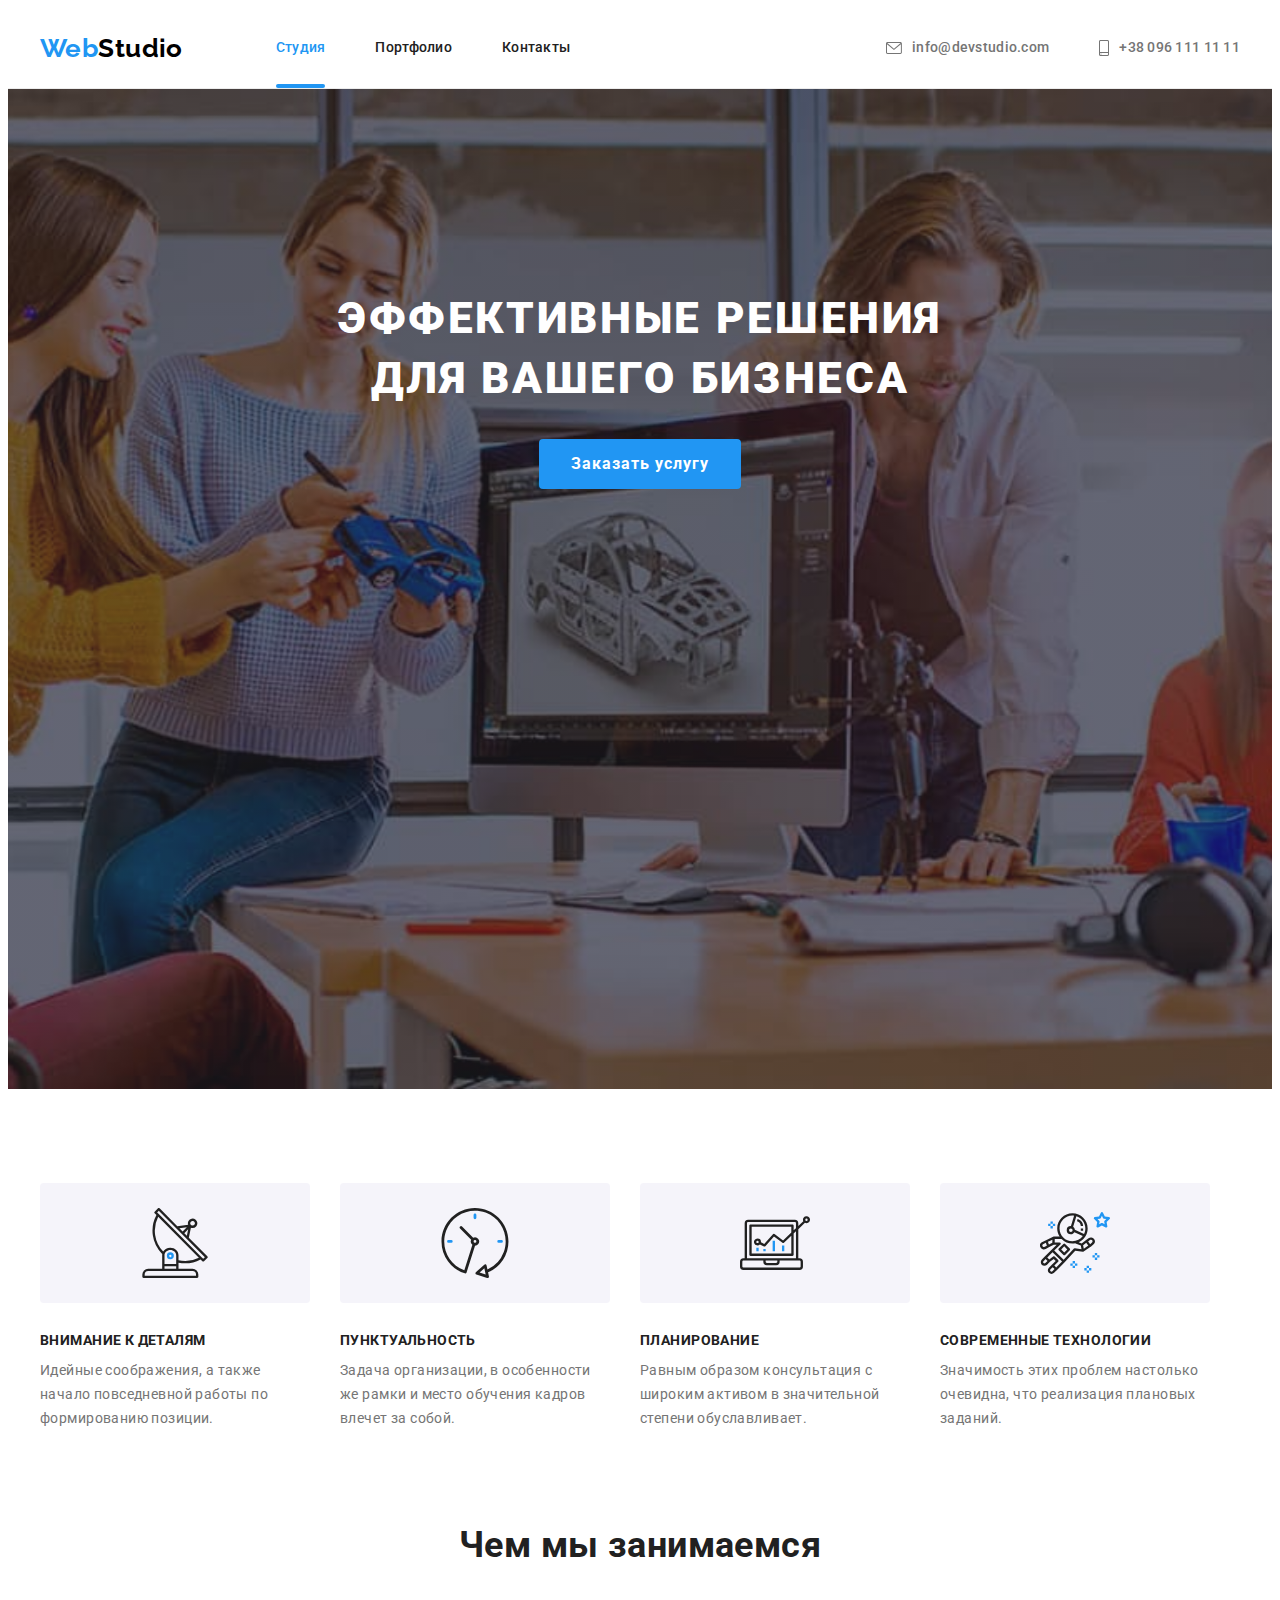
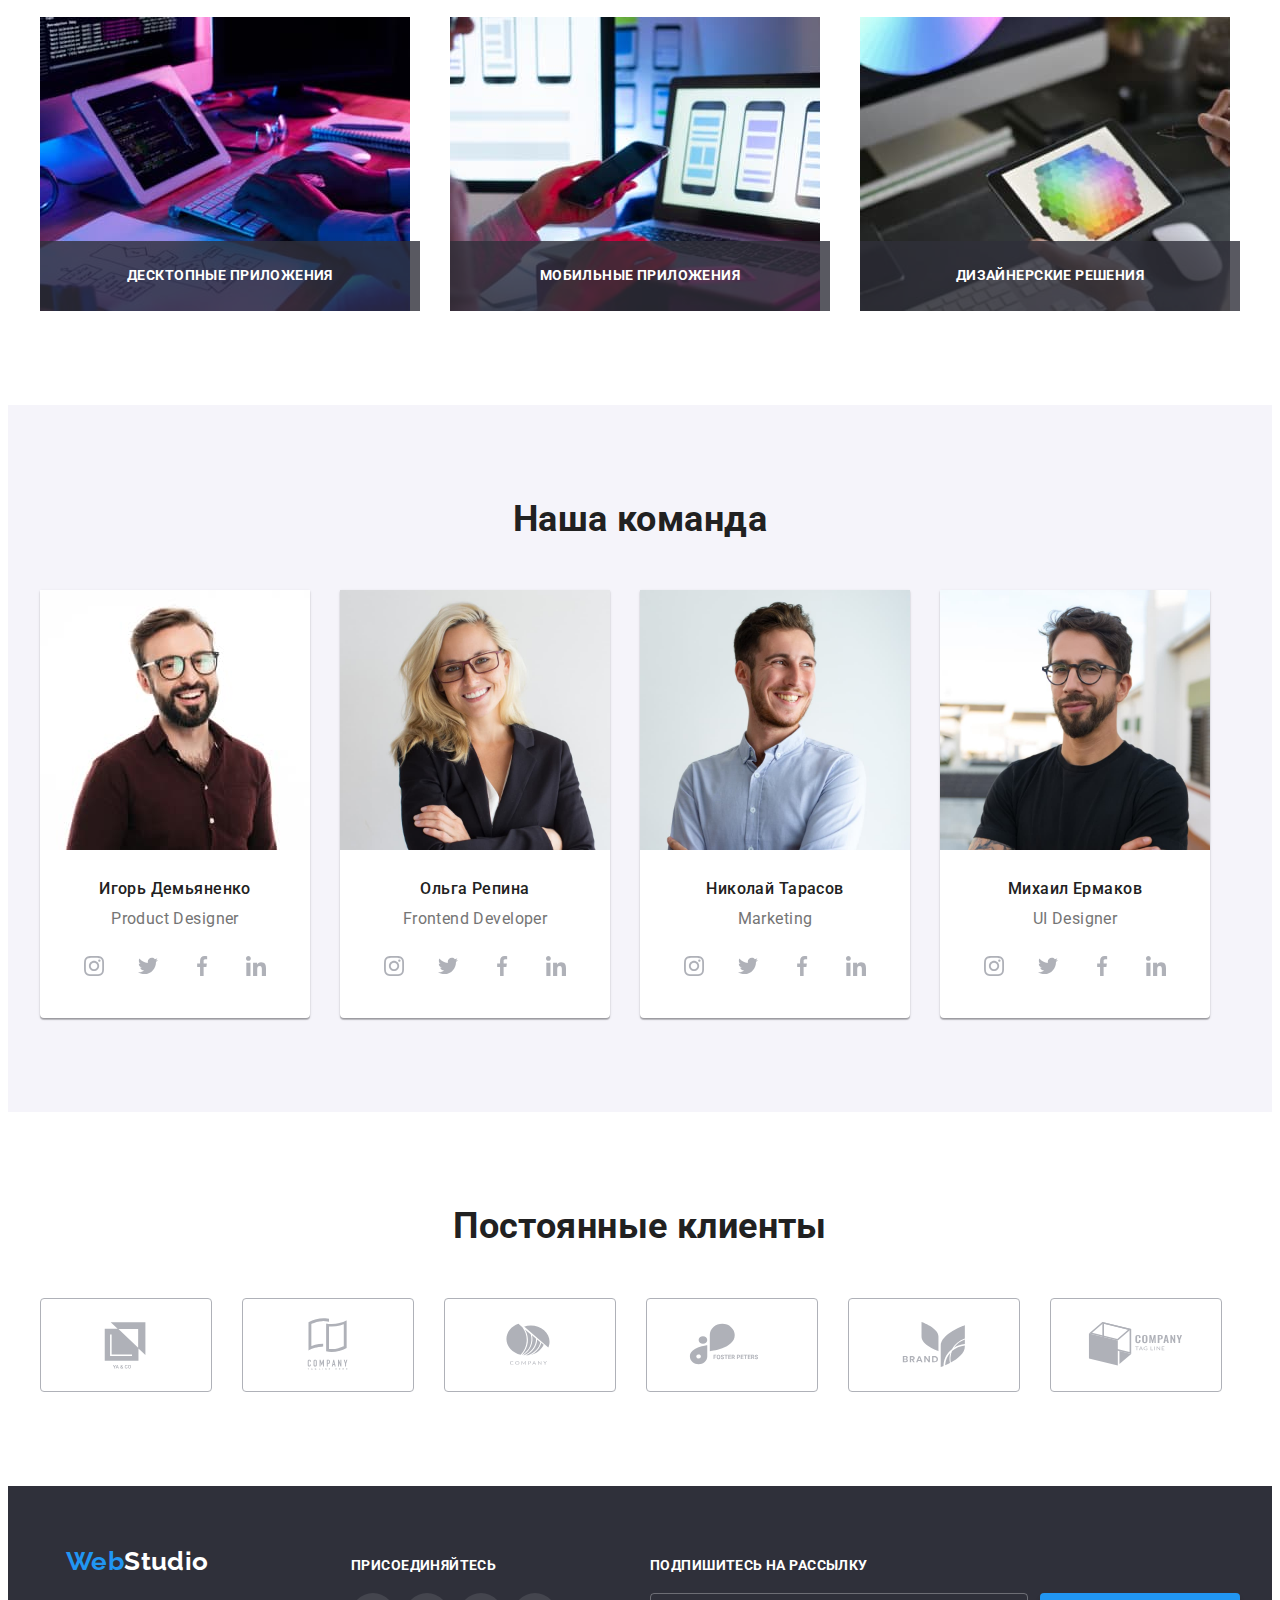
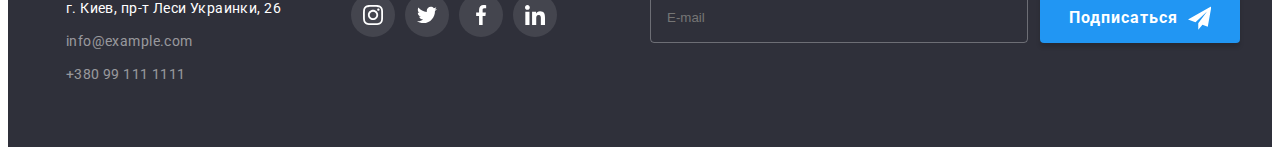
==== index.html @ 52642fd6 "copy HW 6" ====
<!DOCTYPE html>
<html lang="ru">
  <head>
    <meta charset="UTF-8" />
    <meta http-equiv="X-UA-Compatible" content="IE=edge" />
    <meta name="viewport" content="width=device-width, initial-scale=1.0" />
    <title>Studio</title>
    <link rel="preconnect" href="https://fonts.googleapis.com" />
    <link rel="preconnect" href="https://fonts.gstatic.com" crossorigin />
    <link
      href="https://fonts.googleapis.com/css2?family=Raleway:wght@700&family=Roboto:wght@400;500;700;900&display=swap"
      rel="stylesheet"
    />
    <link
      rel="stylesheet"
      href="https://cdnjs.cloudflare.com/ajax/libs/modern-normalize/1.1.0/modern-normalize.min.css"
      integrity="sha512-wpPYUAdjBVSE4KJnH1VR1HeZfpl1ub8YT/NKx4PuQ5NmX2tKuGu6U/JRp5y+Y8XG2tV+wKQpNHVUX03MfMFn9Q=="
      crossorigin="anonymous"
      referrerpolicy="no-referrer"
    />
    <link rel="stylesheet" href="./css/style.css" />
  </head>
  <body>
    <!--Шапка таблицы-->
    <header class="header">
      <div class="container">
        <a href="./index.html" class="header-logo link"
          >Web<span class="logo-black">Studio</span></a
        >
        <nav class="nav">
          <ul class="nav-list list">
            <li class="nav-item">
              <a href="./index.html" class="nav-link active link">Студия</a>
            </li>
            <li class="nav-item">
              <a href="./portfolio.html" class="nav-link link">Портфолио</a>
            </li>
            <li class="nav-item"><a href="./contacts.html" class="nav-link link">Контакты</a></li>
          </ul>
        </nav>
        <ul class="contact list">
          <li class="contact-item">
            <a href="mailto:info@devstudio.com" class="contact-link color-contact link"
              ><svg class="mail-soc-icon" width="16" height="12">
                <use href="./images/icons.svg.svg#icon-mail"></use></svg
              >info@devstudio.com</a
            >
          </li>
          <li class="contact-item">
            <a href="tel:+380961111111" class="contact-link color-contact link"
              ><svg class="tel-soc-icon" width="10" height="16">
                <use href="./images/icons.svg.svg#icon-smartphone"></use></svg
              >+38 096 111 11 11</a
            >
          </li>
        </ul>
      </div>
    </header>
    <!--Main контейнер-->
    <main>
      <!--Hero-->
      <section class="hero">
        <div class="container">
          <h1 class="hero-title">
            Эффективные решения <br />
            для вашего бизнеса
          </h1>
          <button type="button" class="hero-btn btn" data-modal-open>Заказать услугу</button>
        </div>
      </section>
      <!--Benefits-->
      <section class="benefits section">
        <div class="container">
          <h2 class="visually-hidden">Почему именно мы?</h2>
          <ul class="benefits-list list">
            <li class="benefits-item icon-antena">
              <h3 class="benefits-subtitle">Внимание к деталям</h3>
              <p class="benefits-text">
                Идейные соображения, а также начало повседневной работы по формированию позиции.
              </p>
            </li>
            <li class="benefits-item icon-time">
              <h3 class="benefits-subtitle">Пунктуальность</h3>
              <p class="benefits-text">
                Задача организации, в особенности же рамки и место обучения кадров влечет за собой.
              </p>
            </li>
            <li class="benefits-item icon-diagram">
              <h3 class="benefits-subtitle">Планирование</h3>
              <p class="benefits-text">
                Равным образом консультация с широким активом в значительной степени обуславливает.
              </p>
            </li>
            <li class="benefits-item icon-feature">
              <h3 class="benefits-subtitle">Современные технологии</h3>
              <p class="benefits-text">
                Значимость этих проблем настолько очевидна, что реализация плановых заданий.
              </p>
            </li>
          </ul>
        </div>
      </section>
      <!--Works-->
      <section class="work section">
        <div class="container">
          <h2 class="work-title">Чем мы занимаемся</h2>
          <ul class="work-list list">
            <li class="work-item">
              <div class="work-relative">
                <img src="./images/box1.jpg" alt="Website development" width="370" />
                <p class="work-absolute">Десктопные приложения</p>
              </div>
            </li>
            <li class="work-item">
              <img src="./images/img.jpg" alt="Website layout" width="370" />
              <p class="work-absolute">Мобильные приложения</p>
            </li>
            <li class="work-item">
              <div class="work-relative">
                <img src="./images/box3.jpg" alt="Color variables" width="370" />
                <p class="work-absolute">Дизайнерские решения</p>
              </div>
            </li>
          </ul>
        </div>
      </section>
      <!--Team-->
      <section class="team section">
        <div class="container">
          <h2 class="team-title">Наша команда</h2>
          <ul class="team-list list">
            <li class="team-item">
              <img src="./images/img1.jpg" alt="Igor Demyanenko" width="270" />
              <div class="team-description">
                <h3 class="team-subtitle">Игорь Демьяненко</h3>
                <p class="team-text">Product Designer</p>
                <ul class="team-soc-list soc-list list">
                  <li class="team-soc-item soc-item">
                    <a href="" class="team-soc-link soc-link link">
                      <svg class="team-soc-icon" width="20" height="20">
                        <use href="./images/icons.svg.svg#icon-instagram"></use>
                      </svg>
                    </a>
                  </li>
                  <li class="team-soc-item soc-item">
                    <a href="" class="team-soc-link soc-link link"
                      ><svg class="team-soc-icon" width="20" height="20">
                        <use href="./images/icons.svg.svg#icon-twitter"></use></svg
                    ></a>
                  </li>
                  <li class="team-soc-item soc-item">
                    <a href="" class="team-soc-link soc-link link"
                      ><svg class="team-soc-icon" width="20" height="20">
                        <use href="./images/icons.svg.svg#icon-facebook"></use></svg
                    ></a>
                  </li>
                  <li class="team-soc-item soc-item">
                    <a href="" class="team-soc-link soc-link link"
                      ><svg class="team-soc-icon" width="20" height="20">
                        <use href="./images/icons.svg.svg#icon-linkedin"></use></svg
                    ></a>
                  </li>
                </ul>
              </div>
            </li>
            <li class="team-item">
              <img src="./images/img2.jpg" alt="Olga Repina" width="270" />
              <div class="team-description">
                <h3 class="team-subtitle">Ольга Репина</h3>
                <p class="team-text">Frontend Developer</p>
                <ul class="team-soc-list list">
                  <li class="team-soc-item soc-item">
                    <a href="" class="team-soc-link soc-link link">
                      <svg class="team-soc-icon" width="20" height="20">
                        <use href="./images/icons.svg.svg#icon-instagram"></use>
                      </svg>
                    </a>
                  </li>
                  <li class="team-soc-item soc-item">
                    <a href="" class="team-soc-link soc-link link"
                      ><svg class="team-soc-icon" width="20" height="20">
                        <use href="./images/icons.svg.svg#icon-twitter"></use></svg
                    ></a>
                  </li>
                  <li class="team-soc-item soc-item">
                    <a href="" class="team-soc-link soc-link link"
                      ><svg class="team-soc-icon" width="20" height="20">
                        <use href="./images/icons.svg.svg#icon-facebook"></use></svg
                    ></a>
                  </li>
                  <li class="team-soc-item soc-item">
                    <a href="" class="team-soc-link soc-link link"
                      ><svg class="team-soc-icon" width="20" height="20">
                        <use href="./images/icons.svg.svg#icon-linkedin"></use></svg
                    ></a>
                  </li>
                </ul>
              </div>
            </li>
            <li class="team-item">
              <img src="./images/img3.jpg" alt="Nikolai Tarasov" width="270" />
              <div class="team-description">
                <h3 class="team-subtitle">Николай Тарасов</h3>
                <p class="team-text">Marketing</p>
                <ul class="team-soc-list list">
                  <li class="team-soc-item soc-item">
                    <a href="" class="team-soc-link soc-link link">
                      <svg class="team-soc-icon" width="20" height="20">
                        <use href="./images/icons.svg.svg#icon-instagram"></use>
                      </svg>
                    </a>
                  </li>
                  <li class="team-soc-item soc-item">
                    <a href="" class="team-soc-link soc-link link"
                      ><svg class="team-soc-icon" width="20" height="20">
                        <use href="./images/icons.svg.svg#icon-twitter"></use></svg
                    ></a>
                  </li>
                  <li class="team-soc-item soc-item">
                    <a href="" class="team-soc-link soc-link link"
                      ><svg class="team-soc-icon" width="20" height="20">
                        <use href="./images/icons.svg.svg#icon-facebook"></use></svg
                    ></a>
                  </li>
                  <li class="team-soc-item soc-item">
                    <a href="" class="team-soc-link soc-link link"
                      ><svg class="team-soc-icon" width="20" height="20">
                        <use href="./images/icons.svg.svg#icon-linkedin"></use></svg
                    ></a>
                  </li>
                </ul>
              </div>
            </li>
            <li class="team-item">
              <img src="./images/img4.jpg" alt="Mikhail Ermakov" width="270" />
              <div class="team-description">
                <h3 class="team-subtitle">Михаил Ермаков</h3>
                <p class="team-text">UI Designer</p>
                <ul class="team-soc-list list">
                  <li class="team-soc-item soc-item">
                    <a href="" class="team-soc-link soc-link link">
                      <svg class="team-soc-icon" width="20" height="20">
                        <use href="./images/icons.svg.svg#icon-instagram"></use>
                      </svg>
                    </a>
                  </li>
                  <li class="team-soc-item soc-item">
                    <a href="" class="team-soc-link soc-link link"
                      ><svg class="team-soc-icon" width="20" height="20">
                        <use href="./images/icons.svg.svg#icon-twitter"></use></svg
                    ></a>
                  </li>
                  <li class="team-soc-item soc-item">
                    <a href="" class="team-soc-link soc-link link"
                      ><svg class="team-soc-icon" width="20" height="20">
                        <use href="./images/icons.svg.svg#icon-facebook"></use></svg
                    ></a>
                  </li>
                  <li class="team-soc-item soc-item">
                    <a href="" class="team-soc-link soc-link link"
                      ><svg class="team-soc-icon" width="20" height="20">
                        <use href="./images/icons.svg.svg#icon-linkedin"></use></svg
                    ></a>
                  </li>
                </ul>
              </div>
            </li>
          </ul>
        </div>
      </section>
      <!-- Clients -->
      <section class="clients section">
        <div class="container">
          <h2 class="clients-title">Постоянные клиенты</h2>
          <ul class="clients-list list">
            <li class="clients-item">
              <a href="" class="clients-link link"
                ><svg class="clients-icon" width="106" height="60">
                  <use href="./images/icons.svg.svg#icon-clients1"></use></svg
              ></a>
            </li>
            <li class="clients-item">
              <a href="" class="clients-link link"
                ><svg class="clients-icon" width="106" height="60">
                  <use href="./images/icons.svg.svg#icon-clients2"></use></svg
              ></a>
            </li>
            <li class="clients-item">
              <a href="" class="clients-link link"
                ><svg class="clients-icon" width="106" height="60">
                  <use href="./images/icons.svg.svg#icon-clients3"></use></svg
              ></a>
            </li>
            <li class="clients-item">
              <a href="" class="clients-link link"
                ><svg class="clients-icon" width="106" height="60">
                  <use href="./images/icons.svg.svg#icon-clients4"></use></svg
              ></a>
            </li>
            <li class="clients-item">
              <a href="" class="clients-link link"
                ><svg class="clients-icon" width="106" height="60">
                  <use href="./images/icons.svg.svg#icon-clients5"></use></svg
              ></a>
            </li>
            <li class="clients-item">
              <a href="" class="clients-link link"
                ><svg class="clients-icon" width="106" height="60">
                  <use href="./images/icons.svg.svg#icon-clients6"></use></svg
              ></a>
            </li>
          </ul>
        </div>
      </section>
    </main>
    <!--Footer-->
    <footer class="footer">
      <div class="container footer-position">
        <div class="footer-container">
          <a href="./index.html" class="footer-logo link"
            >Web<span class="logo-white">Studio</span>
          </a>
          <address class="footer-address">
            <ul class="address-list list">
              <li class="address-item">
                <a href="https://goo.gl/maps/MvwZzsq7E5ZULJPh9" class="address address-link link"
                  >г. Киев, пр-т Леси Украинки, 26</a
                >
              </li>
              <li class="address-item">
                <a href="mailto:info@example.com" class="address connect-link link"
                  >info@example.com</a
                >
              </li>
              <li class="address-item">
                <a href="tel:+380991111111" class="address connect-link link">+380 99 111 1111</a>
              </li>
            </ul>
          </address>
        </div>
        <div class="join">
          <p class="join-title">Присоединяйтесь</p>
          <ul class="join-soc-list soc-list list">
            <li class="join-soc-item soc-item">
              <a href="" class="join-soc-link soc-link link"
                ><svg class="join-soc-icon" width="20" height="20">
                  <use href="./images/icons.svg.svg#icon-instagram"></use></svg
              ></a>
            </li>
            <li class="join-soc-item soc-item">
              <a href="" class="join-soc-link soc-link link"
                ><svg class="join-soc-icon" width="20" height="20">
                  <use href="./images/icons.svg.svg#icon-twitter"></use></svg
              ></a>
            </li>
            <li class="join-soc-item soc-item">
              <a href="" class="join-soc-link soc-link link"
                ><svg class="join-soc-icon" width="20" height="20">
                  <use href="./images/icons.svg.svg#icon-facebook"></use></svg
              ></a>
            </li>
            <li class="join-soc-item soc-item">
              <a href="" class="join-soc-link soc-link link"
                ><svg class="join-soc-icon" width="20" height="20">
                  <use href="./images/icons.svg.svg#icon-linkedin"></use></svg
              ></a>
            </li>
          </ul>
        </div>
        <div class="subscribe-wrap">
          <p class="subscribe-title">Подпишитесь на рассылку</p>
          <div class="input-footer-wrap">
            <input type="email" class="input-footer" name="user-footer-mail" placeholder="E-mail" />
            <button type="submit" class="btn footer-btn">
              Подписаться
              <svg class="icon icon-telegram" width="24" height="24">
                <use href="./images/icons.svg.svg#icon-telegram"></use>
              </svg>
            </button>
          </div>
        </div>
      </div>
    </footer>
    <div class="backdrop is-hidden" data-modal>
      <div class="modal">
        <button type="button" class="close-modal-bnt" data-modal-close>
          <svg class="icon-close-modal">
            <use href="./images/icons.svg.svg#icon-close-modal"></use>
          </svg>
        </button>
        <p class="modal-title">Оставьте свои данные, мы вам перезвоним</p>
        <form class="modal-form">
          <div class="modal-field">
            <label class="modal-label" for="user-name">Имя</label>
            <div class="input-wrap">
              <input
                type="text"
                name="user-name"
                class="modal-input form-child"
                required
                id="user-name"
              />
              <svg class="input-icon" width="18" height="18">
                <use href="./images/icons.svg.svg#icon-person-modal"></use>
              </svg>
            </div>
          </div>
          <div class="modal-field">
            <label class="modal-label" for="user-tel">Телефон</label>
            <div class="input-wrap">
              <input
                type="tel"
                name="user-tel"
                class="modal-input form-child"
                required
                title="+380 (95) 000-00-00"
                minlength="13"
                maxlength="13"
                id="user-tel"
              /><svg class="input-icon" width="18" height="18">
                <use href="./images/icons.svg.svg#icon-phone-modal"></use>
              </svg>
            </div>
          </div>
          <div class="modal-field">
            <label class="modal-label" for="user-mail">Почта</label>
            <div class="input-wrap">
              <input
                type="mail"
                name="user-mail"
                class="modal-input form-child"
                required
                id="user-mail"
              /><svg class="input-icon" width="18" height="18">
                <use href="./images/icons.svg.svg#icon-email-modal"></use>
              </svg>
            </div>
          </div>
          <div class="modal-textarea-wrap">
            <label class="modal-label" for="modal-text">Комментарий</label>
            <textarea
              name="modal-text"
              class="modal-textarea form-child"
              cols="30"
              rows="10"
              placeholder="Введите текст"
              id="modal-text"
            ></textarea>
          </div>
          <div class="modal-checkbox-wrap">
            <input
              type="checkbox"
              checked
              name="privacy"
              id="privacy"
              class="input-check visually-hidden"
            />
            <label for="privacy" class="check-text"
              ><span
                ><svg class="check-icon" width="20" height="15">
                  <use href="./images/icons.svg.svg#icon-check"></use></svg
              ></span>
              Соглашаюсь с рассылкой и принимаю &nbsp
              <a href="" class="check-text-link">Условия договора</a></label
            >
          </div>
          <button type="submit" class="btn form-btn">Отправить</button>
        </form>
      </div>
    </div>
    <script src="./js/modal.js"></script>
  </body>
</html>
---- css/style.css ----
:root {
  --main-text-color: #757575;
  --second-text-color: #212121;
  --accent-text-color: #ffffff;
  --black-text-color: #000000;
  --background-main-color: #ffffff;
  --backgound-second-color: #f5f4fa;
  --accent-color: #2196f3;
  --header-footer-background-color: #2f303a;
  --team-icon-color: #afb1b8;
  --typical-margin: 30px;
  --animation-time: 250ms cubic-bezier(0.4, 0, 0.2, 1);
}

/* ------------------------------GLOBAL STYLE---------------------------------------------- */
body {
  background-color: var(--background-main-color);
  color: var(--main-text-color);
  font-family: 'Roboto', sans-serif;
  font-size: 14px;
  letter-spacing: 0.03em;
}
h1,
h2,
h3,
h4,
h5,
h6,
p {
  margin: 0;
}
ul {
  margin: 0;
  padding-left: 0;
}
img {
  display: block;
  max-width: 100%;
  height: auto;
}
.list {
  list-style: none;
}
.link {
  text-decoration: none;
}
.visually-hidden {
  position: absolute;
  white-space: nowrap;
  width: 1px;
  height: 1px;
  overflow: hidden;
  border: 0;
  padding: 0;
  clip: rect(0 0 0 0);
  clip-path: inset(50%);
  margin: -1px;
}
.container {
  width: 1200px;
  padding-left: 15px;
  padding-right: 15px;
  margin: 0 auto;
}
.section {
  padding-top: 94px;
  padding-bottom: 94px;
}
.soc-link {
  display: flex;
  align-items: center;
  justify-content: center;
  width: 100%;
  height: 100%;
  border-radius: 50%;
  transition: background-color var(--animation-time), color var(--animation-time);
}
.soc-item {
  width: 44px;
  height: 44px;
}
/*  ------------------------------HEADER----------------------------------------------  */
.header {
  border-bottom: 1px solid #ececec;
}
/* -------------------------------LOGO------------------------------------------------- */
.header-logo,
.footer-logo {
  font-family: 'Raleway';
  font-weight: 700;
  font-size: 26px;
  line-height: 1.19;
  color: var(--accent-color);
}
.logo-black {
  color: var(--black-text-color);
}

/* -------------------------------NAV------------------------------------------------ */
.header .container {
  display: flex;
  align-items: center;
}
.nav {
  display: flex;
  align-items: center;
}
.header-logo {
  margin-right: 93px;
}
.nav-link,
.contact-link {
  display: block;
  padding-top: 32px;
  padding-bottom: 32px;

  font-weight: 500;
  line-height: 1.14;
  letter-spacing: 0.02em;
  color: var(--second-text-color);
  transition: color var(--animation-time);
}
.nav-link:hover,
.nav-link:focus {
  color: var(--accent-color);
}
.nav-list {
  display: flex;
}
.nav-item:not(:last-child) {
  margin-right: 50px;
}
.nav-item {
  position: relative;
}
.active {
  color: var(--accent-color);
}
.active::after {
  position: absolute;
  bottom: 0;
  left: 0;
  content: '';
  width: 100%;
  height: 4px;
  border-radius: 2px;
  background-color: var(--accent-color);
}

/* -----------------------CONTACTS------------------------------------- */
.contact-link:hover,
.contact-link:focus {
  color: var(--accent-color);
}
.contact {
  display: flex;
  margin-left: auto;
}
.contact-item:not(:last-child) {
  margin-right: 50px;
}

.color-contact {
  color: var(--main-text-color);
}
.contact-link {
  display: flex;
  align-items: center;
}
.tel-soc-icon,
.mail-soc-icon {
  fill: currentColor;
  margin-right: 10px;
}
/* -------------------------------HERO------------------------------ */
.hero {
  padding-top: 200px;
  padding-bottom: 200px;

  background-color: var(--header-footer-background-color);
  background-image: linear-gradient(rgba(47, 48, 58, 0.4), rgba(47, 48, 58, 0.4)),
    url(../images/hero-bg-img.jpg);
  background-size: cover;
  background-repeat: no-repeat;
  background-position: center;
  max-width: 1600px;
  height: 600px;
  margin: 0 auto;
}
.hero-title {
  margin-bottom: var(--typical-margin);

  color: var(--accent-text-color);
  font-weight: 900;
  font-size: 44px;
  line-height: 1.36;
  text-align: center;
  letter-spacing: 0.06em;
  text-transform: uppercase;
}
.btn {
  display: block;
  border: none;
  border-radius: 4px;
  margin: 0 auto;
  cursor: pointer;

  font-family: inherit;
  font-weight: 700;
  font-size: 16px;
  line-height: 1.88;
  text-align: center;
  letter-spacing: 0.06em;

  background-color: var(--accent-color);
  color: var(--accent-text-color);
}
.hero-btn {
  padding: 10px 32px;
  transform: scale(1);
  transition-duration: 500ms;
}
.hero-btn:hover,
.hero-btn:focus,
.form-btn:hover,
.form-btn:focus {
  background-color: #188ce8;
  transform: scale(1.1);
}
/* ---------------------------BENEFITS-------------------------- */

.benefits-list {
  display: flex;
  align-items: center;
}
.benefits-item:not(:last-child) {
  margin-right: var(--typical-margin);
}
.benefits-item {
  width: 270px;
}
.benefits-item::before {
  display: block;
  content: '';
  height: 120px;
  border-radius: 4px;
  background-size: 70px;
  background-repeat: no-repeat;
  background-position: center;
  background-color: var(--backgound-second-color);
}
.icon-antena::before {
  background-image: url(../images/icon-antenna.svg);
}
.icon-time::before {
  background-image: url(../images/icon-time.svg);
}
.icon-diagram::before {
  background-image: url(../images/icon-diagram.svg);
}
.icon-feature::before {
  background-image: url(../images/icon-feature.svg);
}
.benefits-subtitle {
  margin-top: 30px;
  margin-bottom: 10px;

  color: var(--second-text-color);
  font-size: 14px;
  line-height: 1.14;
  text-transform: uppercase;
}
.benefits-text {
  line-height: 1.71;
}
/* ----------------------------WORKS------------------------------ */
.work {
  padding-top: 0px;
}
.work-list {
  display: flex;
  margin: -15px;
}
.work-item {
  position: relative;
  flex-basis: calc(100% / 3 - 30px);
  margin: 15px;
}

.work-absolute {
  position: absolute;
  bottom: 0;
  width: 100%;
  height: 70px;
  display: flex;
  justify-content: center;
  align-items: center;
  font-weight: 700;
  line-height: 1.14;
  text-align: center;
  text-transform: uppercase;
  color: var(--accent-text-color);
  background-color: rgba(47, 48, 58, 0.8);
}
.work-title,
.team-title,
.clients-title {
  margin-bottom: 50px;

  color: var(--second-text-color);
  font-size: 36px;
  line-height: 1.16;
  text-align: center;
}
/* ----------------------------TEAM------------------------------ */
.team {
  background-color: var(--backgound-second-color);
}
.team-list {
  display: flex;
}
.team-item:not(:last-child) {
  margin-right: var(--typical-margin);
}
.team-subtitle {
  margin-bottom: 10px;

  color: var(--second-text-color);
  font-weight: 500;
  font-size: 16px;
  line-height: 1.18;
  text-align: center;
}
.team-item {
  width: 270px;
  background-color: var(--background-main-color);
  text-align: center;
  box-shadow: 0px 1px 3px rgba(0, 0, 0, 0.12), 0px 1px 1px rgba(0, 0, 0, 0.14),
    0px 2px 1px rgba(0, 0, 0, 0.2);
  border-radius: 0px 0px 4px 4px;
}
.team-text {
  margin-bottom: 16px;
  font-size: 16px;
  line-height: 19px;
}
.team-description {
  border-radius: 0px 0px 4px 4px;
  padding-top: var(--typical-margin);
  padding-bottom: var(--typical-margin);
}
.team-soc-list {
  display: flex;
  justify-content: center;
}

.team-soc-item:not(:last-child) {
  margin-right: 10px;
}
/* .team-soc-link:hover,
.team-soc-link:focus {
  background-color: var(--accent-color);
} 
через бітька задали нащадку
.team-soc-link:hover .team-soc-icon,
.team-soc-link:focus .team-soc-icon {
  fill: var(--accent-text-color);
} */
.team-soc-link {
  color: var(--team-icon-color);
}
.team-soc-icon {
  fill: currentColor;
}
.team-soc-link:hover,
.team-soc-link:focus {
  background-color: var(--accent-color);
  color: var(--accent-text-color);
}
/* -------------------------CLIENTS------------------------------ */
.clients-list {
  display: flex;
}
.clients-item:not(:last-child) {
  margin-right: var(--typical-margin);
}

.clients-link {
  display: flex;
  align-items: center;
  justify-content: center;
  width: 170px;
  height: 92px;
  border: 1px solid #afb1b8;
  border-radius: 4px;
  color: var(--team-icon-color);
  transition: color var(--animation-time), border var(--animation-time);
}
.clients-icon {
  fill: currentColor;
}
.clients-link:hover,
.clients-link:focus {
  color: var(--accent-color);
  border: 1px solid var(--accent-color);
}
/* -------------------------FOOTER------------------------------- */
.footer {
  padding-top: 60px;
  padding-bottom: 60px;
  background-color: var(--header-footer-background-color);
}
.footer-position {
  display: flex;
  align-items: baseline;
}
.footer-position:last-child {
  justify-content: end;
}
.footer-container {
  margin-right: 70px;
}
.footer-logo {
  display: inline-block;
  margin-bottom: 20px;
}
.logo-white {
  color: var(--accent-text-color);
}
.address-list {
  font-style: normal;
}
.address-item:not(:last-child) {
  margin-bottom: 9px;
}

.address {
  font-weight: 400px;
  line-height: 1.71;
  transition: color var(--animation-time);
}
.address-link {
  color: var(--accent-text-color);
}
.address:hover,
.address:focus {
  color: var(--accent-color);
}

.connect-link {
  color: rgba(225, 225, 225, 0.6);
}
.join {
  margin-right: 93px;
}
.join-title,
.subscribe-title {
  margin-bottom: 20px;
  font-weight: 700;
  line-height: 16px;
  text-transform: uppercase;
  color: var(--accent-text-color);
}
.join-soc-list {
  display: flex;
  justify-content: center;
}
.join-soc-link {
  color: var(--accent-text-color);
  background-color: rgba(255, 255, 255, 0.1);
}
.join-soc-item:not(:last-child) {
  margin-right: 10px;
}
.join-soc-link {
  fill: currentColor;
}
.join-soc-link:hover,
.join-soc-link:focus {
  background-color: var(--accent-color);
}

.input-footer-wrap {
  display: flex;
}
.input-footer {
  padding-left: 16px;
  padding-top: 15px;
  padding-bottom: 15px;
  margin-right: 12px;
  width: 358px;
  background-color: transparent;
  outline: transparent;
  border: 1px solid rgba(255, 255, 255, 0.3);
  border-radius: 4px;
  color: var(--accent-text-color);
}
.footer-btn {
  display: flex;
  align-items: center;
  justify-content: center;
  padding: 10px 29px;
  width: 200px;
  box-shadow: 0px 4px 4px rgba(0, 0, 0, 0.15);
  transition: background-color 250ms var(--animation-time);
}
.footer-btn:hover,
.footer-btn:focus {
  background-color: #188ce8;
}

.icon-telegram {
  margin-left: 10px;
  fill: currentColor;
}
/* ------------------------------------MODAL WINDOW---------------------- */
.backdrop {
  position: fixed;
  top: 0;
  left: 0;
  width: 100%;
  height: 100%;
  background-color: rgba(0, 0, 0, 0.2);
  opacity: 1;

  transition: opacity var(--animation-time);
}
.is-hidden {
  opacity: 0;
  visibility: hidden;
  pointer-events: none;
}
.backdrop.is-hidden .modal {
  transform: translate(-50%, -50%) scale(1.1);
}
.modal {
  position: absolute;
  top: 50%;
  left: 50%;
  transform: translate(-50%, -50%) scale(1);

  width: 528px;
  min-height: 581px;
  padding: 40px;

  box-shadow: 0px 1px 3px rgba(0, 0, 0, 0.12), 0px 1px 1px rgba(0, 0, 0, 0.14),
    0px 2px 1px rgba(0, 0, 0, 0.2);
  border-radius: 4px;
  background-color: var(--background-main-color);

  transition: transform var(--animation-time);
}

.close-modal-bnt {
  position: absolute;
  top: 8px;
  right: 8px;
  width: 30px;
  height: 30px;
  display: flex;
  justify-content: center;
  align-items: center;
  border-radius: 50%;
  background-color: var(--background-main-color);
  border: 1px solid rgba(0, 0, 0, 0.1);
  cursor: pointer;
  perspective: 600px;
  transition: fill var(--animation-time);
}
.icon-close-modal {
  width: 18px;
  height: 18px;
  transition: fill var(--animation-time);
}
.close-modal-bnt:hover,
.close-modal-bnt:focus {
  fill: var(--accent-color);
}
.modal-title {
  font-weight: 700;
  margin-bottom: 12px;
  font-size: 20px;
  line-height: calc(23 / 20);
  text-align: center;
  color: var(--second-text-color);
}
.form-child {
  width: 100%;
  border: 1px solid rgba(33, 33, 33, 0.2);
  border-radius: 4px;
  background-color: transparent;
  outline: transparent;
  transition: border var(--animation-time), fill var (--animation-time);
}
.form-child:focus {
  border: 1px solid var(--accent-color);
}
.modal-field {
  margin-bottom: 10px;
}
.modal-input {
  padding: 11px 42px;
  height: 40px;
}
.input-wrap {
  position: relative;
}
.input-icon {
  position: absolute;
  left: 12px;
  top: 50%;
  transform: translatey(-50%);
}
.modal-input:focus + .input-icon {
  fill: var(--accent-color);
}
.modal-label {
  display: block;
  margin-bottom: 4px;
  font-size: 12px;
  line-height: calc(14 / 12);
  letter-spacing: 0.01em;
}
.modal-textarea-wrap {
  margin-bottom: 20px;
}
.modal-textarea {
  height: 120px;
  padding: 12px 16px;
  resize: none;
}
.modal-textarea::placeholder {
  font-size: 12px;
  line-height: calc(14 / 12);
  letter-spacing: 0.01em;

  color: rgba(117, 117, 117, 0.5);
}
.modal-checkbox-wrap {
  display: flex;
  align-items: baseline;

  margin-bottom: var(--typical-margin);
}
.input-check {
  padding-left: 54px;
}
.check-text {
  display: flex;
  align-items: center;
  justify-content: center;
  font-weight: 400;
  line-height: 1.71;
}

/* ////////////////////////////////////////////////BEFORE + BG image///////////////////////// */
/* .check-text::before {
  content: '';
  width: 16px;
  height: 15px;
  border: 2px solid var(--second-text-color);
  border-radius: 2px;
  margin-right: 9px;
}
.input-check:checked + .check-text::before {
  background-color: var(--accent-color);
  border: none;
  background-image: url(../images/check.svg);
  background-repeat: no-repeat;
  background-position: center;
} */

.check-text span {
  width: 16px;
  height: 15px;
  border: 2px solid var(--second-text-color);
  border-radius: 2px;
  margin-right: 9px;
  display: flex;
  align-items: center;
  justify-content: center;
  transition: background-color var(--animation-time), color var(--animation-time),
    fill var(--animation-time);
}
.check-icon {
  fill: transparent;
}
.input-check:checked + .check-text span {
  background-color: var(--accent-color);
  border: none;
}
.input-check:checked + .check-text .check-icon {
  fill: var(--background-main-color);
}
.check-text-link {
  color: var(--accent-color);
}

.form-btn {
  padding: 10px 55px;
  box-shadow: 0px 1px 3px rgba(0, 0, 0, 0.12), 0px 1px 1px rgba(0, 0, 0, 0.14),
    0px 2px 1px rgba(0, 0, 0, 0.2);
  transition-duration: 500ms;
  transform: scale(1.01);
  transition: transform var(--animation-time);
}
/* ----------------------------------------------------------Portfolio-------------------------------------------- */

/* -----------------------------BUTTON----------------------------------------- */

.portfolio-btn {
  padding: 6px 22px;
  border: none;
  border-radius: 4px;
  background-color: var(--backgound-second-color);
  color: var(--second-text-color);
  transition: background-color var(--animation-time), color var(--animation-time),
    box-shadow var(--animation-time);
}
.portfolio-btn:hover,
.portfolio-btn:focus {
  background-color: var(--accent-color);
  color: var(--accent-text-color);
  box-shadow: 0px 3px 1px rgba(0, 0, 0, 0.1), 0px 1px 2px rgba(0, 0, 0, 0.08),
    0px 2px 2px rgba(0, 0, 0, 0.12);
}

.portfolio-list {
  display: flex;
  justify-content: center;
  margin-bottom: 50px;
}
.portfolio-item:not(:last-child) {
  margin-right: 8px;
}
.portfolio-btn-text {
  font-family: inherit;
  font-weight: 500;
  font-size: 16px;
  line-height: 1.62;
  text-align: center;
  cursor: pointer;
}
/* /* ----------------------------------CARD-----------------------------------  */
.card {
  display: flex;
  flex-wrap: wrap;
  margin: -15px;
}
.card-link {
  display: block;
  color: inherit;
}
.card-link:hover,
.card-link:focus {
  box-shadow: 0px 1px 1px rgba(0, 0, 0, 0.12), 0px 4px 4px rgba(0, 0, 0, 0.06),
    1px 4px 6px rgba(0, 0, 0, 0.16);
}

.card-item {
  flex-basis: calc(100% / 3 - 30px);
  margin: 15px;
}
.card-relative {
  position: relative;
  height: 294px;
  overflow: hidden;
}

.card-absolute {
  position: absolute;
  bottom: 0;
  right: 0;
  width: 100%;
  height: 100%;
  padding-left: 24px;
  padding-right: 24px;
  padding-top: 63px;
  padding-bottom: 63px;

  font-size: 18px;
  line-height: 1.56;

  transform: translatey(101%);
  overflow: hidden;
  transition: transform var(--animation-time);

  color: var(--accent-text-color);
  background-color: rgba(33, 150, 243, 0.9);
}
.card-link:hover .card-absolute,
.card-link:focus .card-absolute {
  transform: translatey(0);
  background-color: rgba(33, 150, 243, 0.9);
}

.card-subtitle {
  margin-bottom: 4px;
  color: var(--second-text-color);
  font-size: 18px;
  line-height: 2;
  letter-spacing: 0.06em;
}
.card-text {
  font-size: 16px;
  line-height: 1.88;
}
.card-text-possition {
  padding: 20px 24px;
  border: 1px solid #eeeeee;
  border-top: 0;
}
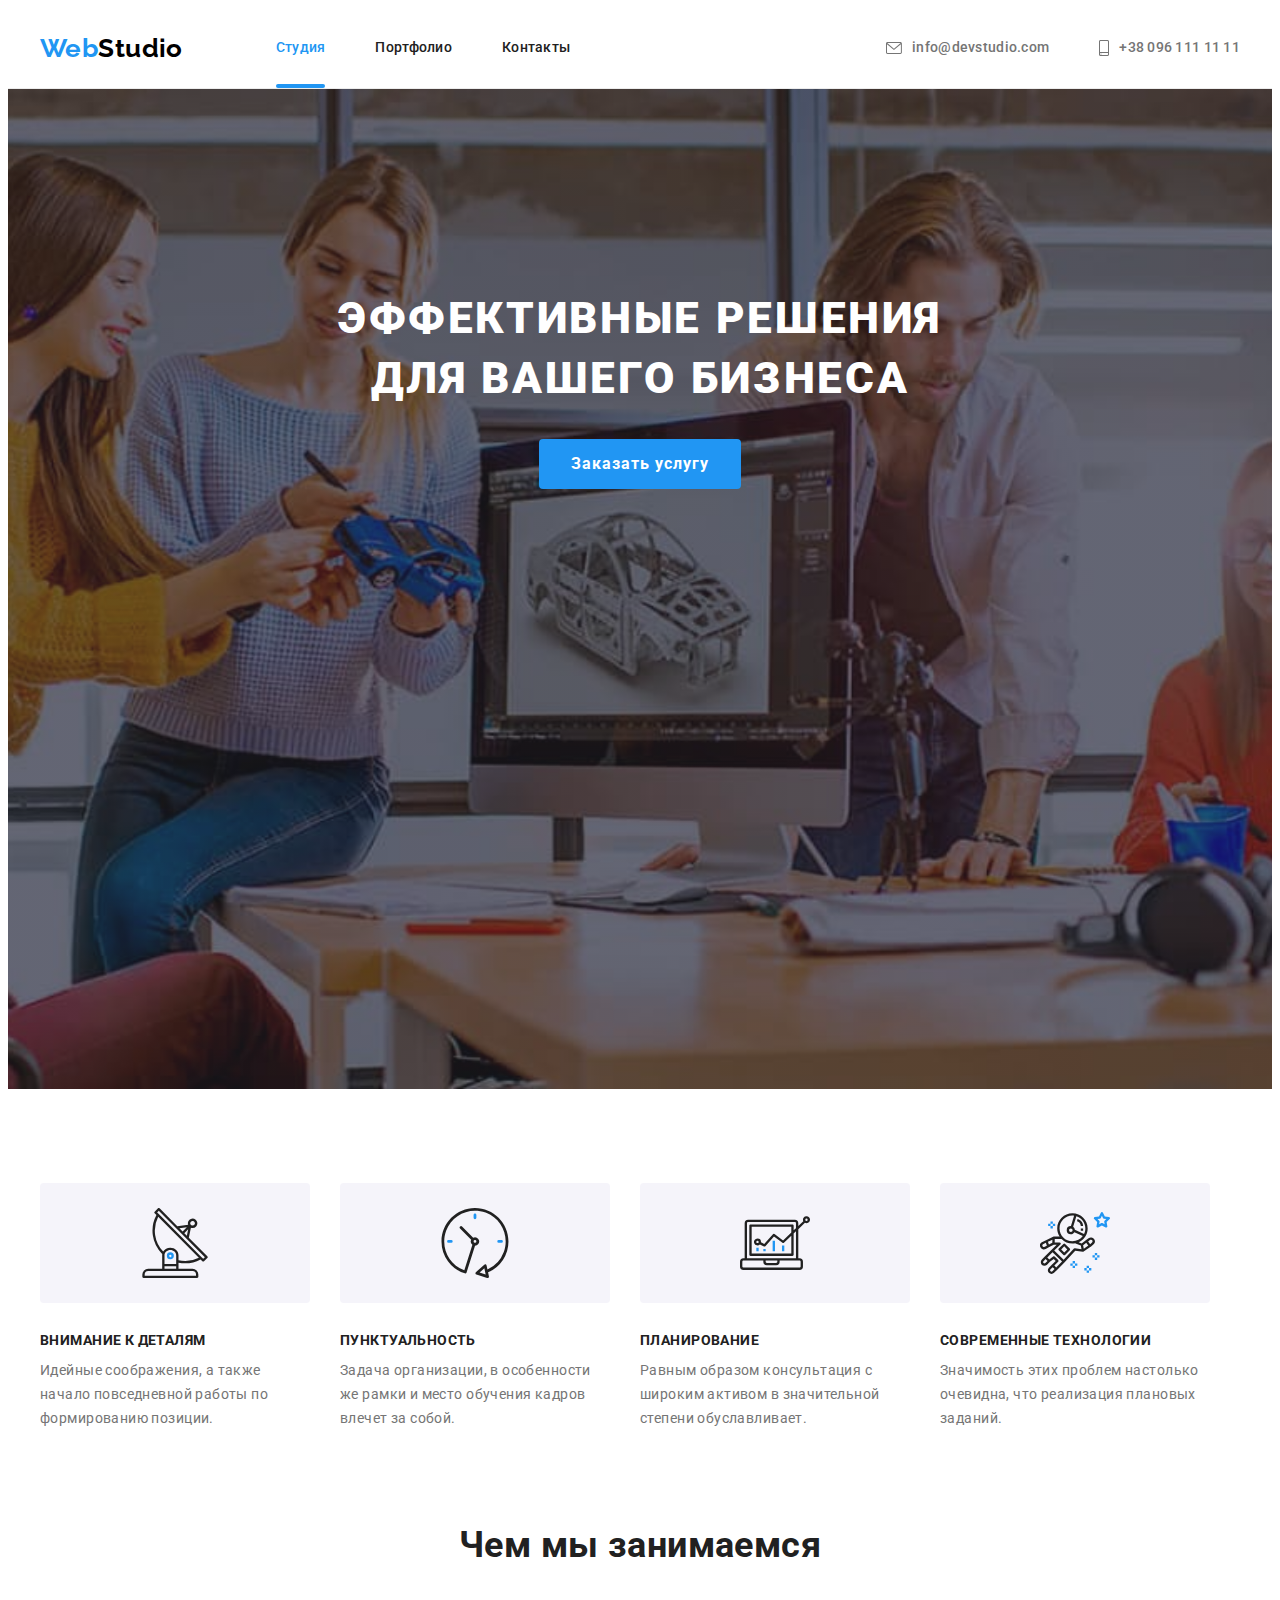
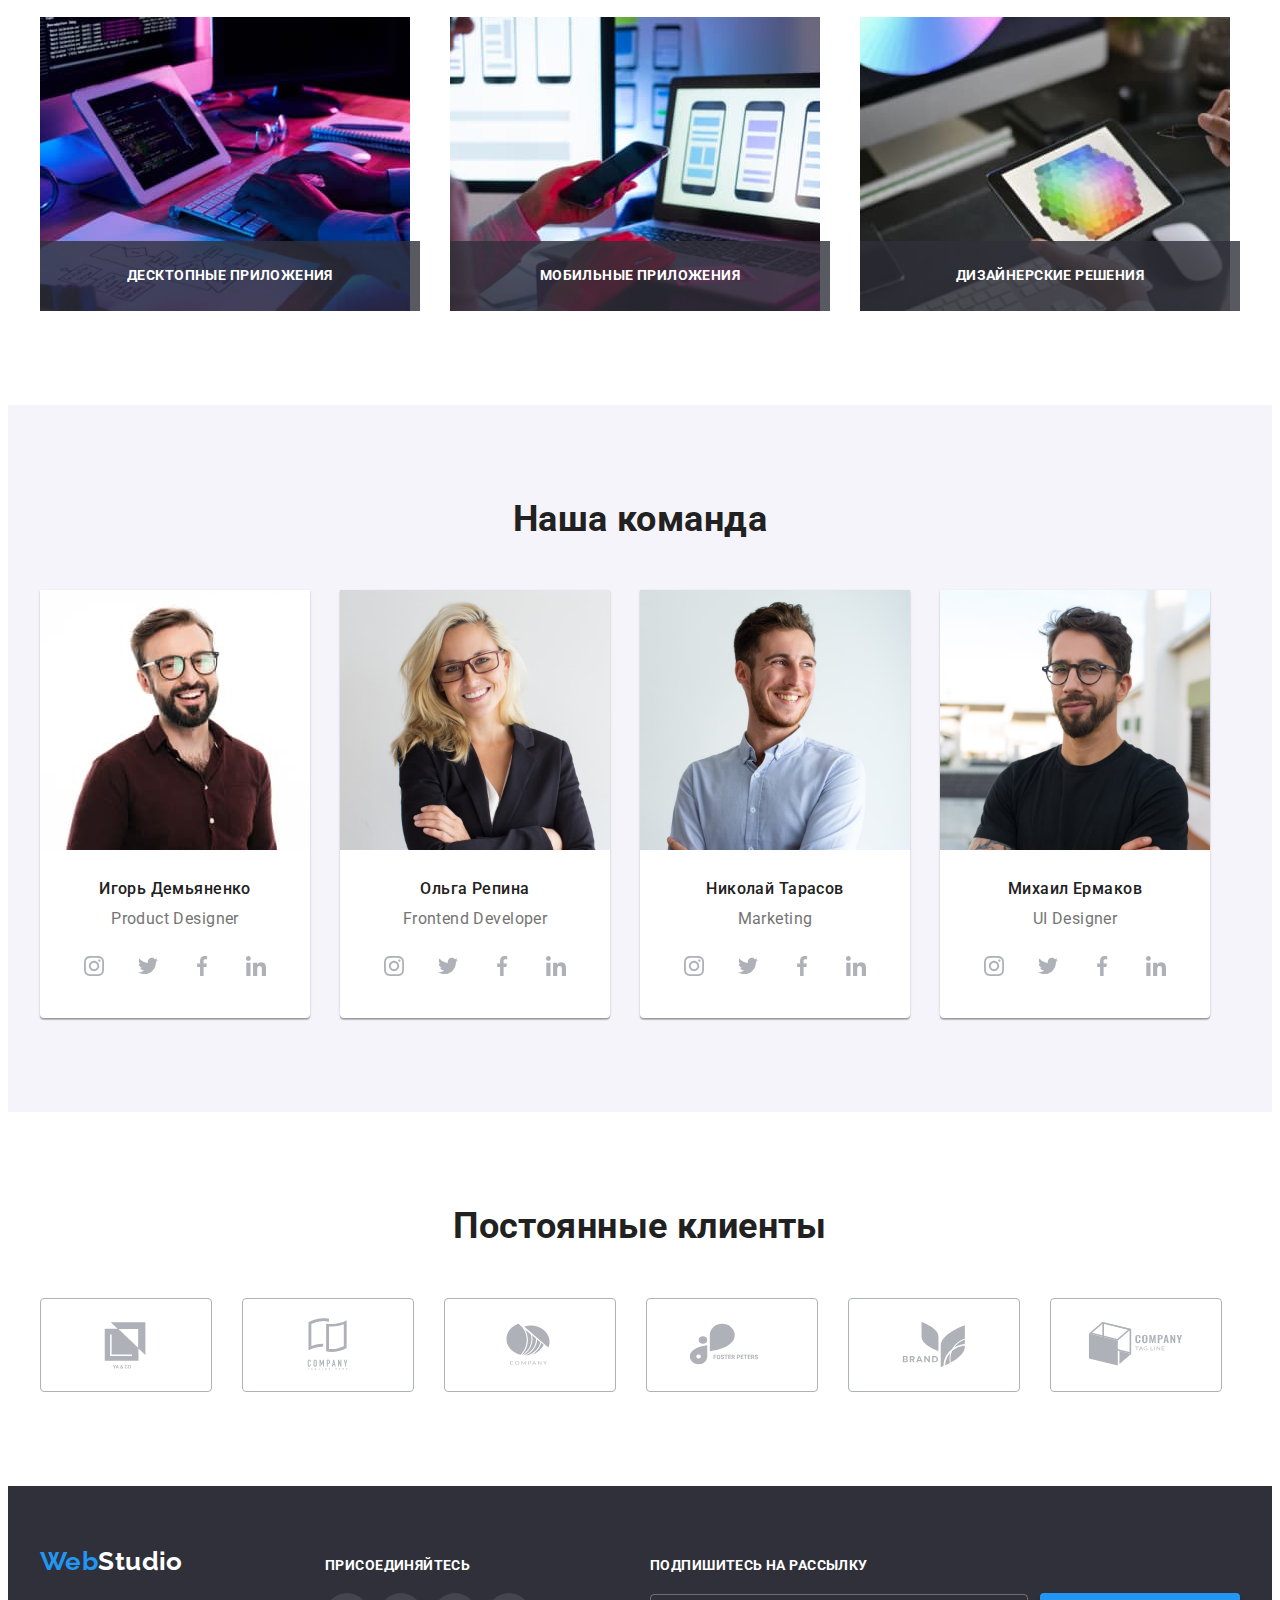
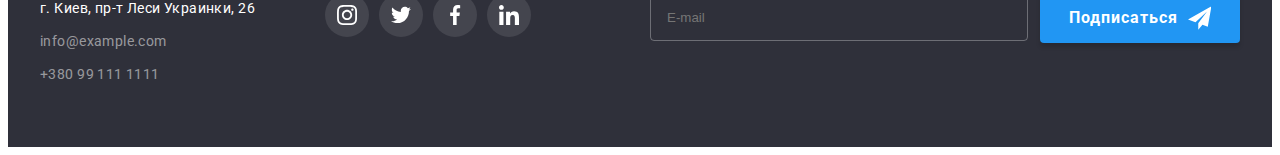
==== commit 968df5e3: "fix mistake from 6 hw" ====
--- a/index.html
+++ b/index.html
@@ -18,7 +18,8 @@
       crossorigin="anonymous"
       referrerpolicy="no-referrer"
     />
-    <link rel="stylesheet" href="./css/style.css" />
+    <link rel="stylesheet" href="./css/main.min.css" />
+    <!-- <link rel="stylesheet" href="./css/style.css" /> -->
   </head>
   <body>
     <!--Шапка таблицы-->
@@ -35,7 +36,7 @@
             <li class="nav-item">
               <a href="./portfolio.html" class="nav-link link">Портфолио</a>
             </li>
-            <li class="nav-item"><a href="./contacts.html" class="nav-link link">Контакты</a></li>
+            <li class="nav-item"><a href="" class="nav-link link">Контакты</a></li>
           </ul>
         </nav>
         <ul class="contact list">
@@ -369,15 +370,21 @@
         </div>
         <div class="subscribe-wrap">
           <p class="subscribe-title">Подпишитесь на рассылку</p>
-          <div class="input-footer-wrap">
-            <input type="email" class="input-footer" name="user-footer-mail" placeholder="E-mail" />
+          <form class="form">
+            <input
+              type="email"
+              class="input-footer"
+              name="user-footer-mail"
+              placeholder="E-mail"
+              required
+            />
             <button type="submit" class="btn footer-btn">
               Подписаться
               <svg class="icon icon-telegram" width="24" height="24">
                 <use href="./images/icons.svg.svg#icon-telegram"></use>
               </svg>
             </button>
-          </div>
+          </form>
         </div>
       </div>
     </footer>
--- a/css/main.min.css
+++ b/css/main.min.css
@@ -0,0 +1 @@
+:root{--main-text-color: #757575;--second-text-color: #212121;--accent-text-color: #ffffff;--black-text-color: #000000;--background-main-color: #ffffff;--backgound-second-color: #f5f4fa;--accent-color: #2196f3;--header-footer-background-color: #2f303a;--main-icon-color: #afb1b8;--primary-font: "Roboto", sans-serif;--secondary-font: "Raleway";--letter-spacing: 0.03em;--typical-margin: 30px;--animation-time: 250ms cubic-bezier(0.4, 0, 0.2, 1)}body{background-color:var(--background-main-color);color:var(--main-text-color);font-family:var(--primary-font);font-size:14px;letter-spacing:var(--letter-spacing)}h1,h2,h3,h4,h5,h6,p{margin:0}ul{margin:0;padding-left:0}img{display:block;max-width:100%;height:auto}.list{list-style:none}.link{text-decoration:none}.visually-hidden{position:absolute;white-space:nowrap;width:1px;height:1px;overflow:hidden;border:0;padding:0;clip:rect(0 0 0 0);clip-path:inset(50%);margin:-1px}.container{width:1200px;padding-left:15px;padding-right:15px;margin:0 auto}.section{padding-top:94px;padding-bottom:94px}.soc-link{display:flex;align-items:center;justify-content:center;width:100%;height:100%;border-radius:50%;transition:background-color var(--animation-time),color var(--animation-time)}.soc-item{width:44px;height:44px}.header{border-bottom:1px solid #ececec}.header .container{display:flex;align-items:center}.header-logo,.footer-logo{font-family:var(--secondary-font);font-weight:700;font-size:26px;line-height:1.19;color:var(--accent-color)}.logo-black{color:var(--black-text-color)}.nav{display:flex;align-items:center}.header-logo{margin-right:93px}.nav-link,.contact-link{display:block;padding-top:32px;padding-bottom:32px;font-weight:500;line-height:1.14;letter-spacing:.02em;color:var(--second-text-color);transition:color var(--animation-time)}.nav-link:hover,.nav-link:focus{color:var(--accent-color)}.nav-list{display:flex}.nav-item:not(:last-child){margin-right:50px}.nav-item{position:relative}.active{color:var(--accent-color)}.active::after{position:absolute;bottom:0;left:0;content:"";width:100%;height:4px;border-radius:2px;background-color:var(--accent-color)}.contact-link:hover,.contact-link:focus{color:var(--accent-color)}.contact{display:flex;margin-left:auto}.contact-item:not(:last-child){margin-right:50px}.color-contact{color:var(--main-text-color)}.contact-link{display:flex;align-items:center}.tel-soc-icon,.mail-soc-icon{fill:currentColor;margin-right:10px}.hero{padding-top:200px;padding-bottom:200px;background-color:var(--header-footer-background-color);background-image:linear-gradient(rgba(47, 48, 58, 0.4), rgba(47, 48, 58, 0.4)),url(../images/hero-bg-img.jpg);background-size:cover;background-repeat:no-repeat;background-position:center;max-width:1600px;height:600px;margin:0 auto}.hero-title{margin-bottom:var(--typical-margin);color:var(--accent-text-color);font-weight:900;font-size:44px;line-height:1.36;text-align:center;letter-spacing:.06em;text-transform:uppercase}.btn{display:block;border:none;border-radius:4px;margin:0 auto;cursor:pointer;font-family:inherit;font-weight:700;font-size:16px;line-height:1.88;text-align:center;letter-spacing:.06em;background-color:var(--accent-color);color:var(--accent-text-color)}.hero-btn{padding:10px 32px;transform:scale(1);transition-duration:500ms}.hero-btn:hover,.hero-btn:focus,.form-btn:hover,.form-btn:focus{background-color:#188ce8;transform:scale(1.1)}.benefits-list{display:flex;align-items:center}.benefits-item:not(:last-child){margin-right:var(--typical-margin)}.benefits-item{width:270px}.benefits-item::before{display:block;content:"";height:120px;border-radius:4px;background-size:70px;background-repeat:no-repeat;background-position:center;background-color:var(--backgound-second-color)}.icon-antena::before{background-image:url(../images/icon-antenna.svg)}.icon-time::before{background-image:url(../images/icon-time.svg)}.icon-diagram::before{background-image:url(../images/icon-diagram.svg)}.icon-feature::before{background-image:url(../images/icon-feature.svg)}.benefits-subtitle{margin-top:30px;margin-bottom:10px;color:var(--second-text-color);font-size:14px;line-height:1.14;text-transform:uppercase}.benefits-text{line-height:1.71}.work{padding-top:0px}.work-list{display:flex;margin:-15px}.work-item{position:relative;flex-basis:calc(33.3333333333% - 30px);margin:15px}.work-absolute{position:absolute;bottom:0;width:100%;height:70px;display:flex;justify-content:center;align-items:center;font-weight:700;line-height:1.14;text-align:center;text-transform:uppercase;color:var(--accent-text-color);background-color:rgba(47,48,58,.8)}.work-title,.team-title,.clients-title{margin-bottom:50px;color:var(--second-text-color);font-size:36px;line-height:1.16;text-align:center}.team{background-color:var(--backgound-second-color)}.team-list{display:flex}.team-item:not(:last-child){margin-right:var(--typical-margin)}.team-subtitle{margin-bottom:10px;color:var(--second-text-color);font-weight:500;font-size:16px;line-height:1.18;text-align:center}.team-item{width:270px;background-color:var(--background-main-color);text-align:center;box-shadow:0px 1px 3px rgba(0,0,0,.12),0px 1px 1px rgba(0,0,0,.14),0px 2px 1px rgba(0,0,0,.2);border-radius:0px 0px 4px 4px}.team-text{margin-bottom:16px;font-size:16px;line-height:19px}.team-description{border-radius:0px 0px 4px 4px;padding-top:var(--typical-margin);padding-bottom:var(--typical-margin)}.team-soc-list{display:flex;justify-content:center}.team-soc-item:not(:last-child){margin-right:10px}.team-soc-link{color:var(--main-icon-color)}.team-soc-icon{fill:currentColor}.team-soc-link:hover,.team-soc-link:focus{background-color:var(--accent-color);color:var(--accent-text-color)}.clients-list{display:flex}.clients-item:not(:last-child){margin-right:var(--typical-margin)}.clients-link{display:flex;align-items:center;justify-content:center;width:170px;height:92px;border:1px solid #afb1b8;border-radius:4px;color:var(--main-icon-color);transition:color var(--animation-time),border var(--animation-time)}.clients-icon{fill:currentColor}.clients-link:hover,.clients-link:focus{color:var(--accent-color);border:1px solid var(--accent-color)}.footer{padding-top:60px;padding-bottom:60px;background-color:var(--header-footer-background-color)}.footer-position{display:flex;align-items:baseline}.footer-container{margin-right:70px}.footer-logo{display:inline-block;margin-bottom:20px}.logo-white{color:var(--accent-text-color)}.address-list{font-style:normal}.address-item:not(:last-child){margin-bottom:9px}.address{font-weight:400px;line-height:1.71;transition:color var(--animation-time)}.address-link{color:var(--accent-text-color)}.address:hover,.address:focus{color:var(--accent-color)}.connect-link{color:rgba(225,225,225,.6)}.join-title,.subscribe-title{margin-bottom:20px;font-weight:700;line-height:16px;text-transform:uppercase;color:var(--accent-text-color)}.join-soc-list{display:flex;justify-content:center}.join-soc-link{color:var(--accent-text-color);background-color:rgba(255,255,255,.1)}.join-soc-item:not(:last-child){margin-right:10px}.join-soc-link{fill:currentColor}.join-soc-link:hover,.join-soc-link:focus{background-color:var(--accent-color)}.subscribe-wrap{margin-left:auto}.form{display:flex;justify-content:center;align-items:center}.input-footer{padding-left:16px;padding-top:15px;padding-bottom:15px;margin-right:12px;width:358px;background-color:rgba(0,0,0,0);outline:rgba(0,0,0,0);border:1px solid rgba(255,255,255,.3);border-radius:4px;color:var(--accent-text-color)}.footer-btn{display:flex;align-items:center;justify-content:center;padding:10px 29px;width:200px;box-shadow:0px 4px 4px rgba(0,0,0,.15);transform:scale(1);transition:background-color 250ms var(--animation-time),transform var(--animation-time)}.footer-btn:hover,.footer-btn:focus{background-color:#188ce8;transform:scale(1.05)}.icon-telegram{margin-left:10px;fill:currentColor}.backdrop{position:fixed;top:0;left:0;width:100%;height:100%;background-color:rgba(0,0,0,.2);opacity:1;transition:opacity var(--animation-time)}.is-hidden{opacity:0;visibility:hidden;pointer-events:none}.backdrop.is-hidden .modal{transform:translate(-50%, -50%) scale(1.1)}.modal{position:absolute;top:50%;left:50%;transform:translate(-50%, -50%) scale(1);width:528px;height:581px;padding:40px;box-shadow:0px 1px 3px rgba(0,0,0,.12),0px 1px 1px rgba(0,0,0,.14),0px 2px 1px rgba(0,0,0,.2);border-radius:4px;background-color:var(--background-main-color);transition:transform var(--animation-time)}.close-modal-bnt{position:absolute;top:8px;right:8px;width:30px;height:30px;display:flex;justify-content:center;align-items:center;border-radius:50%;background-color:var(--background-main-color);border:1px solid rgba(0,0,0,.1);cursor:pointer;perspective:600px}.icon-close-modal{width:18px;height:18px;transition:fill var(--animation-time)}.close-modal-bnt:hover,.close-modal-bnt:focus{fill:var(--accent-color)}.modal-title{font-weight:700;margin-bottom:12px;font-size:20px;line-height:1.15;text-align:center;color:var(--second-text-color)}.form-child{width:100%;border:1px solid rgba(33,33,33,.2);border-radius:4px;background-color:rgba(0,0,0,0);outline:rgba(0,0,0,0);transition:border var(--animation-time)}.form-child:focus{border:1px solid var(--accent-color)}.modal-field{margin-bottom:10px}.modal-input{padding:11px 42px;height:40px}.input-wrap{position:relative}.input-icon{position:absolute;left:12px;top:50%;transform:translatey(-50%);transition:fill var --animation-time}.modal-input:focus+.input-icon{fill:var(--accent-color)}.modal-label{display:block;margin-bottom:4px;font-size:12px;line-height:1.1666666667;letter-spacing:.01em}.modal-textarea-wrap{margin-bottom:20px}.modal-textarea{height:120px;padding:12px 16px;resize:none}.modal-textarea::placeholder{font-size:12px;line-height:1.1666666667;letter-spacing:.01em;color:rgba(117,117,117,.5)}.modal-checkbox-wrap{display:flex;align-items:baseline;margin-bottom:var(--typical-margin)}.input-check{padding-left:54px}.check-text{display:flex;align-items:center;justify-content:center;font-weight:400;line-height:1.71}.check-text span{width:16px;height:15px;border:2px solid var(--second-text-color);border-radius:2px;margin-right:9px;display:flex;align-items:center;justify-content:center;transition:background-color var(--animation-time),color var(--animation-time),fill var(--animation-time)}.check-icon{fill:rgba(0,0,0,0)}.input-check:checked+.check-text span{background-color:var(--accent-color);border:none}.input-check:checked+.check-text .check-icon{fill:var(--background-main-color)}.check-text-link{color:var(--accent-color)}.form-btn{padding:10px 55px;box-shadow:0px 1px 3px rgba(0,0,0,.12),0px 1px 1px rgba(0,0,0,.14),0px 2px 1px rgba(0,0,0,.2);transition-duration:500ms;transform:scale(1.01);transition:transform var(--animation-time)}.portfolio-btn{padding:6px 22px;border:none;border-radius:4px;background-color:var(--backgound-second-color);color:var(--second-text-color);transition:background-color var(--animation-time),color var(--animation-time),box-shadow var(--animation-time)}.portfolio-btn:hover,.portfolio-btn:focus{background-color:var(--accent-color);color:var(--accent-text-color);box-shadow:0px 3px 1px rgba(0,0,0,.1),0px 1px 2px rgba(0,0,0,.08),0px 2px 2px rgba(0,0,0,.12)}.portfolio-list{display:flex;justify-content:center;margin-bottom:50px}.portfolio-item:not(:last-child){margin-right:8px}.portfolio-btn-text{font-family:inherit;font-weight:500;font-size:16px;line-height:1.62;text-align:center;cursor:pointer}.card{display:flex;flex-wrap:wrap;margin:-15px}.card-link{display:block;color:inherit}.card-link:hover,.card-link:focus{box-shadow:0px 1px 1px rgba(0,0,0,.12),0px 4px 4px rgba(0,0,0,.06),1px 4px 6px rgba(0,0,0,.16)}.card-item{flex-basis:calc(33.3333333333% - 30px);margin:15px}.card-relative{position:relative;height:294px;overflow:hidden}.card-absolute{position:absolute;bottom:0;right:0;width:100%;height:100%;padding-left:24px;padding-right:24px;padding-top:63px;padding-bottom:63px;font-size:18px;line-height:1.56;transform:translatey(101%);overflow:hidden;transition:transform var(--animation-time);color:var(--accent-text-color);background-color:rgba(33,150,243,.9)}.card-link:hover .card-absolute,.card-link:focus .card-absolute{transform:translatey(0);background-color:rgba(33,150,243,.9)}.card-subtitle{margin-bottom:4px;color:var(--second-text-color);font-size:18px;line-height:2;letter-spacing:.06em}.card-text{font-size:16px;line-height:1.88}.card-text-possition{padding:20px 24px;border:1px solid #eee;border-top:0}/*# sourceMappingURL=main.min.css.map */--- a/css/style.css
+++ b/css/style.css
@@ -7,7 +7,10 @@
   --backgound-second-color: #f5f4fa;
   --accent-color: #2196f3;
   --header-footer-background-color: #2f303a;
-  --team-icon-color: #afb1b8;
+  --main-icon-color: #afb1b8;
+  --primary-font: 'Roboto', sans-serif;
+  --secondary-font: 'Raleway';
+  --letter-spacing: 0.03em;
   --typical-margin: 30px;
   --animation-time: 250ms cubic-bezier(0.4, 0, 0.2, 1);
 }
@@ -16,9 +19,9 @@
 body {
   background-color: var(--background-main-color);
   color: var(--main-text-color);
-  font-family: 'Roboto', sans-serif;
+  font-family: var(--primary-font);
   font-size: 14px;
-  letter-spacing: 0.03em;
+  letter-spacing: var(--letter-spacing);
 }
 h1,
 h2,
@@ -83,10 +86,15 @@
 .header {
   border-bottom: 1px solid #ececec;
 }
+.header .container {
+  display: flex;
+  align-items: center;
+}
+
 /* -------------------------------LOGO------------------------------------------------- */
 .header-logo,
 .footer-logo {
-  font-family: 'Raleway';
+  font-family: var(--secondary-font);
   font-weight: 700;
   font-size: 26px;
   line-height: 1.19;
@@ -97,10 +105,7 @@
 }
 
 /* -------------------------------NAV------------------------------------------------ */
-.header .container {
-  display: flex;
-  align-items: center;
-}
+
 .nav {
   display: flex;
   align-items: center;
@@ -367,7 +372,7 @@
   fill: var(--accent-text-color);
 } */
 .team-soc-link {
-  color: var(--team-icon-color);
+  color: var(--main-icon-color);
 }
 .team-soc-icon {
   fill: currentColor;
@@ -393,7 +398,7 @@
   height: 92px;
   border: 1px solid #afb1b8;
   border-radius: 4px;
-  color: var(--team-icon-color);
+  color: var(--main-icon-color);
   transition: color var(--animation-time), border var(--animation-time);
 }
 .clients-icon {
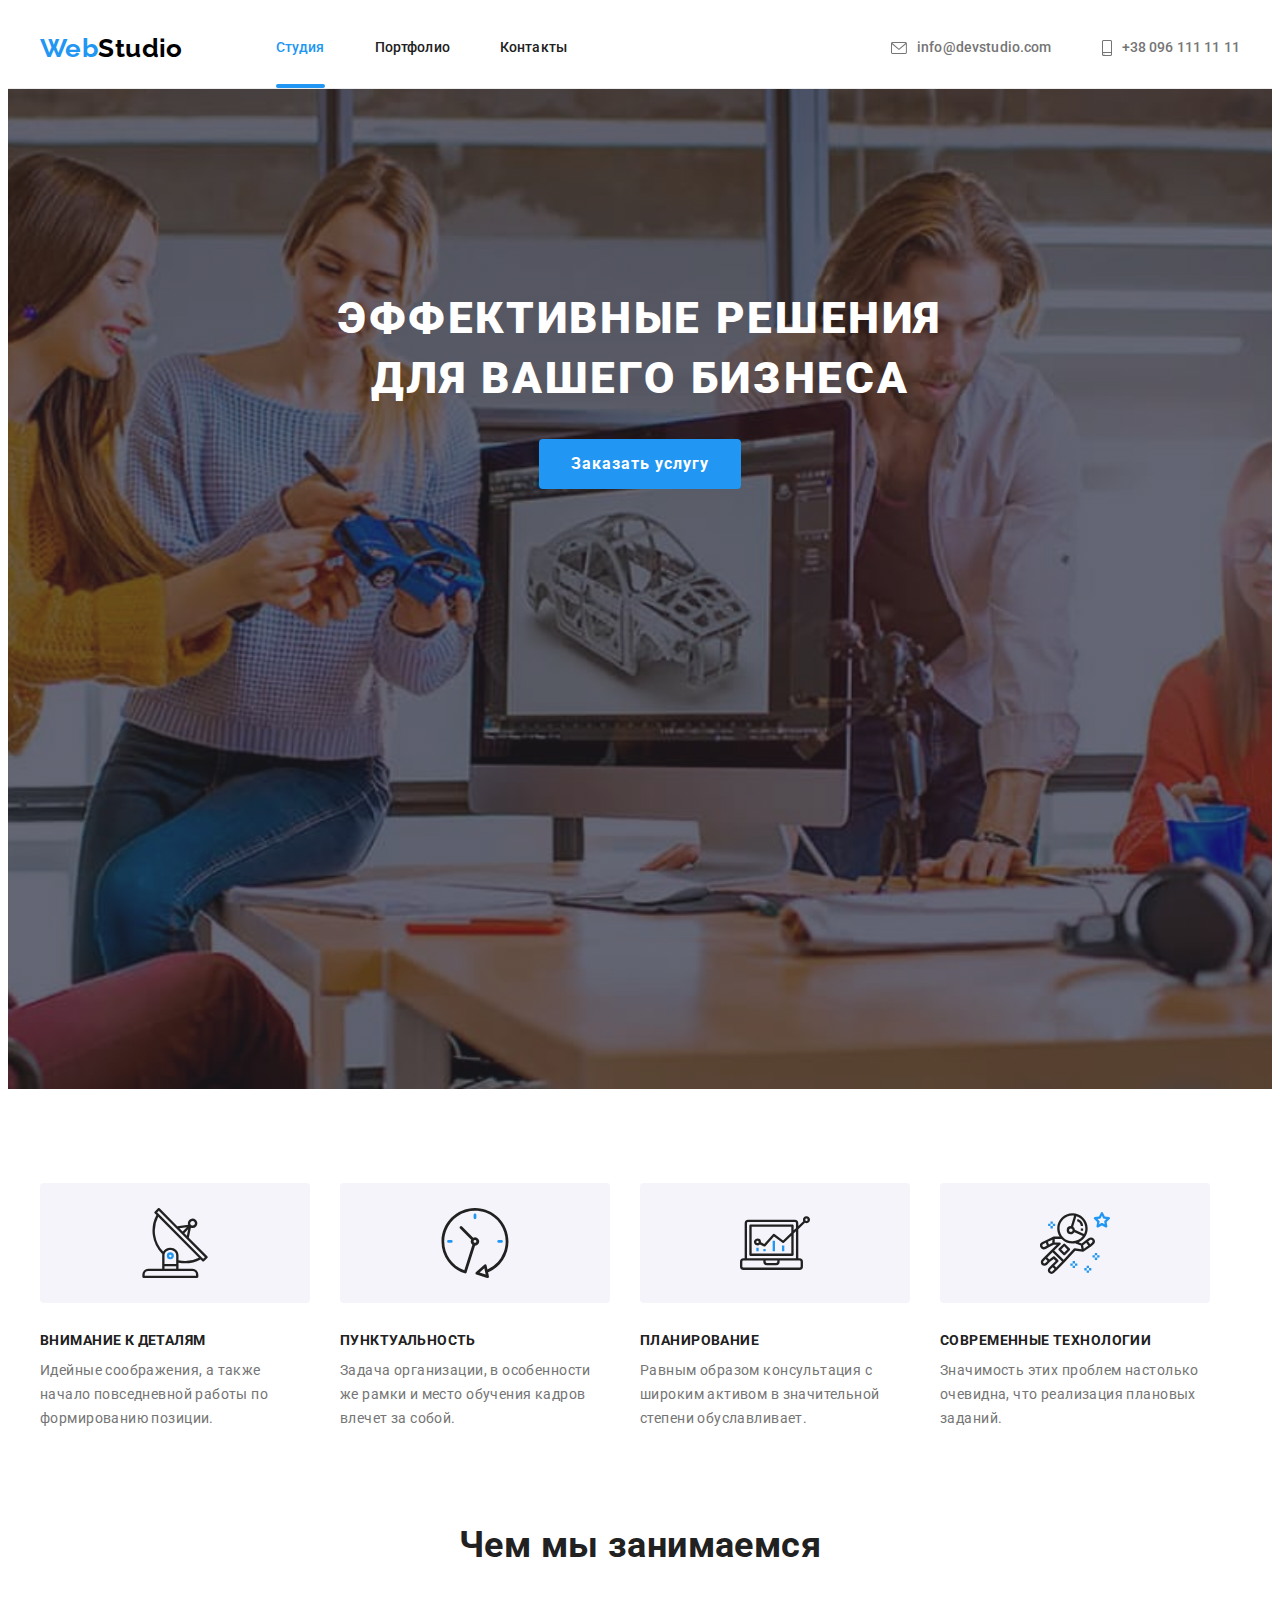
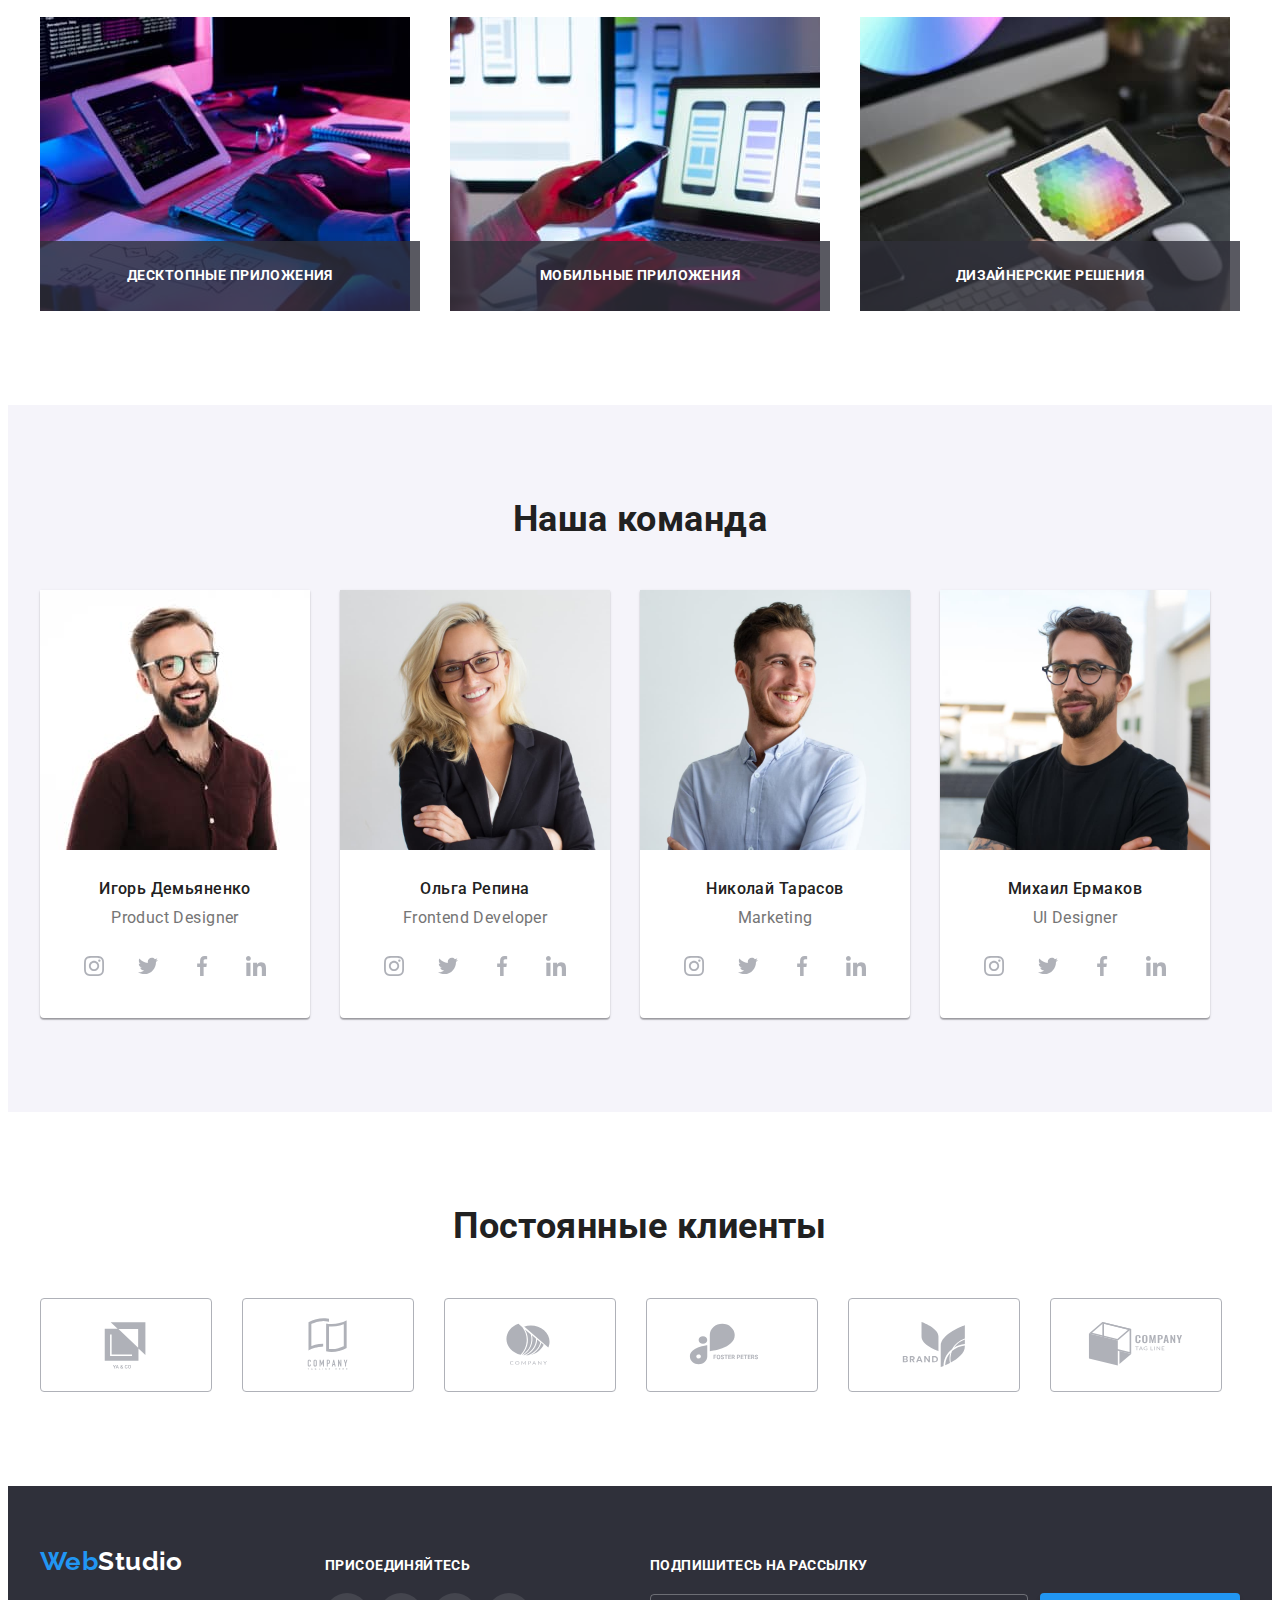
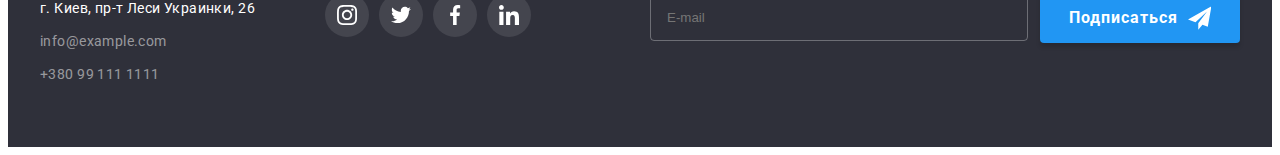
==== commit 3b53196f: "add BEM classes" ====
--- a/index.html
+++ b/index.html
@@ -19,37 +19,36 @@
       referrerpolicy="no-referrer"
     />
     <link rel="stylesheet" href="./css/main.min.css" />
-    <!-- <link rel="stylesheet" href="./css/style.css" /> -->
   </head>
   <body>
     <!--Шапка таблицы-->
     <header class="header">
       <div class="container">
-        <a href="./index.html" class="header-logo link"
-          >Web<span class="logo-black">Studio</span></a
+        <a href="./index.html" class="logo header__logo link"
+          >Web<span class="logo--black">Studio</span></a
         >
         <nav class="nav">
-          <ul class="nav-list list">
-            <li class="nav-item">
-              <a href="./index.html" class="nav-link active link">Студия</a>
-            </li>
-            <li class="nav-item">
-              <a href="./portfolio.html" class="nav-link link">Портфолио</a>
-            </li>
-            <li class="nav-item"><a href="" class="nav-link link">Контакты</a></li>
+          <ul class="nav__list list">
+            <li class="nav__item">
+              <a href="./index.html" class="nav__link nav__active link">Студия</a>
+            </li>
+            <li class="nav__item">
+              <a href="./portfolio.html" class="nav__link link">Портфолио</a>
+            </li>
+            <li class="nav__item"><a href="" class="nav__link link">Контакты</a></li>
           </ul>
         </nav>
         <ul class="contact list">
-          <li class="contact-item">
-            <a href="mailto:info@devstudio.com" class="contact-link color-contact link"
-              ><svg class="mail-soc-icon" width="16" height="12">
+          <li class="contact__item">
+            <a href="mailto:info@devstudio.com" class="contact__link contact--color link"
+              ><svg class="contact__mail__icon" width="16" height="12">
                 <use href="./images/icons.svg.svg#icon-mail"></use></svg
               >info@devstudio.com</a
             >
           </li>
-          <li class="contact-item">
-            <a href="tel:+380961111111" class="contact-link color-contact link"
-              ><svg class="tel-soc-icon" width="10" height="16">
+          <li class="contact__item">
+            <a href="tel:+380961111111" class="contact__link contact--color link"
+              ><svg class="contact__tel__icon" width="10" height="16">
                 <use href="./images/icons.svg.svg#icon-smartphone"></use></svg
               >+38 096 111 11 11</a
             >
@@ -62,39 +61,39 @@
       <!--Hero-->
       <section class="hero">
         <div class="container">
-          <h1 class="hero-title">
+          <h1 class="hero__title">
             Эффективные решения <br />
             для вашего бизнеса
           </h1>
-          <button type="button" class="hero-btn btn" data-modal-open>Заказать услугу</button>
+          <button type="button" class="btn hero__btn" data-modal-open>Заказать услугу</button>
         </div>
       </section>
       <!--Benefits-->
       <section class="benefits section">
         <div class="container">
           <h2 class="visually-hidden">Почему именно мы?</h2>
-          <ul class="benefits-list list">
-            <li class="benefits-item icon-antena">
-              <h3 class="benefits-subtitle">Внимание к деталям</h3>
-              <p class="benefits-text">
+          <ul class="benefits__list list">
+            <li class="benefits__item benefits__icon-antena">
+              <h3 class="benefits__subtitle">Внимание к деталям</h3>
+              <p class="benefits__text">
                 Идейные соображения, а также начало повседневной работы по формированию позиции.
               </p>
             </li>
-            <li class="benefits-item icon-time">
-              <h3 class="benefits-subtitle">Пунктуальность</h3>
-              <p class="benefits-text">
+            <li class="benefits__item benefits__icon-time">
+              <h3 class="benefits__subtitle">Пунктуальность</h3>
+              <p class="benefits__text">
                 Задача организации, в особенности же рамки и место обучения кадров влечет за собой.
               </p>
             </li>
-            <li class="benefits-item icon-diagram">
-              <h3 class="benefits-subtitle">Планирование</h3>
-              <p class="benefits-text">
+            <li class="benefits__item benefits__icon-diagram">
+              <h3 class="benefits__subtitle">Планирование</h3>
+              <p class="benefits__text">
                 Равным образом консультация с широким активом в значительной степени обуславливает.
               </p>
             </li>
-            <li class="benefits-item icon-feature">
-              <h3 class="benefits-subtitle">Современные технологии</h3>
-              <p class="benefits-text">
+            <li class="benefits__item benefits__icon-feature">
+              <h3 class="benefits__subtitle">Современные технологии</h3>
+              <p class="benefits__text">
                 Значимость этих проблем настолько очевидна, что реализация плановых заданий.
               </p>
             </li>
@@ -104,23 +103,19 @@
       <!--Works-->
       <section class="work section">
         <div class="container">
-          <h2 class="work-title">Чем мы занимаемся</h2>
-          <ul class="work-list list">
-            <li class="work-item">
-              <div class="work-relative">
-                <img src="./images/box1.jpg" alt="Website development" width="370" />
-                <p class="work-absolute">Десктопные приложения</p>
-              </div>
-            </li>
-            <li class="work-item">
+          <h2 class="work__title">Чем мы занимаемся</h2>
+          <ul class="work__list list">
+            <li class="work__item">
+              <img src="./images/box1.jpg" alt="Website development" width="370" />
+              <p class="work__absolute">Десктопные приложения</p>
+            </li>
+            <li class="work__item">
               <img src="./images/img.jpg" alt="Website layout" width="370" />
-              <p class="work-absolute">Мобильные приложения</p>
-            </li>
-            <li class="work-item">
-              <div class="work-relative">
-                <img src="./images/box3.jpg" alt="Color variables" width="370" />
-                <p class="work-absolute">Дизайнерские решения</p>
-              </div>
+              <p class="work__absolute">Мобильные приложения</p>
+            </li>
+            <li class="work__item">
+              <img src="./images/box3.jpg" alt="Color variables" width="370" />
+              <p class="work__absolute">Дизайнерские решения</p>
             </li>
           </ul>
         </div>
@@ -128,140 +123,149 @@
       <!--Team-->
       <section class="team section">
         <div class="container">
-          <h2 class="team-title">Наша команда</h2>
-          <ul class="team-list list">
-            <li class="team-item">
+          <h2 class="team__title">Наша команда</h2>
+          <ul class="team__list list">
+            <li class="team__item">
               <img src="./images/img1.jpg" alt="Igor Demyanenko" width="270" />
-              <div class="team-description">
-                <h3 class="team-subtitle">Игорь Демьяненко</h3>
-                <p class="team-text">Product Designer</p>
-                <ul class="team-soc-list soc-list list">
-                  <li class="team-soc-item soc-item">
-                    <a href="" class="team-soc-link soc-link link">
-                      <svg class="team-soc-icon" width="20" height="20">
+              <div class="team__description">
+                <h3 class="team__subtitle">Игорь Демьяненко</h3>
+                <p class="team__text">Product Designer</p>
+                <ul class="team-soc__list soc-list list">
+                  <li class="team-soc__item soc-item">
+                    <a href="" class="team-soc__link soc-link link">
+                      <svg class="team-soc__icon" width="20" height="20">
                         <use href="./images/icons.svg.svg#icon-instagram"></use>
                       </svg>
                     </a>
                   </li>
-                  <li class="team-soc-item soc-item">
-                    <a href="" class="team-soc-link soc-link link"
-                      ><svg class="team-soc-icon" width="20" height="20">
+                  <li class="team-soc__item soc-item">
+                    <a href="" class="team-soc__link soc-link link">
+                      <svg class="team-soc__icon" width="20" height="20">
                         <use href="./images/icons.svg.svg#icon-twitter"></use></svg
                     ></a>
                   </li>
-                  <li class="team-soc-item soc-item">
-                    <a href="" class="team-soc-link soc-link link"
-                      ><svg class="team-soc-icon" width="20" height="20">
+                  <li class="team-soc__item soc-item">
+                    <a href="" class="team-soc__link soc-link link">
+                      <svg class="team-soc__icon" width="20" height="20">
                         <use href="./images/icons.svg.svg#icon-facebook"></use></svg
                     ></a>
                   </li>
-                  <li class="team-soc-item soc-item">
-                    <a href="" class="team-soc-link soc-link link"
-                      ><svg class="team-soc-icon" width="20" height="20">
+                  <li class="team-soc__item soc-item">
+                    <a href="" class="team-soc__link soc-link link">
+                      <svg class="team-soc__icon" width="20" height="20">
                         <use href="./images/icons.svg.svg#icon-linkedin"></use></svg
                     ></a>
                   </li>
                 </ul>
               </div>
             </li>
-            <li class="team-item">
+            <li class="team__item">
               <img src="./images/img2.jpg" alt="Olga Repina" width="270" />
-              <div class="team-description">
-                <h3 class="team-subtitle">Ольга Репина</h3>
-                <p class="team-text">Frontend Developer</p>
-                <ul class="team-soc-list list">
-                  <li class="team-soc-item soc-item">
-                    <a href="" class="team-soc-link soc-link link">
-                      <svg class="team-soc-icon" width="20" height="20">
+              <div class="team__description">
+                <h3 class="team__subtitle">Ольга Репина</h3>
+                <p class="team__text">Frontend Developer</p>
+                <ul class="team-soc__list list">
+                  <li class="team-soc__item soc-item">
+                    <a href="" class="team-soc__link soc-link link">
+                      <svg class="team-soc__icon" width="20" height="20">
                         <use href="./images/icons.svg.svg#icon-instagram"></use>
                       </svg>
                     </a>
                   </li>
-                  <li class="team-soc-item soc-item">
-                    <a href="" class="team-soc-link soc-link link"
-                      ><svg class="team-soc-icon" width="20" height="20">
-                        <use href="./images/icons.svg.svg#icon-twitter"></use></svg
-                    ></a>
-                  </li>
-                  <li class="team-soc-item soc-item">
-                    <a href="" class="team-soc-link soc-link link"
-                      ><svg class="team-soc-icon" width="20" height="20">
-                        <use href="./images/icons.svg.svg#icon-facebook"></use></svg
-                    ></a>
-                  </li>
-                  <li class="team-soc-item soc-item">
-                    <a href="" class="team-soc-link soc-link link"
-                      ><svg class="team-soc-icon" width="20" height="20">
-                        <use href="./images/icons.svg.svg#icon-linkedin"></use></svg
-                    ></a>
+                  <li class="team-soc__item soc-item">
+                    <a href="" class="team-soc__link soc-link link">
+                      <svg class="team-soc__icon" width="20" height="20">
+                        <use href="./images/icons.svg.svg#icon-twitter"></use>
+                      </svg>
+                    </a>
+                  </li>
+                  <li class="team-soc__item soc-item">
+                    <a href="" class="team-soc__link soc-link link">
+                      <svg class="team-soc__icon" width="20" height="20">
+                        <use href="./images/icons.svg.svg#icon-facebook"></use>
+                      </svg>
+                    </a>
+                  </li>
+                  <li class="team-soc__item soc-item">
+                    <a href="" class="team-soc__link soc-link link">
+                      <svg class="team-soc__icon" width="20" height="20">
+                        <use href="./images/icons.svg.svg#icon-linkedin"></use>
+                      </svg>
+                    </a>
                   </li>
                 </ul>
               </div>
             </li>
-            <li class="team-item">
+            <li class="team__item">
               <img src="./images/img3.jpg" alt="Nikolai Tarasov" width="270" />
-              <div class="team-description">
-                <h3 class="team-subtitle">Николай Тарасов</h3>
-                <p class="team-text">Marketing</p>
-                <ul class="team-soc-list list">
-                  <li class="team-soc-item soc-item">
-                    <a href="" class="team-soc-link soc-link link">
-                      <svg class="team-soc-icon" width="20" height="20">
+              <div class="team__description">
+                <h3 class="team__subtitle">Николай Тарасов</h3>
+                <p class="team__text">Marketing</p>
+                <ul class="team-soc__list list">
+                  <li class="team-soc__item soc-item">
+                    <a href="" class="team-soc__link soc-link link">
+                      <svg class="team-soc__icon" width="20" height="20">
                         <use href="./images/icons.svg.svg#icon-instagram"></use>
                       </svg>
                     </a>
                   </li>
-                  <li class="team-soc-item soc-item">
-                    <a href="" class="team-soc-link soc-link link"
-                      ><svg class="team-soc-icon" width="20" height="20">
-                        <use href="./images/icons.svg.svg#icon-twitter"></use></svg
-                    ></a>
-                  </li>
-                  <li class="team-soc-item soc-item">
-                    <a href="" class="team-soc-link soc-link link"
-                      ><svg class="team-soc-icon" width="20" height="20">
-                        <use href="./images/icons.svg.svg#icon-facebook"></use></svg
-                    ></a>
-                  </li>
-                  <li class="team-soc-item soc-item">
-                    <a href="" class="team-soc-link soc-link link"
-                      ><svg class="team-soc-icon" width="20" height="20">
-                        <use href="./images/icons.svg.svg#icon-linkedin"></use></svg
-                    ></a>
+                  <li class="team-soc__item soc-item">
+                    <a href="" class="team-soc__link soc-link link">
+                      <svg class="team-soc__icon" width="20" height="20">
+                        <use href="./images/icons.svg.svg#icon-twitter"></use>
+                      </svg>
+                    </a>
+                  </li>
+                  <li class="team-soc__item soc-item">
+                    <a href="" class="team-soc__link soc-link link">
+                      <svg class="team-soc__icon" width="20" height="20">
+                        <use href="./images/icons.svg.svg#icon-facebook"></use>
+                      </svg>
+                    </a>
+                  </li>
+                  <li class="team-soc__item soc-item">
+                    <a href="" class="team-soc__link soc-link link">
+                      <svg class="team-soc__icon" width="20" height="20">
+                        <use href="./images/icons.svg.svg#icon-linkedin"></use>
+                      </svg>
+                    </a>
                   </li>
                 </ul>
               </div>
             </li>
-            <li class="team-item">
+            <li class="team__item">
               <img src="./images/img4.jpg" alt="Mikhail Ermakov" width="270" />
-              <div class="team-description">
-                <h3 class="team-subtitle">Михаил Ермаков</h3>
-                <p class="team-text">UI Designer</p>
-                <ul class="team-soc-list list">
-                  <li class="team-soc-item soc-item">
-                    <a href="" class="team-soc-link soc-link link">
-                      <svg class="team-soc-icon" width="20" height="20">
+              <div class="team__description">
+                <h3 class="team__subtitle">Михаил Ермаков</h3>
+                <p class="team__text">UI Designer</p>
+                <ul class="team-soc__list list">
+                  <li class="team-soc__item soc-item">
+                    <a href="" class="team-soc__link soc-link link">
+                      <svg class="team-soc__icon" width="20" height="20">
                         <use href="./images/icons.svg.svg#icon-instagram"></use>
                       </svg>
                     </a>
                   </li>
-                  <li class="team-soc-item soc-item">
-                    <a href="" class="team-soc-link soc-link link"
-                      ><svg class="team-soc-icon" width="20" height="20">
-                        <use href="./images/icons.svg.svg#icon-twitter"></use></svg
-                    ></a>
-                  </li>
-                  <li class="team-soc-item soc-item">
-                    <a href="" class="team-soc-link soc-link link"
-                      ><svg class="team-soc-icon" width="20" height="20">
-                        <use href="./images/icons.svg.svg#icon-facebook"></use></svg
-                    ></a>
-                  </li>
-                  <li class="team-soc-item soc-item">
-                    <a href="" class="team-soc-link soc-link link"
-                      ><svg class="team-soc-icon" width="20" height="20">
-                        <use href="./images/icons.svg.svg#icon-linkedin"></use></svg
-                    ></a>
+                  <li class="team-soc__item soc-item">
+                    <a href="" class="team-soc__link soc-link link">
+                      <svg class="team-soc__icon" width="20" height="20">
+                        <use href="./images/icons.svg.svg#icon-twitter"></use>
+                      </svg>
+                    </a>
+                  </li>
+                  <li class="team-soc__item soc-item">
+                    <a href="" class="team-soc__link soc-link link">
+                      <svg class="team-soc__icon" width="20" height="20">
+                        <use href="./images/icons.svg.svg#icon-facebook"></use>
+                      </svg>
+                    </a>
+                  </li>
+                  <li class="team-soc__item soc-item">
+                    <a href="" class="team-soc__link soc-link link">
+                      <svg class="team-soc__icon" width="20" height="20">
+                        <use href="./images/icons.svg.svg#icon-linkedin"></use>
+                      </svg>
+                    </a>
                   </li>
                 </ul>
               </div>
@@ -272,41 +276,41 @@
       <!-- Clients -->
       <section class="clients section">
         <div class="container">
-          <h2 class="clients-title">Постоянные клиенты</h2>
-          <ul class="clients-list list">
-            <li class="clients-item">
-              <a href="" class="clients-link link"
-                ><svg class="clients-icon" width="106" height="60">
+          <h2 class="clients__title">Постоянные клиенты</h2>
+          <ul class="clients__list list">
+            <li class="clients__item">
+              <a href="" class="clients__link link"
+                ><svg class="clients__icon" width="106" height="60">
                   <use href="./images/icons.svg.svg#icon-clients1"></use></svg
               ></a>
             </li>
-            <li class="clients-item">
-              <a href="" class="clients-link link"
-                ><svg class="clients-icon" width="106" height="60">
+            <li class="clients__item">
+              <a href="" class="clients__link link"
+                ><svg class="clients__icon" width="106" height="60">
                   <use href="./images/icons.svg.svg#icon-clients2"></use></svg
               ></a>
             </li>
-            <li class="clients-item">
-              <a href="" class="clients-link link"
-                ><svg class="clients-icon" width="106" height="60">
+            <li class="clients__item">
+              <a href="" class="clients__link link"
+                ><svg class="clients__icon" width="106" height="60">
                   <use href="./images/icons.svg.svg#icon-clients3"></use></svg
               ></a>
             </li>
-            <li class="clients-item">
-              <a href="" class="clients-link link"
-                ><svg class="clients-icon" width="106" height="60">
+            <li class="clients__item">
+              <a href="" class="clients__link link"
+                ><svg class="clients__icon" width="106" height="60">
                   <use href="./images/icons.svg.svg#icon-clients4"></use></svg
               ></a>
             </li>
-            <li class="clients-item">
-              <a href="" class="clients-link link"
-                ><svg class="clients-icon" width="106" height="60">
+            <li class="clients__item">
+              <a href="" class="clients__link link"
+                ><svg class="clients__icon" width="106" height="60">
                   <use href="./images/icons.svg.svg#icon-clients5"></use></svg
               ></a>
             </li>
-            <li class="clients-item">
-              <a href="" class="clients-link link"
-                ><svg class="clients-icon" width="106" height="60">
+            <li class="clients__item">
+              <a href="" class="clients__link link"
+                ><svg class="clients__icon" width="106" height="60">
                   <use href="./images/icons.svg.svg#icon-clients6"></use></svg
               ></a>
             </li>
@@ -318,69 +322,73 @@
     <footer class="footer">
       <div class="container footer-position">
         <div class="footer-container">
-          <a href="./index.html" class="footer-logo link"
-            >Web<span class="logo-white">Studio</span>
+          <a href="./index.html" class="logo footer-container__logo link"
+            >Web<span class="logo--white">Studio</span>
           </a>
-          <address class="footer-address">
-            <ul class="address-list list">
-              <li class="address-item">
-                <a href="https://goo.gl/maps/MvwZzsq7E5ZULJPh9" class="address address-link link"
+          <address class="address">
+            <ul class="address__list list">
+              <li class="address__item">
+                <a
+                  href="https://goo.gl/maps/MvwZzsq7E5ZULJPh9"
+                  class="address__street address__link link"
                   >г. Киев, пр-т Леси Украинки, 26</a
                 >
               </li>
-              <li class="address-item">
-                <a href="mailto:info@example.com" class="address connect-link link"
+              <li class="address__item">
+                <a href="mailto:info@example.com" class="address__street address__connect-link link"
                   >info@example.com</a
                 >
               </li>
-              <li class="address-item">
-                <a href="tel:+380991111111" class="address connect-link link">+380 99 111 1111</a>
+              <li class="address__item">
+                <a href="tel:+380991111111" class="address__street address__connect-link link"
+                  >+380 99 111 1111</a
+                >
               </li>
             </ul>
           </address>
         </div>
         <div class="join">
-          <p class="join-title">Присоединяйтесь</p>
-          <ul class="join-soc-list soc-list list">
-            <li class="join-soc-item soc-item">
-              <a href="" class="join-soc-link soc-link link"
-                ><svg class="join-soc-icon" width="20" height="20">
+          <p class="join__title">Присоединяйтесь</p>
+          <ul class="join-soc__list soc-list list">
+            <li class="join-soc__item soc-item">
+              <a href="" class="join-soc__link soc-link link"
+                ><svg class="join-soc__icon" width="20" height="20">
                   <use href="./images/icons.svg.svg#icon-instagram"></use></svg
               ></a>
             </li>
-            <li class="join-soc-item soc-item">
-              <a href="" class="join-soc-link soc-link link"
-                ><svg class="join-soc-icon" width="20" height="20">
+            <li class="join-soc__item soc-item">
+              <a href="" class="join-soc__link soc-link link"
+                ><svg class="join-soc__icon" width="20" height="20">
                   <use href="./images/icons.svg.svg#icon-twitter"></use></svg
               ></a>
             </li>
-            <li class="join-soc-item soc-item">
-              <a href="" class="join-soc-link soc-link link"
-                ><svg class="join-soc-icon" width="20" height="20">
+            <li class="join-soc__item soc-item">
+              <a href="" class="join-soc__link soc-link link"
+                ><svg class="join-soc__icon" width="20" height="20">
                   <use href="./images/icons.svg.svg#icon-facebook"></use></svg
               ></a>
             </li>
-            <li class="join-soc-item soc-item">
-              <a href="" class="join-soc-link soc-link link"
-                ><svg class="join-soc-icon" width="20" height="20">
+            <li class="join-soc__item soc-item">
+              <a href="" class="join-soc__link soc-link link"
+                ><svg class="join-soc__icon" width="20" height="20">
                   <use href="./images/icons.svg.svg#icon-linkedin"></use></svg
               ></a>
             </li>
           </ul>
         </div>
-        <div class="subscribe-wrap">
-          <p class="subscribe-title">Подпишитесь на рассылку</p>
+        <div class="wrap subscribe-wrap">
+          <p class="wrap__title">Подпишитесь на рассылку</p>
           <form class="form">
             <input
               type="email"
-              class="input-footer"
+              class="input-mail"
               name="user-footer-mail"
               placeholder="E-mail"
               required
             />
             <button type="submit" class="btn footer-btn">
               Подписаться
-              <svg class="icon icon-telegram" width="24" height="24">
+              <svg class="btn__icon btn__icon-telegram" width="24" height="24">
                 <use href="./images/icons.svg.svg#icon-telegram"></use>
               </svg>
             </button>
@@ -388,87 +396,90 @@
         </div>
       </div>
     </footer>
+
+    <!-- ---------------------------MODAL----------------------------------------- -->
+
     <div class="backdrop is-hidden" data-modal>
       <div class="modal">
-        <button type="button" class="close-modal-bnt" data-modal-close>
-          <svg class="icon-close-modal">
+        <button type="button" class="modal__close-bnt" data-modal-close>
+          <svg class="modal__close-icon">
             <use href="./images/icons.svg.svg#icon-close-modal"></use>
           </svg>
         </button>
-        <p class="modal-title">Оставьте свои данные, мы вам перезвоним</p>
         <form class="modal-form">
+          <p class="modal-form__title">Оставьте свои данные, мы вам перезвоним</p>
           <div class="modal-field">
-            <label class="modal-label" for="user-name">Имя</label>
-            <div class="input-wrap">
+            <label class="modal-field__label" for="user-name">Имя</label>
+            <div class="modal-field__wrap">
               <input
                 type="text"
                 name="user-name"
-                class="modal-input form-child"
+                class="modal-field__input form-child"
                 required
                 id="user-name"
               />
-              <svg class="input-icon" width="18" height="18">
+              <svg class="modal-field__icon" width="18" height="18">
                 <use href="./images/icons.svg.svg#icon-person-modal"></use>
               </svg>
             </div>
           </div>
           <div class="modal-field">
-            <label class="modal-label" for="user-tel">Телефон</label>
-            <div class="input-wrap">
+            <label class="modal-field__label" for="user-tel">Телефон</label>
+            <div class="modal-field__wrap">
               <input
                 type="tel"
                 name="user-tel"
-                class="modal-input form-child"
+                class="modal-field__input form-child"
                 required
                 title="+380 (95) 000-00-00"
                 minlength="13"
                 maxlength="13"
                 id="user-tel"
-              /><svg class="input-icon" width="18" height="18">
+              /><svg class="modal-field__icon" width="18" height="18">
                 <use href="./images/icons.svg.svg#icon-phone-modal"></use>
               </svg>
             </div>
           </div>
           <div class="modal-field">
-            <label class="modal-label" for="user-mail">Почта</label>
-            <div class="input-wrap">
+            <label class="modal-field__label" for="user-mail">Почта</label>
+            <div class="modal-field__wrap">
               <input
                 type="mail"
                 name="user-mail"
-                class="modal-input form-child"
+                class="modal-field__input form-child"
                 required
                 id="user-mail"
-              /><svg class="input-icon" width="18" height="18">
+              /><svg class="modal-field__icon" width="18" height="18">
                 <use href="./images/icons.svg.svg#icon-email-modal"></use>
               </svg>
             </div>
           </div>
-          <div class="modal-textarea-wrap">
-            <label class="modal-label" for="modal-text">Комментарий</label>
+          <div class="textarea-wrap">
+            <label class="textarea-wrap__label" for="modal-text">Комментарий</label>
             <textarea
               name="modal-text"
-              class="modal-textarea form-child"
+              class="textarea-wrap__textarea form-child"
               cols="30"
               rows="10"
               placeholder="Введите текст"
               id="modal-text"
             ></textarea>
           </div>
-          <div class="modal-checkbox-wrap">
+          <div class="modal-checkbox">
             <input
               type="checkbox"
               checked
               name="privacy"
               id="privacy"
-              class="input-check visually-hidden"
+              class="modal-checkbox__input visually-hidden"
             />
-            <label for="privacy" class="check-text"
+            <label for="privacy" class="modal-checkbox__label"
               ><span
-                ><svg class="check-icon" width="20" height="15">
+                ><svg class="modal-checkbox__icon" width="20" height="15">
                   <use href="./images/icons.svg.svg#icon-check"></use></svg
               ></span>
               Соглашаюсь с рассылкой и принимаю &nbsp
-              <a href="" class="check-text-link">Условия договора</a></label
+              <a href="" class="modal-checkbox__link">Условия договора</a></label
             >
           </div>
           <button type="submit" class="btn form-btn">Отправить</button>
--- a/css/main.min.css
+++ b/css/main.min.css
@@ -1 +1 @@
-:root{--main-text-color: #757575;--second-text-color: #212121;--accent-text-color: #ffffff;--black-text-color: #000000;--background-main-color: #ffffff;--backgound-second-color: #f5f4fa;--accent-color: #2196f3;--header-footer-background-color: #2f303a;--main-icon-color: #afb1b8;--primary-font: "Roboto", sans-serif;--secondary-font: "Raleway";--letter-spacing: 0.03em;--typical-margin: 30px;--animation-time: 250ms cubic-bezier(0.4, 0, 0.2, 1)}body{background-color:var(--background-main-color);color:var(--main-text-color);font-family:var(--primary-font);font-size:14px;letter-spacing:var(--letter-spacing)}h1,h2,h3,h4,h5,h6,p{margin:0}ul{margin:0;padding-left:0}img{display:block;max-width:100%;height:auto}.list{list-style:none}.link{text-decoration:none}.visually-hidden{position:absolute;white-space:nowrap;width:1px;height:1px;overflow:hidden;border:0;padding:0;clip:rect(0 0 0 0);clip-path:inset(50%);margin:-1px}.container{width:1200px;padding-left:15px;padding-right:15px;margin:0 auto}.section{padding-top:94px;padding-bottom:94px}.soc-link{display:flex;align-items:center;justify-content:center;width:100%;height:100%;border-radius:50%;transition:background-color var(--animation-time),color var(--animation-time)}.soc-item{width:44px;height:44px}.header{border-bottom:1px solid #ececec}.header .container{display:flex;align-items:center}.header-logo,.footer-logo{font-family:var(--secondary-font);font-weight:700;font-size:26px;line-height:1.19;color:var(--accent-color)}.logo-black{color:var(--black-text-color)}.nav{display:flex;align-items:center}.header-logo{margin-right:93px}.nav-link,.contact-link{display:block;padding-top:32px;padding-bottom:32px;font-weight:500;line-height:1.14;letter-spacing:.02em;color:var(--second-text-color);transition:color var(--animation-time)}.nav-link:hover,.nav-link:focus{color:var(--accent-color)}.nav-list{display:flex}.nav-item:not(:last-child){margin-right:50px}.nav-item{position:relative}.active{color:var(--accent-color)}.active::after{position:absolute;bottom:0;left:0;content:"";width:100%;height:4px;border-radius:2px;background-color:var(--accent-color)}.contact-link:hover,.contact-link:focus{color:var(--accent-color)}.contact{display:flex;margin-left:auto}.contact-item:not(:last-child){margin-right:50px}.color-contact{color:var(--main-text-color)}.contact-link{display:flex;align-items:center}.tel-soc-icon,.mail-soc-icon{fill:currentColor;margin-right:10px}.hero{padding-top:200px;padding-bottom:200px;background-color:var(--header-footer-background-color);background-image:linear-gradient(rgba(47, 48, 58, 0.4), rgba(47, 48, 58, 0.4)),url(../images/hero-bg-img.jpg);background-size:cover;background-repeat:no-repeat;background-position:center;max-width:1600px;height:600px;margin:0 auto}.hero-title{margin-bottom:var(--typical-margin);color:var(--accent-text-color);font-weight:900;font-size:44px;line-height:1.36;text-align:center;letter-spacing:.06em;text-transform:uppercase}.btn{display:block;border:none;border-radius:4px;margin:0 auto;cursor:pointer;font-family:inherit;font-weight:700;font-size:16px;line-height:1.88;text-align:center;letter-spacing:.06em;background-color:var(--accent-color);color:var(--accent-text-color)}.hero-btn{padding:10px 32px;transform:scale(1);transition-duration:500ms}.hero-btn:hover,.hero-btn:focus,.form-btn:hover,.form-btn:focus{background-color:#188ce8;transform:scale(1.1)}.benefits-list{display:flex;align-items:center}.benefits-item:not(:last-child){margin-right:var(--typical-margin)}.benefits-item{width:270px}.benefits-item::before{display:block;content:"";height:120px;border-radius:4px;background-size:70px;background-repeat:no-repeat;background-position:center;background-color:var(--backgound-second-color)}.icon-antena::before{background-image:url(../images/icon-antenna.svg)}.icon-time::before{background-image:url(../images/icon-time.svg)}.icon-diagram::before{background-image:url(../images/icon-diagram.svg)}.icon-feature::before{background-image:url(../images/icon-feature.svg)}.benefits-subtitle{margin-top:30px;margin-bottom:10px;color:var(--second-text-color);font-size:14px;line-height:1.14;text-transform:uppercase}.benefits-text{line-height:1.71}.work{padding-top:0px}.work-list{display:flex;margin:-15px}.work-item{position:relative;flex-basis:calc(33.3333333333% - 30px);margin:15px}.work-absolute{position:absolute;bottom:0;width:100%;height:70px;display:flex;justify-content:center;align-items:center;font-weight:700;line-height:1.14;text-align:center;text-transform:uppercase;color:var(--accent-text-color);background-color:rgba(47,48,58,.8)}.work-title,.team-title,.clients-title{margin-bottom:50px;color:var(--second-text-color);font-size:36px;line-height:1.16;text-align:center}.team{background-color:var(--backgound-second-color)}.team-list{display:flex}.team-item:not(:last-child){margin-right:var(--typical-margin)}.team-subtitle{margin-bottom:10px;color:var(--second-text-color);font-weight:500;font-size:16px;line-height:1.18;text-align:center}.team-item{width:270px;background-color:var(--background-main-color);text-align:center;box-shadow:0px 1px 3px rgba(0,0,0,.12),0px 1px 1px rgba(0,0,0,.14),0px 2px 1px rgba(0,0,0,.2);border-radius:0px 0px 4px 4px}.team-text{margin-bottom:16px;font-size:16px;line-height:19px}.team-description{border-radius:0px 0px 4px 4px;padding-top:var(--typical-margin);padding-bottom:var(--typical-margin)}.team-soc-list{display:flex;justify-content:center}.team-soc-item:not(:last-child){margin-right:10px}.team-soc-link{color:var(--main-icon-color)}.team-soc-icon{fill:currentColor}.team-soc-link:hover,.team-soc-link:focus{background-color:var(--accent-color);color:var(--accent-text-color)}.clients-list{display:flex}.clients-item:not(:last-child){margin-right:var(--typical-margin)}.clients-link{display:flex;align-items:center;justify-content:center;width:170px;height:92px;border:1px solid #afb1b8;border-radius:4px;color:var(--main-icon-color);transition:color var(--animation-time),border var(--animation-time)}.clients-icon{fill:currentColor}.clients-link:hover,.clients-link:focus{color:var(--accent-color);border:1px solid var(--accent-color)}.footer{padding-top:60px;padding-bottom:60px;background-color:var(--header-footer-background-color)}.footer-position{display:flex;align-items:baseline}.footer-container{margin-right:70px}.footer-logo{display:inline-block;margin-bottom:20px}.logo-white{color:var(--accent-text-color)}.address-list{font-style:normal}.address-item:not(:last-child){margin-bottom:9px}.address{font-weight:400px;line-height:1.71;transition:color var(--animation-time)}.address-link{color:var(--accent-text-color)}.address:hover,.address:focus{color:var(--accent-color)}.connect-link{color:rgba(225,225,225,.6)}.join-title,.subscribe-title{margin-bottom:20px;font-weight:700;line-height:16px;text-transform:uppercase;color:var(--accent-text-color)}.join-soc-list{display:flex;justify-content:center}.join-soc-link{color:var(--accent-text-color);background-color:rgba(255,255,255,.1)}.join-soc-item:not(:last-child){margin-right:10px}.join-soc-link{fill:currentColor}.join-soc-link:hover,.join-soc-link:focus{background-color:var(--accent-color)}.subscribe-wrap{margin-left:auto}.form{display:flex;justify-content:center;align-items:center}.input-footer{padding-left:16px;padding-top:15px;padding-bottom:15px;margin-right:12px;width:358px;background-color:rgba(0,0,0,0);outline:rgba(0,0,0,0);border:1px solid rgba(255,255,255,.3);border-radius:4px;color:var(--accent-text-color)}.footer-btn{display:flex;align-items:center;justify-content:center;padding:10px 29px;width:200px;box-shadow:0px 4px 4px rgba(0,0,0,.15);transform:scale(1);transition:background-color 250ms var(--animation-time),transform var(--animation-time)}.footer-btn:hover,.footer-btn:focus{background-color:#188ce8;transform:scale(1.05)}.icon-telegram{margin-left:10px;fill:currentColor}.backdrop{position:fixed;top:0;left:0;width:100%;height:100%;background-color:rgba(0,0,0,.2);opacity:1;transition:opacity var(--animation-time)}.is-hidden{opacity:0;visibility:hidden;pointer-events:none}.backdrop.is-hidden .modal{transform:translate(-50%, -50%) scale(1.1)}.modal{position:absolute;top:50%;left:50%;transform:translate(-50%, -50%) scale(1);width:528px;height:581px;padding:40px;box-shadow:0px 1px 3px rgba(0,0,0,.12),0px 1px 1px rgba(0,0,0,.14),0px 2px 1px rgba(0,0,0,.2);border-radius:4px;background-color:var(--background-main-color);transition:transform var(--animation-time)}.close-modal-bnt{position:absolute;top:8px;right:8px;width:30px;height:30px;display:flex;justify-content:center;align-items:center;border-radius:50%;background-color:var(--background-main-color);border:1px solid rgba(0,0,0,.1);cursor:pointer;perspective:600px}.icon-close-modal{width:18px;height:18px;transition:fill var(--animation-time)}.close-modal-bnt:hover,.close-modal-bnt:focus{fill:var(--accent-color)}.modal-title{font-weight:700;margin-bottom:12px;font-size:20px;line-height:1.15;text-align:center;color:var(--second-text-color)}.form-child{width:100%;border:1px solid rgba(33,33,33,.2);border-radius:4px;background-color:rgba(0,0,0,0);outline:rgba(0,0,0,0);transition:border var(--animation-time)}.form-child:focus{border:1px solid var(--accent-color)}.modal-field{margin-bottom:10px}.modal-input{padding:11px 42px;height:40px}.input-wrap{position:relative}.input-icon{position:absolute;left:12px;top:50%;transform:translatey(-50%);transition:fill var --animation-time}.modal-input:focus+.input-icon{fill:var(--accent-color)}.modal-label{display:block;margin-bottom:4px;font-size:12px;line-height:1.1666666667;letter-spacing:.01em}.modal-textarea-wrap{margin-bottom:20px}.modal-textarea{height:120px;padding:12px 16px;resize:none}.modal-textarea::placeholder{font-size:12px;line-height:1.1666666667;letter-spacing:.01em;color:rgba(117,117,117,.5)}.modal-checkbox-wrap{display:flex;align-items:baseline;margin-bottom:var(--typical-margin)}.input-check{padding-left:54px}.check-text{display:flex;align-items:center;justify-content:center;font-weight:400;line-height:1.71}.check-text span{width:16px;height:15px;border:2px solid var(--second-text-color);border-radius:2px;margin-right:9px;display:flex;align-items:center;justify-content:center;transition:background-color var(--animation-time),color var(--animation-time),fill var(--animation-time)}.check-icon{fill:rgba(0,0,0,0)}.input-check:checked+.check-text span{background-color:var(--accent-color);border:none}.input-check:checked+.check-text .check-icon{fill:var(--background-main-color)}.check-text-link{color:var(--accent-color)}.form-btn{padding:10px 55px;box-shadow:0px 1px 3px rgba(0,0,0,.12),0px 1px 1px rgba(0,0,0,.14),0px 2px 1px rgba(0,0,0,.2);transition-duration:500ms;transform:scale(1.01);transition:transform var(--animation-time)}.portfolio-btn{padding:6px 22px;border:none;border-radius:4px;background-color:var(--backgound-second-color);color:var(--second-text-color);transition:background-color var(--animation-time),color var(--animation-time),box-shadow var(--animation-time)}.portfolio-btn:hover,.portfolio-btn:focus{background-color:var(--accent-color);color:var(--accent-text-color);box-shadow:0px 3px 1px rgba(0,0,0,.1),0px 1px 2px rgba(0,0,0,.08),0px 2px 2px rgba(0,0,0,.12)}.portfolio-list{display:flex;justify-content:center;margin-bottom:50px}.portfolio-item:not(:last-child){margin-right:8px}.portfolio-btn-text{font-family:inherit;font-weight:500;font-size:16px;line-height:1.62;text-align:center;cursor:pointer}.card{display:flex;flex-wrap:wrap;margin:-15px}.card-link{display:block;color:inherit}.card-link:hover,.card-link:focus{box-shadow:0px 1px 1px rgba(0,0,0,.12),0px 4px 4px rgba(0,0,0,.06),1px 4px 6px rgba(0,0,0,.16)}.card-item{flex-basis:calc(33.3333333333% - 30px);margin:15px}.card-relative{position:relative;height:294px;overflow:hidden}.card-absolute{position:absolute;bottom:0;right:0;width:100%;height:100%;padding-left:24px;padding-right:24px;padding-top:63px;padding-bottom:63px;font-size:18px;line-height:1.56;transform:translatey(101%);overflow:hidden;transition:transform var(--animation-time);color:var(--accent-text-color);background-color:rgba(33,150,243,.9)}.card-link:hover .card-absolute,.card-link:focus .card-absolute{transform:translatey(0);background-color:rgba(33,150,243,.9)}.card-subtitle{margin-bottom:4px;color:var(--second-text-color);font-size:18px;line-height:2;letter-spacing:.06em}.card-text{font-size:16px;line-height:1.88}.card-text-possition{padding:20px 24px;border:1px solid #eee;border-top:0}/*# sourceMappingURL=main.min.css.map */+:root{--main-text-color: #757575;--second-text-color: #212121;--accent-text-color: #ffffff;--black-text-color: #000000;--background-main-color: #ffffff;--backgound-second-color: #f5f4fa;--accent-color: #2196f3;--header-footer-background-color: #2f303a;--main-icon-color: #afb1b8;--primary-font: "Roboto", sans-serif;--secondary-font: "Raleway";--letter-spacing: 0.03em;--typical-margin: 30px;--animation-time: 250ms cubic-bezier(0.4, 0, 0.2, 1)}h1,h2,h3,h4,h5,h6,p{margin:0}ul{margin:0;padding-left:0}.visually-hidden{position:absolute;white-space:nowrap;width:1px;height:1px;overflow:hidden;border:0;padding:0;clip:rect(0 0 0 0);clip-path:inset(50%);margin:-1px}body{background-color:var(--background-main-color);color:var(--main-text-color);font-family:var(--primary-font);font-size:14px;letter-spacing:var(--letter-spacing)}img{display:block;max-width:100%;height:auto}.list{list-style:none}.link{text-decoration:none}.container{width:1200px;padding-left:15px;padding-right:15px;margin:0 auto}.section{padding-top:94px;padding-bottom:94px}.soc-link{justify-content:center;width:100%;height:100%;border-radius:50%;transition:background-color var(--animation-time),color var(--animation-time)}.soc-item{width:44px;height:44px}.modal__close-bnt,.form,.clients__link,.work__absolute,.benefits__list,.contact,.nav,.header .container,.soc-link{display:flex;align-items:center}.benefits__item::before,.hero{background-position:center;background-repeat:no-repeat;background-size:cover}.header{border-bottom:1px solid #ececec}.logo{font-family:var(--secondary-font);font-weight:700;font-size:26px;line-height:1.19;color:var(--accent-color)}.header__logo{margin-right:93px}.logo--black{color:var(--black-text-color)}.nav__list{display:flex}.nav__item{position:relative}.nav__item:not(:last-child){margin-right:50px}.nav__link,.contact__link{display:block;padding-top:32px;padding-bottom:32px;font-weight:500;line-height:1.14;letter-spacing:.01em;color:var(--second-text-color);transition-property:color;transition-duration:250ms;transition-timing-function:cubic-bezier(0.4, 0, 0.2, 1)}.nav__link:hover,.nav__link:focus,.contact__link:hover,.contact__link:focus{color:var(--accent-color)}.nav__active{color:var(--accent-color)}.nav__active::after{position:absolute;bottom:0;left:0;content:"";width:100%;height:4px;border-radius:2px;background-color:var(--accent-color)}.contact{justify-content:center;margin-left:auto}.contact__item:not(:last-child){margin-right:50px}.contact__link{display:flex;align-items:center}.contact--color{color:var(--main-text-color)}.contact__tel__icon,.contact__mail__icon{fill:currentColor;margin-right:10px}.hero{padding-top:200px;padding-bottom:200px;background-color:var(--header-footer-background-color);background-image:linear-gradient(rgba(47, 48, 58, 0.4), rgba(47, 48, 58, 0.4)),url(../images/hero-bg-img.jpg);max-width:1600px;height:600px;margin:0 auto}.hero__title{margin-bottom:var(--typical-margin);color:var(--accent-text-color);font-weight:900;font-size:44px;line-height:1.36;letter-spacing:.06em;text-align:center;text-transform:uppercase}.btn{display:block;border:none;border-radius:4px;margin:0 auto;cursor:pointer;font-family:inherit;font-weight:700;font-size:16px;line-height:1.88;letter-spacing:.06em;text-align:center;background-color:var(--accent-color);color:var(--accent-text-color)}.hero__btn,.form-btn{padding:10px 32px;transform:scale(1);transition-property:transform;transition-duration:250ms;transition-timing-function:cubic-bezier(0.4, 0, 0.2, 1)}.hero__btn:hover,.hero__btn:focus,.form-btn:hover,.form-btn:focus{background-color:#188ce8;transform:scale(1.1)}.benefits__item{width:270px}.benefits__item:not(:last-child){margin-right:var(--typical-margin)}.benefits__item::before{display:block;content:"";height:120px;border-radius:4px;background-size:70px;background-color:var(--backgound-second-color)}.benefits__icon-antena::before{background-image:url(../images/icon-antenna.svg)}.benefits__icon-time::before{background-image:url(../images/icon-time.svg)}.benefits__icon-diagram::before{background-image:url(../images/icon-diagram.svg)}.benefits__icon-feature::before{background-image:url(../images/icon-feature.svg)}.benefits__subtitle{margin-top:30px;margin-bottom:10px;color:var(--second-text-color);font-size:14px;line-height:1.14;text-transform:uppercase}.benefits__text{line-height:1.71}.work{padding-top:0px}.work__list{display:flex;margin:-15px}.work__item{position:relative;flex-basis:calc(33.3333333333% - 30px);margin:15px}.work__absolute{position:absolute;bottom:0;width:100%;height:70px;justify-content:center;font-weight:700;line-height:1.14;text-transform:uppercase;color:var(--accent-text-color);background-color:rgba(47,48,58,.8)}.work__title,.team__title,.clients__title{margin-bottom:50px;color:var(--second-text-color);font-size:36px;line-height:1.16;text-align:center}.team{background-color:var(--backgound-second-color)}.team__list{display:flex}.team__item{width:270px;background-color:var(--background-main-color);text-align:center;box-shadow:0px 1px 3px rgba(0,0,0,.12),0px 1px 1px rgba(0,0,0,.14),0px 2px 1px rgba(0,0,0,.2);border-radius:0px 0px 4px 4px}.team__item:not(:last-child){margin-right:var(--typical-margin)}.team__subtitle{margin-bottom:10px;color:var(--second-text-color);font-weight:500;font-size:16px;line-height:1.18;text-align:center}.team__text{margin-bottom:16px;font-size:16px;line-height:1.18}.team__description{border-radius:0px 0px 4px 4px;padding-top:var(--typical-margin);padding-bottom:var(--typical-margin)}.team-soc__list{display:flex;justify-content:center}.team-soc__item:not(:last-child){margin-right:10px}.team-soc__link{color:var(--main-icon-color)}.team-soc__link:hover,.team-soc__link:focus{background-color:var(--accent-color);color:var(--accent-text-color)}.team-soc__icon{fill:currentColor}.clients__list{display:flex}.clients__item:not(:last-child){margin-right:var(--typical-margin)}.clients__link{justify-content:center;width:170px;height:92px;border:1px solid #afb1b8;border-radius:4px;color:var(--main-icon-color);transition:color var(--animation-time),border var(--animation-time)}.clients__link:hover,.clients__link:focus{color:var(--accent-color);border:1px solid var(--accent-color)}.clients__icon{fill:currentColor}.footer{padding-top:60px;padding-bottom:60px;background-color:var(--header-footer-background-color)}.footer-position{display:flex;align-items:baseline}.footer-container{margin-right:70px}.footer-container__logo{display:inline-block;margin-bottom:20px}.logo--white{color:var(--accent-text-color)}.address__street{font-weight:400px;line-height:1.71;transition-property:color;transition-duration:250ms;transition-timing-function:cubic-bezier(0.4, 0, 0.2, 1)}.address__street:hover,.address__street:focus{color:var(--accent-color)}.address__item:not(:last-child){margin-bottom:9px}.address__list{font-style:normal}.address__link{color:var(--accent-text-color)}.address__connect-link{color:rgba(225,225,225,.6)}.join__title,.wrap__title{margin-bottom:20px;font-weight:700;line-height:16px;text-transform:uppercase;color:var(--accent-text-color)}.join-soc__list{display:flex;justify-content:center}.join-soc__item:not(:last-child){margin-right:10px}.join-soc__link{color:var(--accent-text-color);background-color:rgba(255,255,255,.1)}.join-soc__link:hover,.join-soc__link:focus{background-color:var(--accent-color)}.join-soc__link{fill:currentColor}.form{justify-content:center}.subscribe-wrap{margin-left:auto}.input-mail{padding-left:16px;padding-top:15px;padding-bottom:15px;margin-right:12px;width:358px;background-color:rgba(0,0,0,0);outline:rgba(0,0,0,0);border:1px solid rgba(255,255,255,.3);border-radius:4px;color:var(--accent-text-color);transition-property:border;transition-duration:250ms;transition-timing-function:cubic-bezier(0.4, 0, 0.2, 1)}.input-mail:hover{border:1px solid var(--accent-color)}.input-mail:focus{border:1px solid var(--accent-text-color)}.footer-btn{display:flex;align-items:center;justify-content:center;padding:10px 29px;width:200px;box-shadow:0px 4px 4px rgba(0,0,0,.15);transform:scale(1);transition:background-color var(--animation-time),transform var(--animation-time)}.footer-btn:hover,.footer-btn:focus{background-color:#188ce8;transform:scale(1.05)}.btn__icon-telegram{margin-left:10px;fill:currentColor}.backdrop{position:fixed;top:0;left:0;width:100%;height:100%;background-color:rgba(0,0,0,.2);opacity:1;transition-property:opacity;transition-duration:250ms;transition-timing-function:cubic-bezier(0.4, 0, 0.2, 1)}.is-hidden{opacity:0;visibility:hidden;pointer-events:none}.backdrop.is-hidden .modal{transform:translate(-50%, -50%) scale(1.1)}.modal{position:absolute;top:50%;left:50%;transform:translate(-50%, -50%) scale(1);width:528px;min-height:581px;padding:40px;box-shadow:0px 1px 3px rgba(0,0,0,.12),0px 1px 1px rgba(0,0,0,.14),0px 2px 1px rgba(0,0,0,.2);border-radius:4px;background-color:var(--background-main-color);transition-property:transform;transition-duration:250ms;transition-timing-function:cubic-bezier(0.4, 0, 0.2, 1)}.modal-form__title{margin-bottom:12px;font-weight:700;font-size:20px;line-height:1.15;text-align:center;color:var(--second-text-color)}.modal-field{margin-bottom:10px;transition-property:border-color;transition-duration:250ms;transition-timing-function:cubic-bezier(0.4, 0, 0.2, 1)}.modal-field__input{padding:11px 42px;height:40px}.modal-field__label,.textarea-wrap__label{display:block;margin-bottom:4px;font-size:12px;line-height:1.16;letter-spacing:.01em}.modal__close-bnt{position:absolute;top:8px;right:8px;width:30px;height:30px;justify-content:center;border-radius:50%;background-color:var(--background-main-color);border:1px solid rgba(0,0,0,.1);cursor:pointer;perspective:600px;transform:rotate(0deg);transition-property:transform;transition-duration:250ms;transition-timing-function:cubic-bezier(0.4, 0, 0.2, 1)}.modal__close-bnt:hover,.modal__close-bnt:focus{fill:var(--accent-color);transform:rotate(90deg)}.modal__close-icon{width:18px;height:18px;transition-property:fill;transition-duration:250ms;transition-timing-function:cubic-bezier(0.4, 0, 0.2, 1)}.form-child{width:100%;border:1px solid rgba(33,33,33,.2);border-radius:4px;background-color:rgba(0,0,0,0);outline:rgba(0,0,0,0);transition-property:border-color;transition-duration:250ms;transition-timing-function:cubic-bezier(0.4, 0, 0.2, 1)}.form-child:focus{border:1px solid var(--accent-color)}.modal-field__wrap{position:relative}.modal-field__icon{position:absolute;left:12px;top:50%;transform:translatey(-50%);transition:fill var --animation-time}.modal-field__input:focus+.modal-field__icon{fill:var(--accent-color)}.textarea-wrap{margin-bottom:20px}.textarea-wrap__textarea{height:120px;padding:12px 16px;resize:none}.textarea-wrap__textarea::placeholder{font-size:12px;line-height:1.16;letter-spacing:.01em;color:rgba(117,117,117,.5)}.modal-checkbox{display:flex;align-items:baseline;margin-bottom:var(--typical-margin)}.modal-checkbox__input{padding-left:54px}.modal-checkbox__label{display:flex;align-items:center;justify-content:center;font-weight:400;line-height:1.71}.modal-checkbox__label span{width:16px;height:15px;border:2px solid var(--second-text-color);border-radius:2px;margin-right:9px;display:flex;align-items:center;justify-content:center;transition:background-color var(--animation-time),color var(--animation-time),fill var(--animation-time)}.modal-checkbox__icon{fill:rgba(0,0,0,0)}.modal-checkbox__input:checked+.modal-checkbox__label .modal-checkbox__icon{fill:var(--background-main-color)}.modal-checkbox__input:checked+.modal-checkbox__label span{background-color:var(--accent-color);border:none}.modal-checkbox__link{color:var(--accent-color)}.form-btn{padding:10px 55px;box-shadow:0px 1px 3px rgba(0,0,0,.12),0px 1px 1px rgba(0,0,0,.14),0px 2px 1px rgba(0,0,0,.2);transition-duration:500ms;transform:scale(1.01);transition-property:transform;transition-duration:250ms;transition-timing-function:cubic-bezier(0.4, 0, 0.2, 1)}.portfolio-btn{padding:6px 22px;border:none;border-radius:4px;background-color:var(--backgound-second-color);color:var(--second-text-color);transition:background-color var(--animation-time),color var(--animation-time),box-shadow var(--animation-time)}.portfolio-btn:hover,.portfolio-btn:focus{background-color:var(--accent-color);color:var(--accent-text-color);box-shadow:0px 3px 1px rgba(0,0,0,.1),0px 1px 2px rgba(0,0,0,.08),0px 2px 2px rgba(0,0,0,.12)}.portfolio-list{display:flex;justify-content:center;margin-bottom:50px}.portfolio-item:not(:last-child){margin-right:8px}.portfolio-btn-text{font-family:inherit;font-weight:500;font-size:16px;line-height:1.62;text-align:center;cursor:pointer}.card{display:flex;flex-wrap:wrap;margin:-15px}.card-item{flex-basis:calc(33.3333333333% - 30px);margin:15px}.card-relative{position:relative;height:294px;overflow:hidden}.card-subtitle{margin-bottom:4px;color:var(--second-text-color);font-size:18px;line-height:2;letter-spacing:.06em}.card-link{display:block;color:inherit}.card-link:hover,.card-link:focus{box-shadow:0px 1px 1px rgba(0,0,0,.12),0px 4px 4px rgba(0,0,0,.06),1px 4px 6px rgba(0,0,0,.16)}.card-absolute{position:absolute;bottom:0;right:0;width:100%;height:100%;padding-left:24px;padding-right:24px;padding-top:63px;padding-bottom:63px;font-size:18px;line-height:1.56;transform:translatey(101%);overflow:hidden;transition-property:transform;transition-duration:250ms;transition-timing-function:cubic-bezier(0.4, 0, 0.2, 1);color:var(--accent-text-color);background-color:rgba(33,150,243,.9)}.card-link:hover .card-absolute,.card-link:focus .card-absolute{transform:translatey(0);background-color:rgba(33,150,243,.9)}.card-text{font-size:16px;line-height:1.88}.card-text-possition{padding:20px 24px;border:1px solid #eee;border-top:0}/*# sourceMappingURL=main.min.css.map */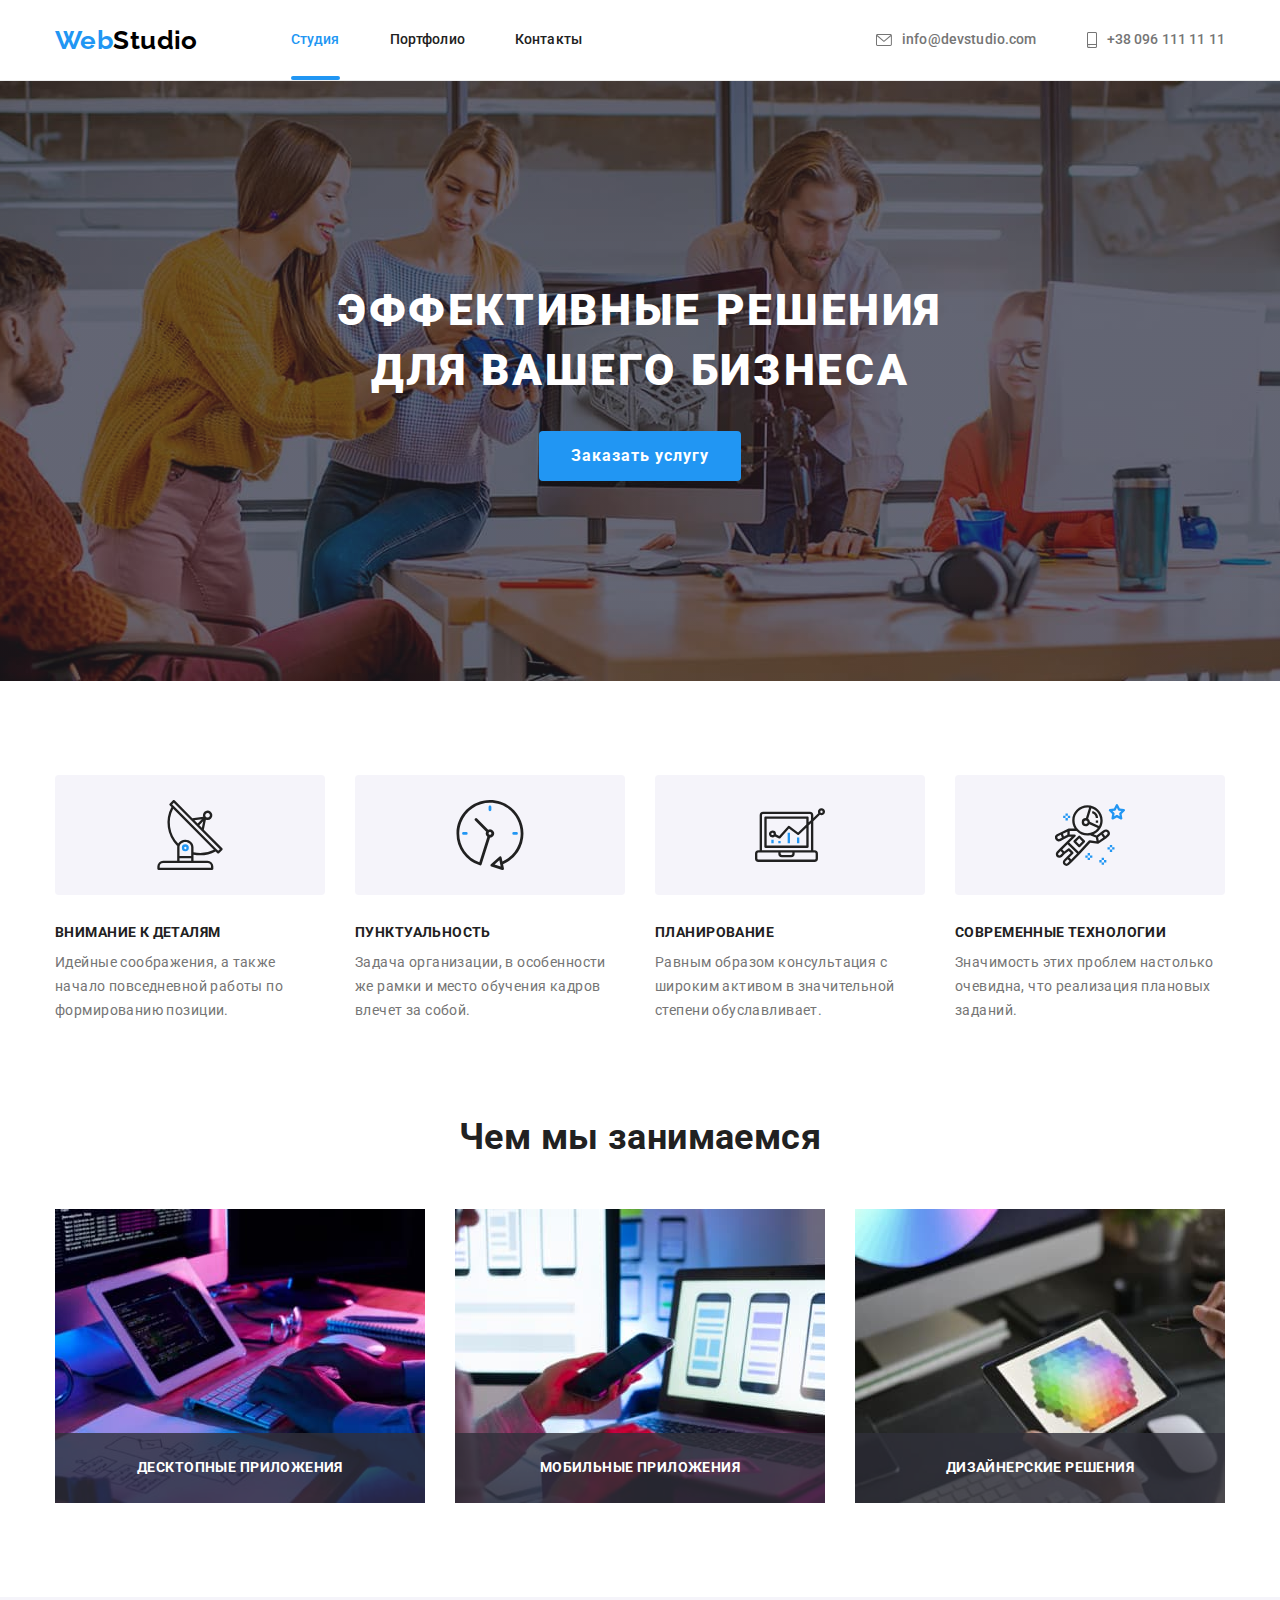
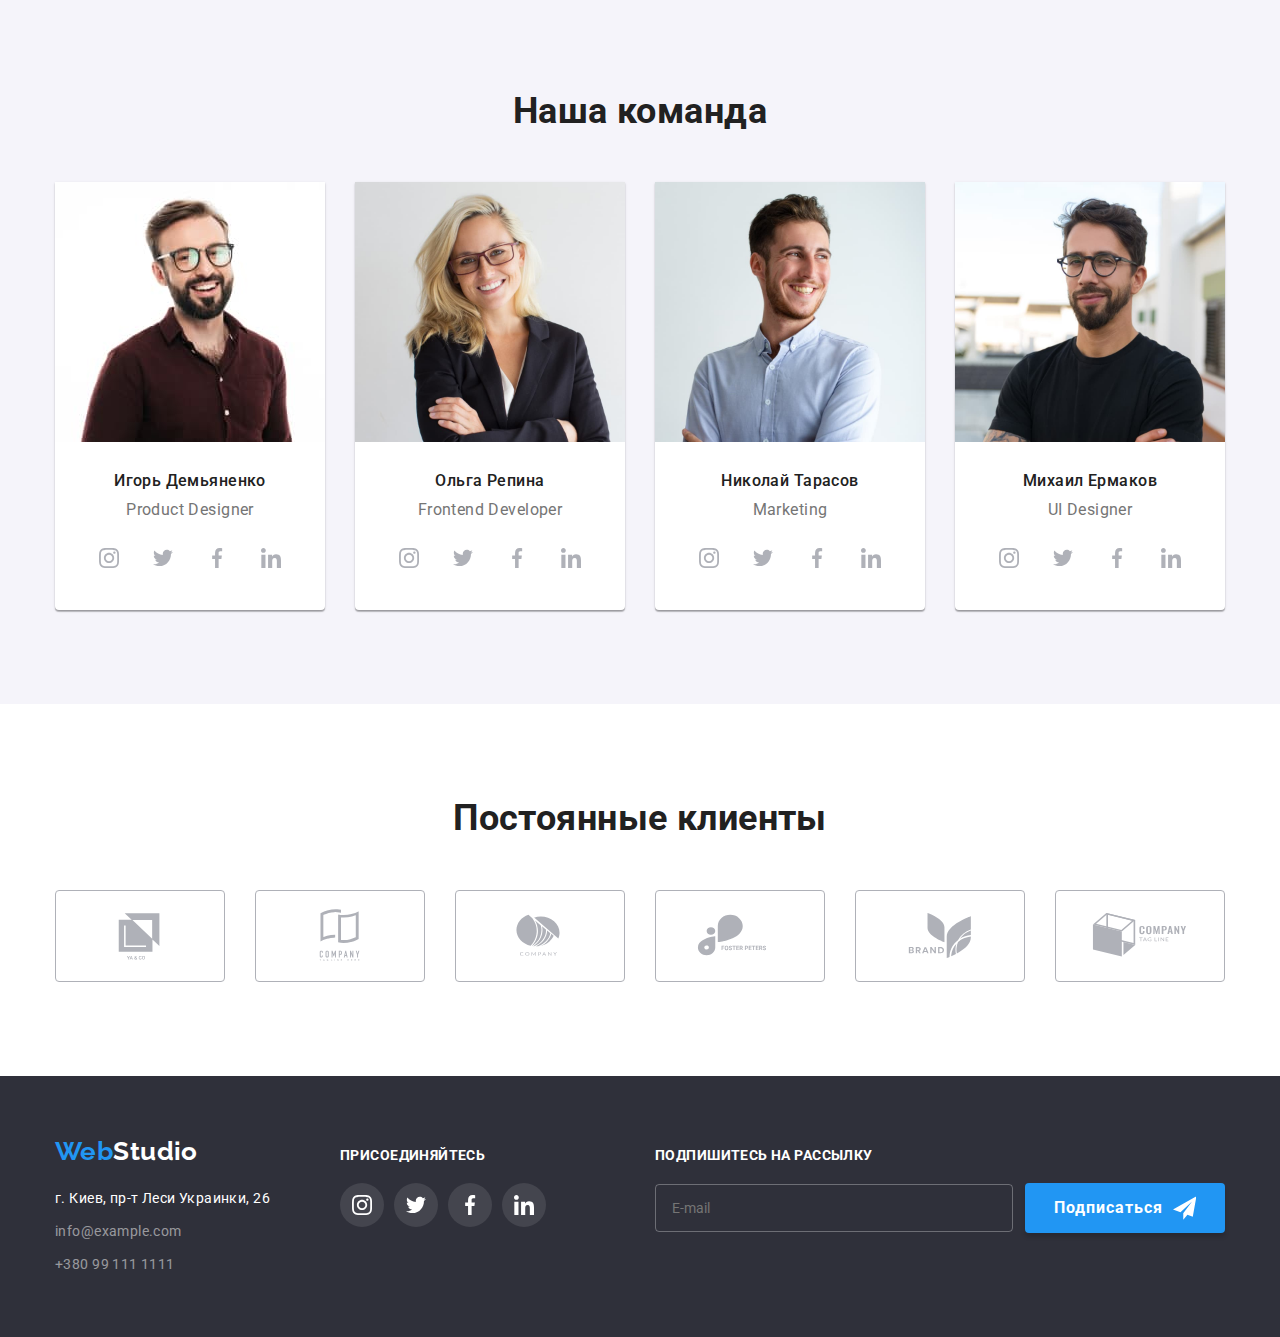
==== commit ab1f518b: "add normalize" ====
--- a/index.html
+++ b/index.html
@@ -10,13 +10,6 @@
     <link
       href="https://fonts.googleapis.com/css2?family=Raleway:wght@700&family=Roboto:wght@400;500;700;900&display=swap"
       rel="stylesheet"
-    />
-    <link
-      rel="stylesheet"
-      href="https://cdnjs.cloudflare.com/ajax/libs/modern-normalize/1.1.0/modern-normalize.min.css"
-      integrity="sha512-wpPYUAdjBVSE4KJnH1VR1HeZfpl1ub8YT/NKx4PuQ5NmX2tKuGu6U/JRp5y+Y8XG2tV+wKQpNHVUX03MfMFn9Q=="
-      crossorigin="anonymous"
-      referrerpolicy="no-referrer"
     />
     <link rel="stylesheet" href="./css/main.min.css" />
   </head>
--- a/css/main.min.css
+++ b/css/main.min.css
@@ -1 +1 @@
-:root{--main-text-color: #757575;--second-text-color: #212121;--accent-text-color: #ffffff;--black-text-color: #000000;--background-main-color: #ffffff;--backgound-second-color: #f5f4fa;--accent-color: #2196f3;--header-footer-background-color: #2f303a;--main-icon-color: #afb1b8;--primary-font: "Roboto", sans-serif;--secondary-font: "Raleway";--letter-spacing: 0.03em;--typical-margin: 30px;--animation-time: 250ms cubic-bezier(0.4, 0, 0.2, 1)}h1,h2,h3,h4,h5,h6,p{margin:0}ul{margin:0;padding-left:0}.visually-hidden{position:absolute;white-space:nowrap;width:1px;height:1px;overflow:hidden;border:0;padding:0;clip:rect(0 0 0 0);clip-path:inset(50%);margin:-1px}body{background-color:var(--background-main-color);color:var(--main-text-color);font-family:var(--primary-font);font-size:14px;letter-spacing:var(--letter-spacing)}img{display:block;max-width:100%;height:auto}.list{list-style:none}.link{text-decoration:none}.container{width:1200px;padding-left:15px;padding-right:15px;margin:0 auto}.section{padding-top:94px;padding-bottom:94px}.soc-link{justify-content:center;width:100%;height:100%;border-radius:50%;transition:background-color var(--animation-time),color var(--animation-time)}.soc-item{width:44px;height:44px}.modal__close-bnt,.form,.clients__link,.work__absolute,.benefits__list,.contact,.nav,.header .container,.soc-link{display:flex;align-items:center}.benefits__item::before,.hero{background-position:center;background-repeat:no-repeat;background-size:cover}.header{border-bottom:1px solid #ececec}.logo{font-family:var(--secondary-font);font-weight:700;font-size:26px;line-height:1.19;color:var(--accent-color)}.header__logo{margin-right:93px}.logo--black{color:var(--black-text-color)}.nav__list{display:flex}.nav__item{position:relative}.nav__item:not(:last-child){margin-right:50px}.nav__link,.contact__link{display:block;padding-top:32px;padding-bottom:32px;font-weight:500;line-height:1.14;letter-spacing:.01em;color:var(--second-text-color);transition-property:color;transition-duration:250ms;transition-timing-function:cubic-bezier(0.4, 0, 0.2, 1)}.nav__link:hover,.nav__link:focus,.contact__link:hover,.contact__link:focus{color:var(--accent-color)}.nav__active{color:var(--accent-color)}.nav__active::after{position:absolute;bottom:0;left:0;content:"";width:100%;height:4px;border-radius:2px;background-color:var(--accent-color)}.contact{justify-content:center;margin-left:auto}.contact__item:not(:last-child){margin-right:50px}.contact__link{display:flex;align-items:center}.contact--color{color:var(--main-text-color)}.contact__tel__icon,.contact__mail__icon{fill:currentColor;margin-right:10px}.hero{padding-top:200px;padding-bottom:200px;background-color:var(--header-footer-background-color);background-image:linear-gradient(rgba(47, 48, 58, 0.4), rgba(47, 48, 58, 0.4)),url(../images/hero-bg-img.jpg);max-width:1600px;height:600px;margin:0 auto}.hero__title{margin-bottom:var(--typical-margin);color:var(--accent-text-color);font-weight:900;font-size:44px;line-height:1.36;letter-spacing:.06em;text-align:center;text-transform:uppercase}.btn{display:block;border:none;border-radius:4px;margin:0 auto;cursor:pointer;font-family:inherit;font-weight:700;font-size:16px;line-height:1.88;letter-spacing:.06em;text-align:center;background-color:var(--accent-color);color:var(--accent-text-color)}.hero__btn,.form-btn{padding:10px 32px;transform:scale(1);transition-property:transform;transition-duration:250ms;transition-timing-function:cubic-bezier(0.4, 0, 0.2, 1)}.hero__btn:hover,.hero__btn:focus,.form-btn:hover,.form-btn:focus{background-color:#188ce8;transform:scale(1.1)}.benefits__item{width:270px}.benefits__item:not(:last-child){margin-right:var(--typical-margin)}.benefits__item::before{display:block;content:"";height:120px;border-radius:4px;background-size:70px;background-color:var(--backgound-second-color)}.benefits__icon-antena::before{background-image:url(../images/icon-antenna.svg)}.benefits__icon-time::before{background-image:url(../images/icon-time.svg)}.benefits__icon-diagram::before{background-image:url(../images/icon-diagram.svg)}.benefits__icon-feature::before{background-image:url(../images/icon-feature.svg)}.benefits__subtitle{margin-top:30px;margin-bottom:10px;color:var(--second-text-color);font-size:14px;line-height:1.14;text-transform:uppercase}.benefits__text{line-height:1.71}.work{padding-top:0px}.work__list{display:flex;margin:-15px}.work__item{position:relative;flex-basis:calc(33.3333333333% - 30px);margin:15px}.work__absolute{position:absolute;bottom:0;width:100%;height:70px;justify-content:center;font-weight:700;line-height:1.14;text-transform:uppercase;color:var(--accent-text-color);background-color:rgba(47,48,58,.8)}.work__title,.team__title,.clients__title{margin-bottom:50px;color:var(--second-text-color);font-size:36px;line-height:1.16;text-align:center}.team{background-color:var(--backgound-second-color)}.team__list{display:flex}.team__item{width:270px;background-color:var(--background-main-color);text-align:center;box-shadow:0px 1px 3px rgba(0,0,0,.12),0px 1px 1px rgba(0,0,0,.14),0px 2px 1px rgba(0,0,0,.2);border-radius:0px 0px 4px 4px}.team__item:not(:last-child){margin-right:var(--typical-margin)}.team__subtitle{margin-bottom:10px;color:var(--second-text-color);font-weight:500;font-size:16px;line-height:1.18;text-align:center}.team__text{margin-bottom:16px;font-size:16px;line-height:1.18}.team__description{border-radius:0px 0px 4px 4px;padding-top:var(--typical-margin);padding-bottom:var(--typical-margin)}.team-soc__list{display:flex;justify-content:center}.team-soc__item:not(:last-child){margin-right:10px}.team-soc__link{color:var(--main-icon-color)}.team-soc__link:hover,.team-soc__link:focus{background-color:var(--accent-color);color:var(--accent-text-color)}.team-soc__icon{fill:currentColor}.clients__list{display:flex}.clients__item:not(:last-child){margin-right:var(--typical-margin)}.clients__link{justify-content:center;width:170px;height:92px;border:1px solid #afb1b8;border-radius:4px;color:var(--main-icon-color);transition:color var(--animation-time),border var(--animation-time)}.clients__link:hover,.clients__link:focus{color:var(--accent-color);border:1px solid var(--accent-color)}.clients__icon{fill:currentColor}.footer{padding-top:60px;padding-bottom:60px;background-color:var(--header-footer-background-color)}.footer-position{display:flex;align-items:baseline}.footer-container{margin-right:70px}.footer-container__logo{display:inline-block;margin-bottom:20px}.logo--white{color:var(--accent-text-color)}.address__street{font-weight:400px;line-height:1.71;transition-property:color;transition-duration:250ms;transition-timing-function:cubic-bezier(0.4, 0, 0.2, 1)}.address__street:hover,.address__street:focus{color:var(--accent-color)}.address__item:not(:last-child){margin-bottom:9px}.address__list{font-style:normal}.address__link{color:var(--accent-text-color)}.address__connect-link{color:rgba(225,225,225,.6)}.join__title,.wrap__title{margin-bottom:20px;font-weight:700;line-height:16px;text-transform:uppercase;color:var(--accent-text-color)}.join-soc__list{display:flex;justify-content:center}.join-soc__item:not(:last-child){margin-right:10px}.join-soc__link{color:var(--accent-text-color);background-color:rgba(255,255,255,.1)}.join-soc__link:hover,.join-soc__link:focus{background-color:var(--accent-color)}.join-soc__link{fill:currentColor}.form{justify-content:center}.subscribe-wrap{margin-left:auto}.input-mail{padding-left:16px;padding-top:15px;padding-bottom:15px;margin-right:12px;width:358px;background-color:rgba(0,0,0,0);outline:rgba(0,0,0,0);border:1px solid rgba(255,255,255,.3);border-radius:4px;color:var(--accent-text-color);transition-property:border;transition-duration:250ms;transition-timing-function:cubic-bezier(0.4, 0, 0.2, 1)}.input-mail:hover{border:1px solid var(--accent-color)}.input-mail:focus{border:1px solid var(--accent-text-color)}.footer-btn{display:flex;align-items:center;justify-content:center;padding:10px 29px;width:200px;box-shadow:0px 4px 4px rgba(0,0,0,.15);transform:scale(1);transition:background-color var(--animation-time),transform var(--animation-time)}.footer-btn:hover,.footer-btn:focus{background-color:#188ce8;transform:scale(1.05)}.btn__icon-telegram{margin-left:10px;fill:currentColor}.backdrop{position:fixed;top:0;left:0;width:100%;height:100%;background-color:rgba(0,0,0,.2);opacity:1;transition-property:opacity;transition-duration:250ms;transition-timing-function:cubic-bezier(0.4, 0, 0.2, 1)}.is-hidden{opacity:0;visibility:hidden;pointer-events:none}.backdrop.is-hidden .modal{transform:translate(-50%, -50%) scale(1.1)}.modal{position:absolute;top:50%;left:50%;transform:translate(-50%, -50%) scale(1);width:528px;min-height:581px;padding:40px;box-shadow:0px 1px 3px rgba(0,0,0,.12),0px 1px 1px rgba(0,0,0,.14),0px 2px 1px rgba(0,0,0,.2);border-radius:4px;background-color:var(--background-main-color);transition-property:transform;transition-duration:250ms;transition-timing-function:cubic-bezier(0.4, 0, 0.2, 1)}.modal-form__title{margin-bottom:12px;font-weight:700;font-size:20px;line-height:1.15;text-align:center;color:var(--second-text-color)}.modal-field{margin-bottom:10px;transition-property:border-color;transition-duration:250ms;transition-timing-function:cubic-bezier(0.4, 0, 0.2, 1)}.modal-field__input{padding:11px 42px;height:40px}.modal-field__label,.textarea-wrap__label{display:block;margin-bottom:4px;font-size:12px;line-height:1.16;letter-spacing:.01em}.modal__close-bnt{position:absolute;top:8px;right:8px;width:30px;height:30px;justify-content:center;border-radius:50%;background-color:var(--background-main-color);border:1px solid rgba(0,0,0,.1);cursor:pointer;perspective:600px;transform:rotate(0deg);transition-property:transform;transition-duration:250ms;transition-timing-function:cubic-bezier(0.4, 0, 0.2, 1)}.modal__close-bnt:hover,.modal__close-bnt:focus{fill:var(--accent-color);transform:rotate(90deg)}.modal__close-icon{width:18px;height:18px;transition-property:fill;transition-duration:250ms;transition-timing-function:cubic-bezier(0.4, 0, 0.2, 1)}.form-child{width:100%;border:1px solid rgba(33,33,33,.2);border-radius:4px;background-color:rgba(0,0,0,0);outline:rgba(0,0,0,0);transition-property:border-color;transition-duration:250ms;transition-timing-function:cubic-bezier(0.4, 0, 0.2, 1)}.form-child:focus{border:1px solid var(--accent-color)}.modal-field__wrap{position:relative}.modal-field__icon{position:absolute;left:12px;top:50%;transform:translatey(-50%);transition:fill var --animation-time}.modal-field__input:focus+.modal-field__icon{fill:var(--accent-color)}.textarea-wrap{margin-bottom:20px}.textarea-wrap__textarea{height:120px;padding:12px 16px;resize:none}.textarea-wrap__textarea::placeholder{font-size:12px;line-height:1.16;letter-spacing:.01em;color:rgba(117,117,117,.5)}.modal-checkbox{display:flex;align-items:baseline;margin-bottom:var(--typical-margin)}.modal-checkbox__input{padding-left:54px}.modal-checkbox__label{display:flex;align-items:center;justify-content:center;font-weight:400;line-height:1.71}.modal-checkbox__label span{width:16px;height:15px;border:2px solid var(--second-text-color);border-radius:2px;margin-right:9px;display:flex;align-items:center;justify-content:center;transition:background-color var(--animation-time),color var(--animation-time),fill var(--animation-time)}.modal-checkbox__icon{fill:rgba(0,0,0,0)}.modal-checkbox__input:checked+.modal-checkbox__label .modal-checkbox__icon{fill:var(--background-main-color)}.modal-checkbox__input:checked+.modal-checkbox__label span{background-color:var(--accent-color);border:none}.modal-checkbox__link{color:var(--accent-color)}.form-btn{padding:10px 55px;box-shadow:0px 1px 3px rgba(0,0,0,.12),0px 1px 1px rgba(0,0,0,.14),0px 2px 1px rgba(0,0,0,.2);transition-duration:500ms;transform:scale(1.01);transition-property:transform;transition-duration:250ms;transition-timing-function:cubic-bezier(0.4, 0, 0.2, 1)}.portfolio-btn{padding:6px 22px;border:none;border-radius:4px;background-color:var(--backgound-second-color);color:var(--second-text-color);transition:background-color var(--animation-time),color var(--animation-time),box-shadow var(--animation-time)}.portfolio-btn:hover,.portfolio-btn:focus{background-color:var(--accent-color);color:var(--accent-text-color);box-shadow:0px 3px 1px rgba(0,0,0,.1),0px 1px 2px rgba(0,0,0,.08),0px 2px 2px rgba(0,0,0,.12)}.portfolio-list{display:flex;justify-content:center;margin-bottom:50px}.portfolio-item:not(:last-child){margin-right:8px}.portfolio-btn-text{font-family:inherit;font-weight:500;font-size:16px;line-height:1.62;text-align:center;cursor:pointer}.card{display:flex;flex-wrap:wrap;margin:-15px}.card-item{flex-basis:calc(33.3333333333% - 30px);margin:15px}.card-relative{position:relative;height:294px;overflow:hidden}.card-subtitle{margin-bottom:4px;color:var(--second-text-color);font-size:18px;line-height:2;letter-spacing:.06em}.card-link{display:block;color:inherit}.card-link:hover,.card-link:focus{box-shadow:0px 1px 1px rgba(0,0,0,.12),0px 4px 4px rgba(0,0,0,.06),1px 4px 6px rgba(0,0,0,.16)}.card-absolute{position:absolute;bottom:0;right:0;width:100%;height:100%;padding-left:24px;padding-right:24px;padding-top:63px;padding-bottom:63px;font-size:18px;line-height:1.56;transform:translatey(101%);overflow:hidden;transition-property:transform;transition-duration:250ms;transition-timing-function:cubic-bezier(0.4, 0, 0.2, 1);color:var(--accent-text-color);background-color:rgba(33,150,243,.9)}.card-link:hover .card-absolute,.card-link:focus .card-absolute{transform:translatey(0);background-color:rgba(33,150,243,.9)}.card-text{font-size:16px;line-height:1.88}.card-text-possition{padding:20px 24px;border:1px solid #eee;border-top:0}/*# sourceMappingURL=main.min.css.map */+/*! modern-normalize v1.1.0 | MIT License | https://github.com/sindresorhus/modern-normalize */*,::after,::before{box-sizing:border-box}html{-moz-tab-size:4;tab-size:4}html{line-height:1.15;-webkit-text-size-adjust:100%}body{margin:0}body{font-family:system-ui,-apple-system,"Segoe UI",Roboto,Helvetica,Arial,sans-serif,"Apple Color Emoji","Segoe UI Emoji"}hr{height:0;color:inherit}abbr[title]{text-decoration:underline dotted}b,strong{font-weight:bolder}code,kbd,pre,samp{font-family:ui-monospace,SFMono-Regular,Consolas,"Liberation Mono",Menlo,monospace;font-size:1em}small{font-size:80%}sub,sup{font-size:75%;line-height:0;position:relative;vertical-align:baseline}sub{bottom:-0.25em}sup{top:-0.5em}table{text-indent:0;border-color:inherit}button,input,optgroup,select,textarea{font-family:inherit;font-size:100%;line-height:1.15;margin:0}button,select{text-transform:none}[type=button],[type=reset],[type=submit],button{-webkit-appearance:button}::-moz-focus-inner{border-style:none;padding:0}:-moz-focusring{outline:1px dotted ButtonText}:-moz-ui-invalid{box-shadow:none}legend{padding:0}progress{vertical-align:baseline}::-webkit-inner-spin-button,::-webkit-outer-spin-button{height:auto}[type=search]{-webkit-appearance:textfield;outline-offset:-2px}::-webkit-search-decoration{-webkit-appearance:none}::-webkit-file-upload-button{-webkit-appearance:button;font:inherit}summary{display:list-item}:root{--main-text-color: #757575;--second-text-color: #212121;--accent-text-color: #ffffff;--black-text-color: #000000;--background-main-color: #ffffff;--backgound-second-color: #f5f4fa;--accent-color: #2196f3;--header-footer-background-color: #2f303a;--main-icon-color: #afb1b8;--primary-font: "Roboto", sans-serif;--secondary-font: "Raleway";--letter-spacing: 0.03em;--typical-margin: 30px;--animation-time: 250ms cubic-bezier(0.4, 0, 0.2, 1)}h1,h2,h3,h4,h5,h6,p{margin:0}ul{margin:0;padding-left:0}.visually-hidden{position:absolute;white-space:nowrap;width:1px;height:1px;overflow:hidden;border:0;padding:0;clip:rect(0 0 0 0);clip-path:inset(50%);margin:-1px}body{background-color:var(--background-main-color);color:var(--main-text-color);font-family:var(--primary-font);font-size:14px;letter-spacing:var(--letter-spacing)}img{display:block;max-width:100%;height:auto}.list{list-style:none}.link{text-decoration:none}.container{width:1200px;padding-left:15px;padding-right:15px;margin:0 auto}.section{padding-top:94px;padding-bottom:94px}.soc-link{justify-content:center;width:100%;height:100%;border-radius:50%;transition:background-color var(--animation-time),color var(--animation-time)}.soc-item{width:44px;height:44px}.modal__close-bnt,.form,.clients__link,.work__absolute,.benefits__list,.contact,.nav,.header .container,.soc-link{display:flex;align-items:center}.benefits__item::before,.hero{background-position:center;background-repeat:no-repeat;background-size:cover}.header{border-bottom:1px solid #ececec}.logo{font-family:var(--secondary-font);font-weight:700;font-size:26px;line-height:1.19;color:var(--accent-color)}.header__logo{margin-right:93px}.logo--black{color:var(--black-text-color)}.nav__list{display:flex}.nav__item{position:relative}.nav__item:not(:last-child){margin-right:50px}.nav__link,.contact__link{display:block;padding-top:32px;padding-bottom:32px;font-weight:500;line-height:1.14;letter-spacing:.01em;color:var(--second-text-color);transition-property:color;transition-duration:250ms;transition-timing-function:cubic-bezier(0.4, 0, 0.2, 1)}.nav__link:hover,.nav__link:focus,.contact__link:hover,.contact__link:focus{color:var(--accent-color)}.nav__active{color:var(--accent-color)}.nav__active::after{position:absolute;bottom:0;left:0;content:"";width:100%;height:4px;border-radius:2px;background-color:var(--accent-color)}.contact{justify-content:center;margin-left:auto}.contact__item:not(:last-child){margin-right:50px}.contact__link{display:flex;align-items:center}.contact--color{color:var(--main-text-color)}.contact__tel__icon,.contact__mail__icon{fill:currentColor;margin-right:10px}.hero{padding-top:200px;padding-bottom:200px;background-color:var(--header-footer-background-color);background-image:linear-gradient(rgba(47, 48, 58, 0.4), rgba(47, 48, 58, 0.4)),url(../images/hero-bg-img.jpg);max-width:1600px;height:600px;margin:0 auto}.hero__title{margin-bottom:var(--typical-margin);color:var(--accent-text-color);font-weight:900;font-size:44px;line-height:1.36;letter-spacing:.06em;text-align:center;text-transform:uppercase}.btn{display:block;border:none;border-radius:4px;margin:0 auto;cursor:pointer;font-family:inherit;font-weight:700;font-size:16px;line-height:1.88;letter-spacing:.06em;text-align:center;background-color:var(--accent-color);color:var(--accent-text-color)}.hero__btn,.form-btn{padding:10px 32px;transform:scale(1);transition-property:transform;transition-duration:250ms;transition-timing-function:cubic-bezier(0.4, 0, 0.2, 1)}.hero__btn:hover,.hero__btn:focus,.form-btn:hover,.form-btn:focus{background-color:#188ce8;transform:scale(1.1)}.benefits__item{width:270px}.benefits__item:not(:last-child){margin-right:var(--typical-margin)}.benefits__item::before{display:block;content:"";height:120px;border-radius:4px;background-size:70px;background-color:var(--backgound-second-color)}.benefits__icon-antena::before{background-image:url(../images/icon-antenna.svg)}.benefits__icon-time::before{background-image:url(../images/icon-time.svg)}.benefits__icon-diagram::before{background-image:url(../images/icon-diagram.svg)}.benefits__icon-feature::before{background-image:url(../images/icon-feature.svg)}.benefits__subtitle{margin-top:30px;margin-bottom:10px;color:var(--second-text-color);font-size:14px;line-height:1.14;text-transform:uppercase}.benefits__text{line-height:1.71}.work{padding-top:0px}.work__list{display:flex;margin:-15px}.work__item{position:relative;flex-basis:calc(33.3333333333% - 30px);margin:15px}.work__absolute{position:absolute;bottom:0;width:100%;height:70px;justify-content:center;font-weight:700;line-height:1.14;text-transform:uppercase;color:var(--accent-text-color);background-color:rgba(47,48,58,.8)}.work__title,.team__title,.clients__title{margin-bottom:50px;color:var(--second-text-color);font-size:36px;line-height:1.16;text-align:center}.team{background-color:var(--backgound-second-color)}.team__list{display:flex}.team__item{width:270px;background-color:var(--background-main-color);text-align:center;box-shadow:0px 1px 3px rgba(0,0,0,.12),0px 1px 1px rgba(0,0,0,.14),0px 2px 1px rgba(0,0,0,.2);border-radius:0px 0px 4px 4px}.team__item:not(:last-child){margin-right:var(--typical-margin)}.team__subtitle{margin-bottom:10px;color:var(--second-text-color);font-weight:500;font-size:16px;line-height:1.18;text-align:center}.team__text{margin-bottom:16px;font-size:16px;line-height:1.18}.team__description{border-radius:0px 0px 4px 4px;padding-top:var(--typical-margin);padding-bottom:var(--typical-margin)}.team-soc__list{display:flex;justify-content:center}.team-soc__item:not(:last-child){margin-right:10px}.team-soc__link{color:var(--main-icon-color)}.team-soc__link:hover,.team-soc__link:focus{background-color:var(--accent-color);color:var(--accent-text-color)}.team-soc__icon{fill:currentColor}.clients__list{display:flex}.clients__item:not(:last-child){margin-right:var(--typical-margin)}.clients__link{justify-content:center;width:170px;height:92px;border:1px solid #afb1b8;border-radius:4px;color:var(--main-icon-color);transition:color var(--animation-time),border var(--animation-time)}.clients__link:hover,.clients__link:focus{color:var(--accent-color);border:1px solid var(--accent-color)}.clients__icon{fill:currentColor}.footer{padding-top:60px;padding-bottom:60px;background-color:var(--header-footer-background-color)}.footer-position{display:flex;align-items:baseline}.footer-container{margin-right:70px}.footer-container__logo{display:inline-block;margin-bottom:20px}.logo--white{color:var(--accent-text-color)}.address__street{font-weight:400px;line-height:1.71;transition-property:color;transition-duration:250ms;transition-timing-function:cubic-bezier(0.4, 0, 0.2, 1)}.address__street:hover,.address__street:focus{color:var(--accent-color)}.address__item:not(:last-child){margin-bottom:9px}.address__list{font-style:normal}.address__link{color:var(--accent-text-color)}.address__connect-link{color:rgba(225,225,225,.6)}.join__title,.wrap__title{margin-bottom:20px;font-weight:700;line-height:16px;text-transform:uppercase;color:var(--accent-text-color)}.join-soc__list{display:flex;justify-content:center}.join-soc__item:not(:last-child){margin-right:10px}.join-soc__link{color:var(--accent-text-color);background-color:rgba(255,255,255,.1)}.join-soc__link:hover,.join-soc__link:focus{background-color:var(--accent-color)}.join-soc__link{fill:currentColor}.form{justify-content:center}.subscribe-wrap{margin-left:auto}.input-mail{padding-left:16px;padding-top:15px;padding-bottom:15px;margin-right:12px;width:358px;background-color:rgba(0,0,0,0);outline:rgba(0,0,0,0);border:1px solid rgba(255,255,255,.3);border-radius:4px;color:var(--accent-text-color);transition-property:border;transition-duration:250ms;transition-timing-function:cubic-bezier(0.4, 0, 0.2, 1)}.input-mail:hover{border:1px solid var(--accent-color)}.input-mail:focus{border:1px solid var(--accent-text-color)}.footer-btn{display:flex;align-items:center;justify-content:center;padding:10px 29px;width:200px;box-shadow:0px 4px 4px rgba(0,0,0,.15);transform:scale(1);transition:background-color var(--animation-time),transform var(--animation-time)}.footer-btn:hover,.footer-btn:focus{background-color:#188ce8;transform:scale(1.05)}.btn__icon-telegram{margin-left:10px;fill:currentColor}.backdrop{position:fixed;top:0;left:0;width:100%;height:100%;background-color:rgba(0,0,0,.2);opacity:1;transition-property:opacity;transition-duration:250ms;transition-timing-function:cubic-bezier(0.4, 0, 0.2, 1)}.is-hidden{opacity:0;visibility:hidden;pointer-events:none}.backdrop.is-hidden .modal{transform:translate(-50%, -50%) scale(1.1)}.modal{position:absolute;top:50%;left:50%;transform:translate(-50%, -50%) scale(1);width:528px;min-height:581px;padding:40px;box-shadow:0px 1px 3px rgba(0,0,0,.12),0px 1px 1px rgba(0,0,0,.14),0px 2px 1px rgba(0,0,0,.2);border-radius:4px;background-color:var(--background-main-color);transition-property:transform;transition-duration:250ms;transition-timing-function:cubic-bezier(0.4, 0, 0.2, 1)}.modal-form__title{margin-bottom:12px;font-weight:700;font-size:20px;line-height:1.15;text-align:center;color:var(--second-text-color)}.modal-field{margin-bottom:10px;transition-property:border-color;transition-duration:250ms;transition-timing-function:cubic-bezier(0.4, 0, 0.2, 1)}.modal-field__input{padding:11px 42px;height:40px}.modal-field__label,.textarea-wrap__label{display:block;margin-bottom:4px;font-size:12px;line-height:1.16;letter-spacing:.01em}.modal__close-bnt{position:absolute;top:8px;right:8px;width:30px;height:30px;justify-content:center;border-radius:50%;background-color:var(--background-main-color);border:1px solid rgba(0,0,0,.1);cursor:pointer;perspective:600px;transform:rotate(0deg);transition-property:transform;transition-duration:250ms;transition-timing-function:cubic-bezier(0.4, 0, 0.2, 1)}.modal__close-bnt:hover,.modal__close-bnt:focus{fill:var(--accent-color);transform:rotate(90deg)}.modal__close-icon{width:18px;height:18px;transition-property:fill;transition-duration:250ms;transition-timing-function:cubic-bezier(0.4, 0, 0.2, 1)}.form-child{width:100%;border:1px solid rgba(33,33,33,.2);border-radius:4px;background-color:rgba(0,0,0,0);outline:rgba(0,0,0,0);transition-property:border-color;transition-duration:250ms;transition-timing-function:cubic-bezier(0.4, 0, 0.2, 1)}.form-child:focus{border:1px solid var(--accent-color)}.modal-field__wrap{position:relative}.modal-field__icon{position:absolute;left:12px;top:50%;transform:translatey(-50%);transition:fill var --animation-time}.modal-field__input:focus+.modal-field__icon{fill:var(--accent-color)}.textarea-wrap{margin-bottom:20px}.textarea-wrap__textarea{height:120px;padding:12px 16px;resize:none}.textarea-wrap__textarea::placeholder{font-size:12px;line-height:1.16;letter-spacing:.01em;color:rgba(117,117,117,.5)}.modal-checkbox{display:flex;align-items:baseline;margin-bottom:var(--typical-margin)}.modal-checkbox__input{padding-left:54px}.modal-checkbox__label{display:flex;align-items:center;justify-content:center;font-weight:400;line-height:1.71}.modal-checkbox__label span{width:16px;height:15px;border:2px solid var(--second-text-color);border-radius:2px;margin-right:9px;display:flex;align-items:center;justify-content:center;transition:background-color var(--animation-time),color var(--animation-time),fill var(--animation-time)}.modal-checkbox__icon{fill:rgba(0,0,0,0)}.modal-checkbox__input:checked+.modal-checkbox__label .modal-checkbox__icon{fill:var(--background-main-color)}.modal-checkbox__input:checked+.modal-checkbox__label span{background-color:var(--accent-color);border:none}.modal-checkbox__link{color:var(--accent-color)}.form-btn{padding:10px 55px;box-shadow:0px 1px 3px rgba(0,0,0,.12),0px 1px 1px rgba(0,0,0,.14),0px 2px 1px rgba(0,0,0,.2);transition-duration:500ms;transform:scale(1.01);transition-property:transform;transition-duration:250ms;transition-timing-function:cubic-bezier(0.4, 0, 0.2, 1)}.portfolio-btn{padding:6px 22px;border:none;border-radius:4px;background-color:var(--backgound-second-color);color:var(--second-text-color);transition:background-color var(--animation-time),color var(--animation-time),box-shadow var(--animation-time)}.portfolio-btn:hover,.portfolio-btn:focus{background-color:var(--accent-color);color:var(--accent-text-color);box-shadow:0px 3px 1px rgba(0,0,0,.1),0px 1px 2px rgba(0,0,0,.08),0px 2px 2px rgba(0,0,0,.12)}.portfolio-list{display:flex;justify-content:center;margin-bottom:50px}.portfolio-item:not(:last-child){margin-right:8px}.portfolio-btn-text{font-family:inherit;font-weight:500;font-size:16px;line-height:1.62;text-align:center;cursor:pointer}.card{display:flex;flex-wrap:wrap;margin:-15px}.card-item{flex-basis:calc(33.3333333333% - 30px);margin:15px}.card-relative{position:relative;height:294px;overflow:hidden}.card-subtitle{margin-bottom:4px;color:var(--second-text-color);font-size:18px;line-height:2;letter-spacing:.06em}.card-link{display:block;color:inherit}.card-link:hover,.card-link:focus{box-shadow:0px 1px 1px rgba(0,0,0,.12),0px 4px 4px rgba(0,0,0,.06),1px 4px 6px rgba(0,0,0,.16)}.card-absolute{position:absolute;bottom:0;right:0;width:100%;height:100%;padding-left:24px;padding-right:24px;padding-top:63px;padding-bottom:63px;font-size:18px;line-height:1.56;transform:translatey(101%);overflow:hidden;transition-property:transform;transition-duration:250ms;transition-timing-function:cubic-bezier(0.4, 0, 0.2, 1);color:var(--accent-text-color);background-color:rgba(33,150,243,.9)}.card-link:hover .card-absolute,.card-link:focus .card-absolute{transform:translatey(0);background-color:rgba(33,150,243,.9)}.card-text{font-size:16px;line-height:1.88}.card-text-possition{padding:20px 24px;border:1px solid #eee;border-top:0}/*# sourceMappingURL=main.min.css.map */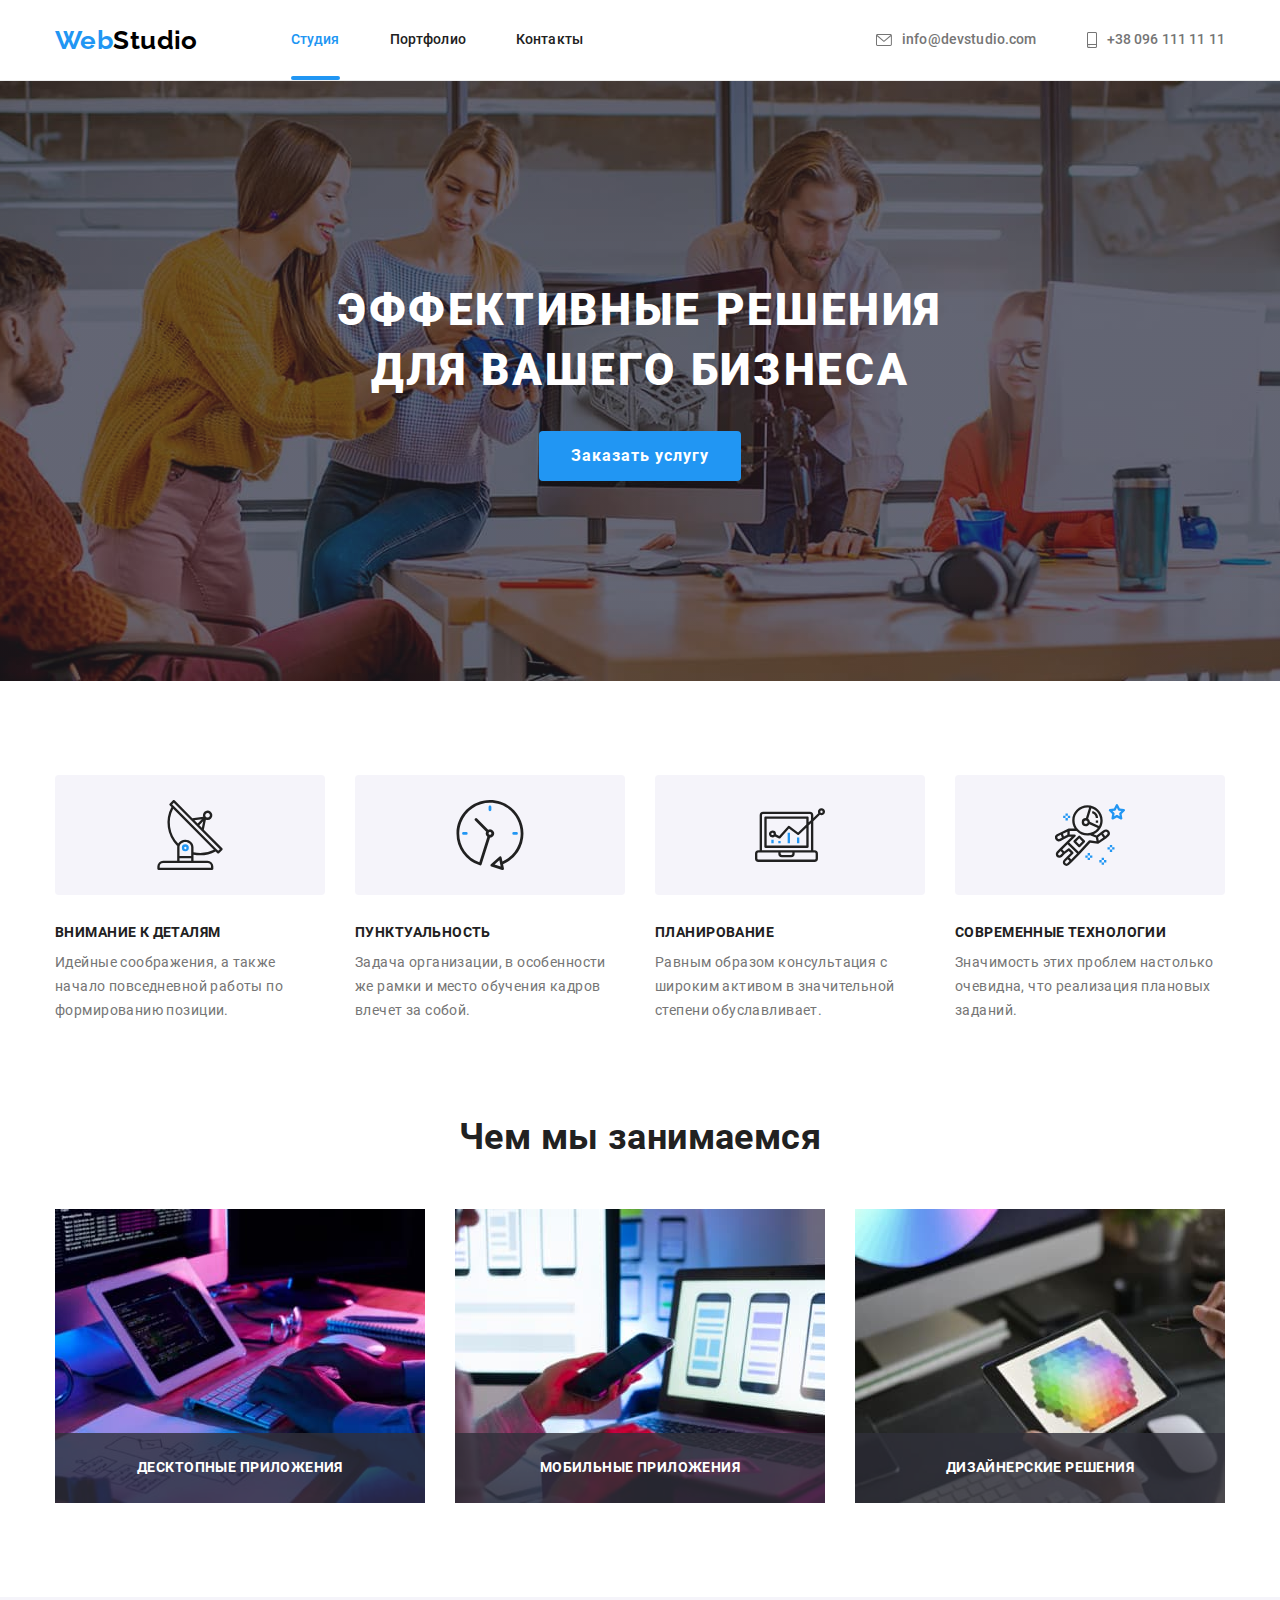
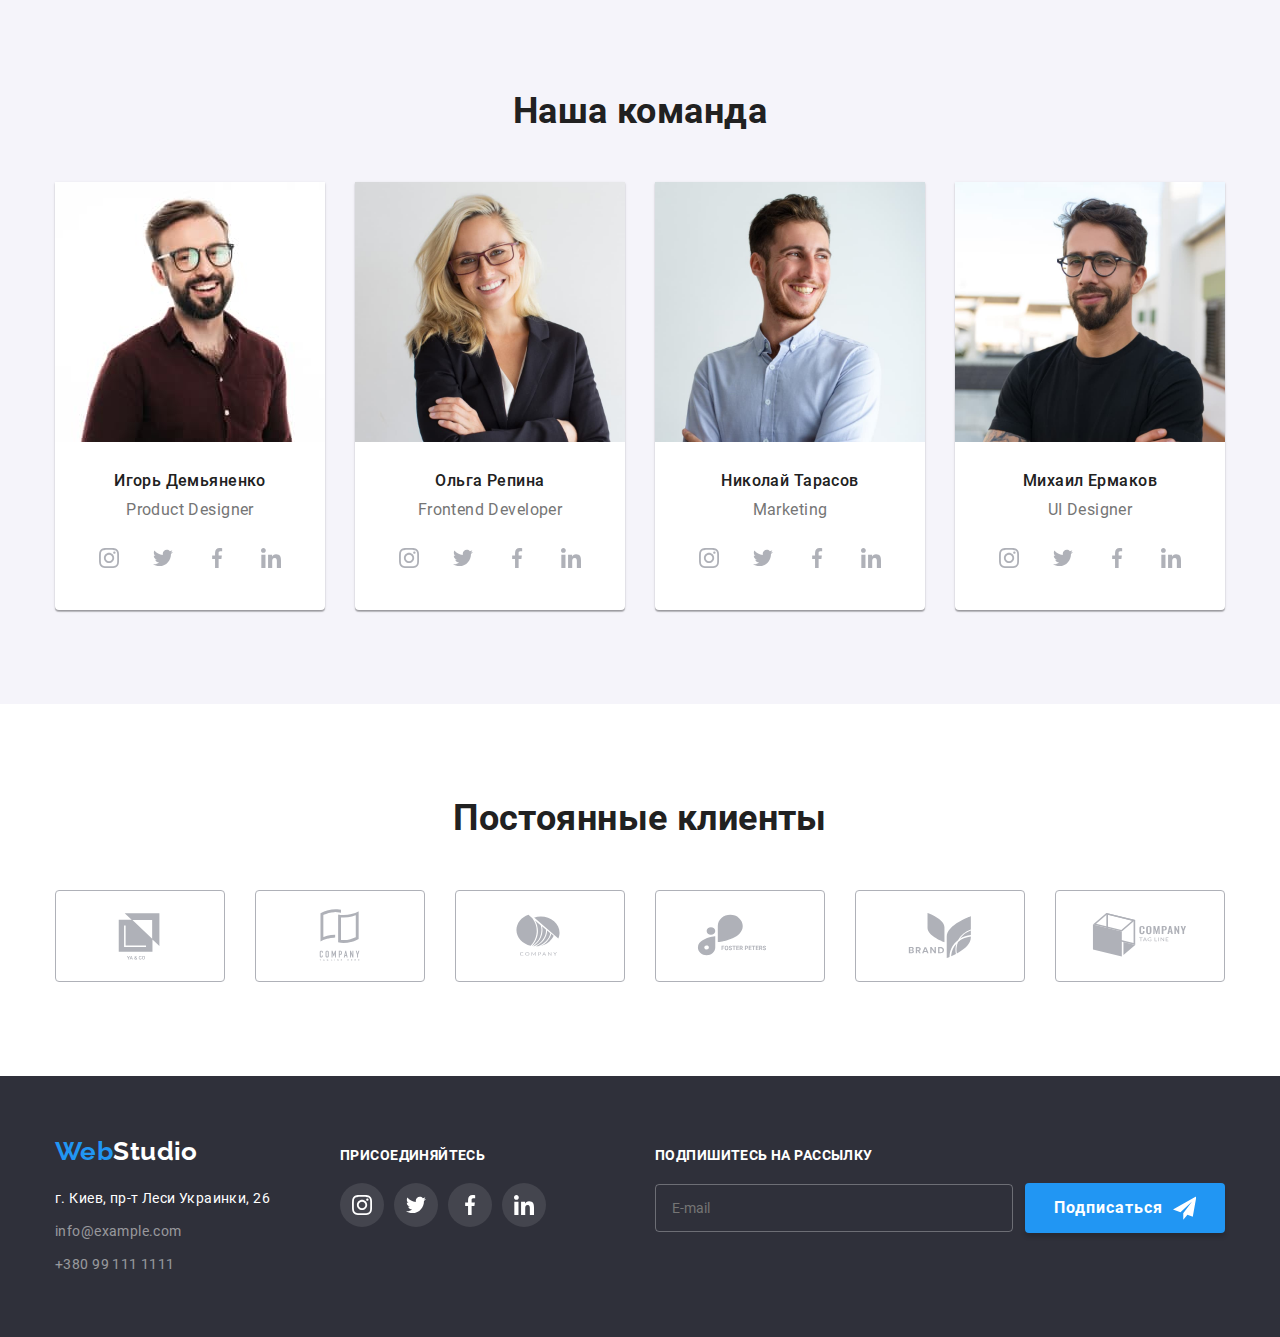
==== commit eabbf642: "add local font face" ====
--- a/index.html
+++ b/index.html
@@ -7,10 +7,10 @@
     <title>Studio</title>
     <link rel="preconnect" href="https://fonts.googleapis.com" />
     <link rel="preconnect" href="https://fonts.gstatic.com" crossorigin />
-    <link
+    <!-- <link
       href="https://fonts.googleapis.com/css2?family=Raleway:wght@700&family=Roboto:wght@400;500;700;900&display=swap"
       rel="stylesheet"
-    />
+    /> -->
     <link rel="stylesheet" href="./css/main.min.css" />
   </head>
   <body>
@@ -31,7 +31,7 @@
             <li class="nav__item"><a href="" class="nav__link link">Контакты</a></li>
           </ul>
         </nav>
-        <ul class="contact list">
+        <ul class="contact nav-contact list">
           <li class="contact__item">
             <a href="mailto:info@devstudio.com" class="contact__link contact--color link"
               ><svg class="contact__mail__icon" width="16" height="12">
@@ -96,7 +96,7 @@
       <!--Works-->
       <section class="work section">
         <div class="container">
-          <h2 class="work__title">Чем мы занимаемся</h2>
+          <h2 class="title title--possition">Чем мы занимаемся</h2>
           <ul class="work__list list">
             <li class="work__item">
               <img src="./images/box1.jpg" alt="Website development" width="370" />
@@ -116,36 +116,36 @@
       <!--Team-->
       <section class="team section">
         <div class="container">
-          <h2 class="team__title">Наша команда</h2>
+          <h2 class="title title--possition">Наша команда</h2>
           <ul class="team__list list">
             <li class="team__item">
               <img src="./images/img1.jpg" alt="Igor Demyanenko" width="270" />
               <div class="team__description">
                 <h3 class="team__subtitle">Игорь Демьяненко</h3>
                 <p class="team__text">Product Designer</p>
-                <ul class="team-soc__list soc-list list">
-                  <li class="team-soc__item soc-item">
-                    <a href="" class="team-soc__link soc-link link">
-                      <svg class="team-soc__icon" width="20" height="20">
+                <ul class="soc team--soc--list list">
+                  <li class="soc__item team--soc--item">
+                    <a href="" class="soc__link team--soc--link link">
+                      <svg class="soc__icon" width="20" height="20">
                         <use href="./images/icons.svg.svg#icon-instagram"></use>
                       </svg>
                     </a>
                   </li>
-                  <li class="team-soc__item soc-item">
-                    <a href="" class="team-soc__link soc-link link">
-                      <svg class="team-soc__icon" width="20" height="20">
+                  <li class="soc__item team--soc--item">
+                    <a href="" class="soc__link team--soc--link link">
+                      <svg class="soc__icon" width="20" height="20">
                         <use href="./images/icons.svg.svg#icon-twitter"></use></svg
                     ></a>
                   </li>
-                  <li class="team-soc__item soc-item">
-                    <a href="" class="team-soc__link soc-link link">
-                      <svg class="team-soc__icon" width="20" height="20">
+                  <li class="soc__item team--soc--item">
+                    <a href="" class="soc__link team--soc--link link">
+                      <svg class="soc__icon" width="20" height="20">
                         <use href="./images/icons.svg.svg#icon-facebook"></use></svg
                     ></a>
                   </li>
-                  <li class="team-soc__item soc-item">
-                    <a href="" class="team-soc__link soc-link link">
-                      <svg class="team-soc__icon" width="20" height="20">
+                  <li class="soc__item team--soc--item">
+                    <a href="" class="soc__link team--soc--link link">
+                      <svg class="soc__icon" width="20" height="20">
                         <use href="./images/icons.svg.svg#icon-linkedin"></use></svg
                     ></a>
                   </li>
@@ -157,31 +157,31 @@
               <div class="team__description">
                 <h3 class="team__subtitle">Ольга Репина</h3>
                 <p class="team__text">Frontend Developer</p>
-                <ul class="team-soc__list list">
-                  <li class="team-soc__item soc-item">
-                    <a href="" class="team-soc__link soc-link link">
-                      <svg class="team-soc__icon" width="20" height="20">
+                <ul class="soc team--soc--list list">
+                  <li class="soc__item team--soc--item">
+                    <a href="" class="soc__link team--soc--link link">
+                      <svg class="soc__icon" width="20" height="20">
                         <use href="./images/icons.svg.svg#icon-instagram"></use>
                       </svg>
                     </a>
                   </li>
-                  <li class="team-soc__item soc-item">
-                    <a href="" class="team-soc__link soc-link link">
-                      <svg class="team-soc__icon" width="20" height="20">
+                  <li class="soc__item team--soc--item">
+                    <a href="" class="soc__link team--soc--link link">
+                      <svg class="soc__icon" width="20" height="20">
                         <use href="./images/icons.svg.svg#icon-twitter"></use>
                       </svg>
                     </a>
                   </li>
-                  <li class="team-soc__item soc-item">
-                    <a href="" class="team-soc__link soc-link link">
-                      <svg class="team-soc__icon" width="20" height="20">
+                  <li class="soc__item team--soc--item">
+                    <a href="" class="soc__link team--soc--link link">
+                      <svg class="soc__icon" width="20" height="20">
                         <use href="./images/icons.svg.svg#icon-facebook"></use>
                       </svg>
                     </a>
                   </li>
-                  <li class="team-soc__item soc-item">
-                    <a href="" class="team-soc__link soc-link link">
-                      <svg class="team-soc__icon" width="20" height="20">
+                  <li class="soc__item team--soc--item">
+                    <a href="" class="soc__link team--soc--link link">
+                      <svg class="soc__icon" width="20" height="20">
                         <use href="./images/icons.svg.svg#icon-linkedin"></use>
                       </svg>
                     </a>
@@ -194,31 +194,31 @@
               <div class="team__description">
                 <h3 class="team__subtitle">Николай Тарасов</h3>
                 <p class="team__text">Marketing</p>
-                <ul class="team-soc__list list">
-                  <li class="team-soc__item soc-item">
-                    <a href="" class="team-soc__link soc-link link">
-                      <svg class="team-soc__icon" width="20" height="20">
+                <ul class="soc team--soc--list list">
+                  <li class="soc__item team--soc--item">
+                    <a href="" class="soc__link team--soc--link link">
+                      <svg class="soc__icon" width="20" height="20">
                         <use href="./images/icons.svg.svg#icon-instagram"></use>
                       </svg>
                     </a>
                   </li>
-                  <li class="team-soc__item soc-item">
-                    <a href="" class="team-soc__link soc-link link">
-                      <svg class="team-soc__icon" width="20" height="20">
+                  <li class="soc__item team--soc--item">
+                    <a href="" class="soc__link team--soc--link link">
+                      <svg class="soc__icon" width="20" height="20">
                         <use href="./images/icons.svg.svg#icon-twitter"></use>
                       </svg>
                     </a>
                   </li>
-                  <li class="team-soc__item soc-item">
-                    <a href="" class="team-soc__link soc-link link">
-                      <svg class="team-soc__icon" width="20" height="20">
+                  <li class="soc__item team--soc--item">
+                    <a href="" class="soc__link team--soc--link link">
+                      <svg class="soc__icon" width="20" height="20">
                         <use href="./images/icons.svg.svg#icon-facebook"></use>
                       </svg>
                     </a>
                   </li>
-                  <li class="team-soc__item soc-item">
-                    <a href="" class="team-soc__link soc-link link">
-                      <svg class="team-soc__icon" width="20" height="20">
+                  <li class="soc__item team--soc--item">
+                    <a href="" class="soc__link team--soc--link link">
+                      <svg class="soc__icon" width="20" height="20">
                         <use href="./images/icons.svg.svg#icon-linkedin"></use>
                       </svg>
                     </a>
@@ -231,31 +231,31 @@
               <div class="team__description">
                 <h3 class="team__subtitle">Михаил Ермаков</h3>
                 <p class="team__text">UI Designer</p>
-                <ul class="team-soc__list list">
-                  <li class="team-soc__item soc-item">
-                    <a href="" class="team-soc__link soc-link link">
-                      <svg class="team-soc__icon" width="20" height="20">
+                <ul class="soc team--soc--list list">
+                  <li class="soc__item team--soc--item">
+                    <a href="" class="soc__link team--soc--link link">
+                      <svg class="soc__icon" width="20" height="20">
                         <use href="./images/icons.svg.svg#icon-instagram"></use>
                       </svg>
                     </a>
                   </li>
-                  <li class="team-soc__item soc-item">
-                    <a href="" class="team-soc__link soc-link link">
-                      <svg class="team-soc__icon" width="20" height="20">
+                  <li class="soc__item team--soc--item">
+                    <a href="" class="soc__link team--soc--link link">
+                      <svg class="soc__icon" width="20" height="20">
                         <use href="./images/icons.svg.svg#icon-twitter"></use>
                       </svg>
                     </a>
                   </li>
-                  <li class="team-soc__item soc-item">
-                    <a href="" class="team-soc__link soc-link link">
-                      <svg class="team-soc__icon" width="20" height="20">
+                  <li class="soc__item team--soc--item">
+                    <a href="" class="soc__link team--soc--link link">
+                      <svg class="soc__icon" width="20" height="20">
                         <use href="./images/icons.svg.svg#icon-facebook"></use>
                       </svg>
                     </a>
                   </li>
-                  <li class="team-soc__item soc-item">
-                    <a href="" class="team-soc__link soc-link link">
-                      <svg class="team-soc__icon" width="20" height="20">
+                  <li class="soc__item team--soc--item">
+                    <a href="" class="soc__link team--soc--link link">
+                      <svg class="soc__icon" width="20" height="20">
                         <use href="./images/icons.svg.svg#icon-linkedin"></use>
                       </svg>
                     </a>
@@ -269,7 +269,7 @@
       <!-- Clients -->
       <section class="clients section">
         <div class="container">
-          <h2 class="clients__title">Постоянные клиенты</h2>
+          <h2 class="title title--possition">Постоянные клиенты</h2>
           <ul class="clients__list list">
             <li class="clients__item">
               <a href="" class="clients__link link"
@@ -311,7 +311,9 @@
         </div>
       </section>
     </main>
+
     <!--Footer-->
+
     <footer class="footer">
       <div class="container footer-position">
         <div class="footer-container">
@@ -323,17 +325,19 @@
               <li class="address__item">
                 <a
                   href="https://goo.gl/maps/MvwZzsq7E5ZULJPh9"
-                  class="address__street address__link link"
+                  class="address__street address__address--link link"
                   >г. Киев, пр-т Леси Украинки, 26</a
                 >
               </li>
               <li class="address__item">
-                <a href="mailto:info@example.com" class="address__street address__connect-link link"
+                <a
+                  href="mailto:info@example.com"
+                  class="address__street address__connect--link link"
                   >info@example.com</a
                 >
               </li>
               <li class="address__item">
-                <a href="tel:+380991111111" class="address__street address__connect-link link"
+                <a href="tel:+380991111111" class="address__street address__connect--link link"
                   >+380 99 111 1111</a
                 >
               </li>
@@ -341,40 +345,40 @@
           </address>
         </div>
         <div class="join">
-          <p class="join__title">Присоединяйтесь</p>
-          <ul class="join-soc__list soc-list list">
-            <li class="join-soc__item soc-item">
-              <a href="" class="join-soc__link soc-link link"
-                ><svg class="join-soc__icon" width="20" height="20">
+          <p class="footer-title footer--title">Присоединяйтесь</p>
+          <ul class="soc join--soc--list list">
+            <li class="soc__item join--soc--item">
+              <a href="" class="soc__link join--soc--link link"
+                ><svg class="soc__icon" width="20" height="20">
                   <use href="./images/icons.svg.svg#icon-instagram"></use></svg
               ></a>
             </li>
-            <li class="join-soc__item soc-item">
-              <a href="" class="join-soc__link soc-link link"
-                ><svg class="join-soc__icon" width="20" height="20">
+            <li class="soc__item join--soc--item">
+              <a href="" class="soc__link join--soc--link link"
+                ><svg class="soc__icon" width="20" height="20">
                   <use href="./images/icons.svg.svg#icon-twitter"></use></svg
               ></a>
             </li>
-            <li class="join-soc__item soc-item">
-              <a href="" class="join-soc__link soc-link link"
-                ><svg class="join-soc__icon" width="20" height="20">
+            <li class="soc__item join--soc--item">
+              <a href="" class="soc__link join--soc--link link"
+                ><svg class="soc__icon" width="20" height="20">
                   <use href="./images/icons.svg.svg#icon-facebook"></use></svg
               ></a>
             </li>
-            <li class="join-soc__item soc-item">
-              <a href="" class="join-soc__link soc-link link"
-                ><svg class="join-soc__icon" width="20" height="20">
+            <li class="soc__item join--soc--item">
+              <a href="" class="soc__link join--soc--link link"
+                ><svg class="soc__icon" width="20" height="20">
                   <use href="./images/icons.svg.svg#icon-linkedin"></use></svg
               ></a>
             </li>
           </ul>
         </div>
         <div class="wrap subscribe-wrap">
-          <p class="wrap__title">Подпишитесь на рассылку</p>
+          <p class="footer-title footer--title">Подпишитесь на рассылку</p>
           <form class="form">
             <input
               type="email"
-              class="input-mail"
+              class="input-mail input-mail--right"
               name="user-footer-mail"
               placeholder="E-mail"
               required
--- a/css/main.min.css
+++ b/css/main.min.css
@@ -1 +1 @@
-/*! modern-normalize v1.1.0 | MIT License | https://github.com/sindresorhus/modern-normalize */*,::after,::before{box-sizing:border-box}html{-moz-tab-size:4;tab-size:4}html{line-height:1.15;-webkit-text-size-adjust:100%}body{margin:0}body{font-family:system-ui,-apple-system,"Segoe UI",Roboto,Helvetica,Arial,sans-serif,"Apple Color Emoji","Segoe UI Emoji"}hr{height:0;color:inherit}abbr[title]{text-decoration:underline dotted}b,strong{font-weight:bolder}code,kbd,pre,samp{font-family:ui-monospace,SFMono-Regular,Consolas,"Liberation Mono",Menlo,monospace;font-size:1em}small{font-size:80%}sub,sup{font-size:75%;line-height:0;position:relative;vertical-align:baseline}sub{bottom:-0.25em}sup{top:-0.5em}table{text-indent:0;border-color:inherit}button,input,optgroup,select,textarea{font-family:inherit;font-size:100%;line-height:1.15;margin:0}button,select{text-transform:none}[type=button],[type=reset],[type=submit],button{-webkit-appearance:button}::-moz-focus-inner{border-style:none;padding:0}:-moz-focusring{outline:1px dotted ButtonText}:-moz-ui-invalid{box-shadow:none}legend{padding:0}progress{vertical-align:baseline}::-webkit-inner-spin-button,::-webkit-outer-spin-button{height:auto}[type=search]{-webkit-appearance:textfield;outline-offset:-2px}::-webkit-search-decoration{-webkit-appearance:none}::-webkit-file-upload-button{-webkit-appearance:button;font:inherit}summary{display:list-item}:root{--main-text-color: #757575;--second-text-color: #212121;--accent-text-color: #ffffff;--black-text-color: #000000;--background-main-color: #ffffff;--backgound-second-color: #f5f4fa;--accent-color: #2196f3;--header-footer-background-color: #2f303a;--main-icon-color: #afb1b8;--primary-font: "Roboto", sans-serif;--secondary-font: "Raleway";--letter-spacing: 0.03em;--typical-margin: 30px;--animation-time: 250ms cubic-bezier(0.4, 0, 0.2, 1)}h1,h2,h3,h4,h5,h6,p{margin:0}ul{margin:0;padding-left:0}.visually-hidden{position:absolute;white-space:nowrap;width:1px;height:1px;overflow:hidden;border:0;padding:0;clip:rect(0 0 0 0);clip-path:inset(50%);margin:-1px}body{background-color:var(--background-main-color);color:var(--main-text-color);font-family:var(--primary-font);font-size:14px;letter-spacing:var(--letter-spacing)}img{display:block;max-width:100%;height:auto}.list{list-style:none}.link{text-decoration:none}.container{width:1200px;padding-left:15px;padding-right:15px;margin:0 auto}.section{padding-top:94px;padding-bottom:94px}.soc-link{justify-content:center;width:100%;height:100%;border-radius:50%;transition:background-color var(--animation-time),color var(--animation-time)}.soc-item{width:44px;height:44px}.modal__close-bnt,.form,.clients__link,.work__absolute,.benefits__list,.contact,.nav,.header .container,.soc-link{display:flex;align-items:center}.benefits__item::before,.hero{background-position:center;background-repeat:no-repeat;background-size:cover}.header{border-bottom:1px solid #ececec}.logo{font-family:var(--secondary-font);font-weight:700;font-size:26px;line-height:1.19;color:var(--accent-color)}.header__logo{margin-right:93px}.logo--black{color:var(--black-text-color)}.nav__list{display:flex}.nav__item{position:relative}.nav__item:not(:last-child){margin-right:50px}.nav__link,.contact__link{display:block;padding-top:32px;padding-bottom:32px;font-weight:500;line-height:1.14;letter-spacing:.01em;color:var(--second-text-color);transition-property:color;transition-duration:250ms;transition-timing-function:cubic-bezier(0.4, 0, 0.2, 1)}.nav__link:hover,.nav__link:focus,.contact__link:hover,.contact__link:focus{color:var(--accent-color)}.nav__active{color:var(--accent-color)}.nav__active::after{position:absolute;bottom:0;left:0;content:"";width:100%;height:4px;border-radius:2px;background-color:var(--accent-color)}.contact{justify-content:center;margin-left:auto}.contact__item:not(:last-child){margin-right:50px}.contact__link{display:flex;align-items:center}.contact--color{color:var(--main-text-color)}.contact__tel__icon,.contact__mail__icon{fill:currentColor;margin-right:10px}.hero{padding-top:200px;padding-bottom:200px;background-color:var(--header-footer-background-color);background-image:linear-gradient(rgba(47, 48, 58, 0.4), rgba(47, 48, 58, 0.4)),url(../images/hero-bg-img.jpg);max-width:1600px;height:600px;margin:0 auto}.hero__title{margin-bottom:var(--typical-margin);color:var(--accent-text-color);font-weight:900;font-size:44px;line-height:1.36;letter-spacing:.06em;text-align:center;text-transform:uppercase}.btn{display:block;border:none;border-radius:4px;margin:0 auto;cursor:pointer;font-family:inherit;font-weight:700;font-size:16px;line-height:1.88;letter-spacing:.06em;text-align:center;background-color:var(--accent-color);color:var(--accent-text-color)}.hero__btn,.form-btn{padding:10px 32px;transform:scale(1);transition-property:transform;transition-duration:250ms;transition-timing-function:cubic-bezier(0.4, 0, 0.2, 1)}.hero__btn:hover,.hero__btn:focus,.form-btn:hover,.form-btn:focus{background-color:#188ce8;transform:scale(1.1)}.benefits__item{width:270px}.benefits__item:not(:last-child){margin-right:var(--typical-margin)}.benefits__item::before{display:block;content:"";height:120px;border-radius:4px;background-size:70px;background-color:var(--backgound-second-color)}.benefits__icon-antena::before{background-image:url(../images/icon-antenna.svg)}.benefits__icon-time::before{background-image:url(../images/icon-time.svg)}.benefits__icon-diagram::before{background-image:url(../images/icon-diagram.svg)}.benefits__icon-feature::before{background-image:url(../images/icon-feature.svg)}.benefits__subtitle{margin-top:30px;margin-bottom:10px;color:var(--second-text-color);font-size:14px;line-height:1.14;text-transform:uppercase}.benefits__text{line-height:1.71}.work{padding-top:0px}.work__list{display:flex;margin:-15px}.work__item{position:relative;flex-basis:calc(33.3333333333% - 30px);margin:15px}.work__absolute{position:absolute;bottom:0;width:100%;height:70px;justify-content:center;font-weight:700;line-height:1.14;text-transform:uppercase;color:var(--accent-text-color);background-color:rgba(47,48,58,.8)}.work__title,.team__title,.clients__title{margin-bottom:50px;color:var(--second-text-color);font-size:36px;line-height:1.16;text-align:center}.team{background-color:var(--backgound-second-color)}.team__list{display:flex}.team__item{width:270px;background-color:var(--background-main-color);text-align:center;box-shadow:0px 1px 3px rgba(0,0,0,.12),0px 1px 1px rgba(0,0,0,.14),0px 2px 1px rgba(0,0,0,.2);border-radius:0px 0px 4px 4px}.team__item:not(:last-child){margin-right:var(--typical-margin)}.team__subtitle{margin-bottom:10px;color:var(--second-text-color);font-weight:500;font-size:16px;line-height:1.18;text-align:center}.team__text{margin-bottom:16px;font-size:16px;line-height:1.18}.team__description{border-radius:0px 0px 4px 4px;padding-top:var(--typical-margin);padding-bottom:var(--typical-margin)}.team-soc__list{display:flex;justify-content:center}.team-soc__item:not(:last-child){margin-right:10px}.team-soc__link{color:var(--main-icon-color)}.team-soc__link:hover,.team-soc__link:focus{background-color:var(--accent-color);color:var(--accent-text-color)}.team-soc__icon{fill:currentColor}.clients__list{display:flex}.clients__item:not(:last-child){margin-right:var(--typical-margin)}.clients__link{justify-content:center;width:170px;height:92px;border:1px solid #afb1b8;border-radius:4px;color:var(--main-icon-color);transition:color var(--animation-time),border var(--animation-time)}.clients__link:hover,.clients__link:focus{color:var(--accent-color);border:1px solid var(--accent-color)}.clients__icon{fill:currentColor}.footer{padding-top:60px;padding-bottom:60px;background-color:var(--header-footer-background-color)}.footer-position{display:flex;align-items:baseline}.footer-container{margin-right:70px}.footer-container__logo{display:inline-block;margin-bottom:20px}.logo--white{color:var(--accent-text-color)}.address__street{font-weight:400px;line-height:1.71;transition-property:color;transition-duration:250ms;transition-timing-function:cubic-bezier(0.4, 0, 0.2, 1)}.address__street:hover,.address__street:focus{color:var(--accent-color)}.address__item:not(:last-child){margin-bottom:9px}.address__list{font-style:normal}.address__link{color:var(--accent-text-color)}.address__connect-link{color:rgba(225,225,225,.6)}.join__title,.wrap__title{margin-bottom:20px;font-weight:700;line-height:16px;text-transform:uppercase;color:var(--accent-text-color)}.join-soc__list{display:flex;justify-content:center}.join-soc__item:not(:last-child){margin-right:10px}.join-soc__link{color:var(--accent-text-color);background-color:rgba(255,255,255,.1)}.join-soc__link:hover,.join-soc__link:focus{background-color:var(--accent-color)}.join-soc__link{fill:currentColor}.form{justify-content:center}.subscribe-wrap{margin-left:auto}.input-mail{padding-left:16px;padding-top:15px;padding-bottom:15px;margin-right:12px;width:358px;background-color:rgba(0,0,0,0);outline:rgba(0,0,0,0);border:1px solid rgba(255,255,255,.3);border-radius:4px;color:var(--accent-text-color);transition-property:border;transition-duration:250ms;transition-timing-function:cubic-bezier(0.4, 0, 0.2, 1)}.input-mail:hover{border:1px solid var(--accent-color)}.input-mail:focus{border:1px solid var(--accent-text-color)}.footer-btn{display:flex;align-items:center;justify-content:center;padding:10px 29px;width:200px;box-shadow:0px 4px 4px rgba(0,0,0,.15);transform:scale(1);transition:background-color var(--animation-time),transform var(--animation-time)}.footer-btn:hover,.footer-btn:focus{background-color:#188ce8;transform:scale(1.05)}.btn__icon-telegram{margin-left:10px;fill:currentColor}.backdrop{position:fixed;top:0;left:0;width:100%;height:100%;background-color:rgba(0,0,0,.2);opacity:1;transition-property:opacity;transition-duration:250ms;transition-timing-function:cubic-bezier(0.4, 0, 0.2, 1)}.is-hidden{opacity:0;visibility:hidden;pointer-events:none}.backdrop.is-hidden .modal{transform:translate(-50%, -50%) scale(1.1)}.modal{position:absolute;top:50%;left:50%;transform:translate(-50%, -50%) scale(1);width:528px;min-height:581px;padding:40px;box-shadow:0px 1px 3px rgba(0,0,0,.12),0px 1px 1px rgba(0,0,0,.14),0px 2px 1px rgba(0,0,0,.2);border-radius:4px;background-color:var(--background-main-color);transition-property:transform;transition-duration:250ms;transition-timing-function:cubic-bezier(0.4, 0, 0.2, 1)}.modal-form__title{margin-bottom:12px;font-weight:700;font-size:20px;line-height:1.15;text-align:center;color:var(--second-text-color)}.modal-field{margin-bottom:10px;transition-property:border-color;transition-duration:250ms;transition-timing-function:cubic-bezier(0.4, 0, 0.2, 1)}.modal-field__input{padding:11px 42px;height:40px}.modal-field__label,.textarea-wrap__label{display:block;margin-bottom:4px;font-size:12px;line-height:1.16;letter-spacing:.01em}.modal__close-bnt{position:absolute;top:8px;right:8px;width:30px;height:30px;justify-content:center;border-radius:50%;background-color:var(--background-main-color);border:1px solid rgba(0,0,0,.1);cursor:pointer;perspective:600px;transform:rotate(0deg);transition-property:transform;transition-duration:250ms;transition-timing-function:cubic-bezier(0.4, 0, 0.2, 1)}.modal__close-bnt:hover,.modal__close-bnt:focus{fill:var(--accent-color);transform:rotate(90deg)}.modal__close-icon{width:18px;height:18px;transition-property:fill;transition-duration:250ms;transition-timing-function:cubic-bezier(0.4, 0, 0.2, 1)}.form-child{width:100%;border:1px solid rgba(33,33,33,.2);border-radius:4px;background-color:rgba(0,0,0,0);outline:rgba(0,0,0,0);transition-property:border-color;transition-duration:250ms;transition-timing-function:cubic-bezier(0.4, 0, 0.2, 1)}.form-child:focus{border:1px solid var(--accent-color)}.modal-field__wrap{position:relative}.modal-field__icon{position:absolute;left:12px;top:50%;transform:translatey(-50%);transition:fill var --animation-time}.modal-field__input:focus+.modal-field__icon{fill:var(--accent-color)}.textarea-wrap{margin-bottom:20px}.textarea-wrap__textarea{height:120px;padding:12px 16px;resize:none}.textarea-wrap__textarea::placeholder{font-size:12px;line-height:1.16;letter-spacing:.01em;color:rgba(117,117,117,.5)}.modal-checkbox{display:flex;align-items:baseline;margin-bottom:var(--typical-margin)}.modal-checkbox__input{padding-left:54px}.modal-checkbox__label{display:flex;align-items:center;justify-content:center;font-weight:400;line-height:1.71}.modal-checkbox__label span{width:16px;height:15px;border:2px solid var(--second-text-color);border-radius:2px;margin-right:9px;display:flex;align-items:center;justify-content:center;transition:background-color var(--animation-time),color var(--animation-time),fill var(--animation-time)}.modal-checkbox__icon{fill:rgba(0,0,0,0)}.modal-checkbox__input:checked+.modal-checkbox__label .modal-checkbox__icon{fill:var(--background-main-color)}.modal-checkbox__input:checked+.modal-checkbox__label span{background-color:var(--accent-color);border:none}.modal-checkbox__link{color:var(--accent-color)}.form-btn{padding:10px 55px;box-shadow:0px 1px 3px rgba(0,0,0,.12),0px 1px 1px rgba(0,0,0,.14),0px 2px 1px rgba(0,0,0,.2);transition-duration:500ms;transform:scale(1.01);transition-property:transform;transition-duration:250ms;transition-timing-function:cubic-bezier(0.4, 0, 0.2, 1)}.portfolio-btn{padding:6px 22px;border:none;border-radius:4px;background-color:var(--backgound-second-color);color:var(--second-text-color);transition:background-color var(--animation-time),color var(--animation-time),box-shadow var(--animation-time)}.portfolio-btn:hover,.portfolio-btn:focus{background-color:var(--accent-color);color:var(--accent-text-color);box-shadow:0px 3px 1px rgba(0,0,0,.1),0px 1px 2px rgba(0,0,0,.08),0px 2px 2px rgba(0,0,0,.12)}.portfolio-list{display:flex;justify-content:center;margin-bottom:50px}.portfolio-item:not(:last-child){margin-right:8px}.portfolio-btn-text{font-family:inherit;font-weight:500;font-size:16px;line-height:1.62;text-align:center;cursor:pointer}.card{display:flex;flex-wrap:wrap;margin:-15px}.card-item{flex-basis:calc(33.3333333333% - 30px);margin:15px}.card-relative{position:relative;height:294px;overflow:hidden}.card-subtitle{margin-bottom:4px;color:var(--second-text-color);font-size:18px;line-height:2;letter-spacing:.06em}.card-link{display:block;color:inherit}.card-link:hover,.card-link:focus{box-shadow:0px 1px 1px rgba(0,0,0,.12),0px 4px 4px rgba(0,0,0,.06),1px 4px 6px rgba(0,0,0,.16)}.card-absolute{position:absolute;bottom:0;right:0;width:100%;height:100%;padding-left:24px;padding-right:24px;padding-top:63px;padding-bottom:63px;font-size:18px;line-height:1.56;transform:translatey(101%);overflow:hidden;transition-property:transform;transition-duration:250ms;transition-timing-function:cubic-bezier(0.4, 0, 0.2, 1);color:var(--accent-text-color);background-color:rgba(33,150,243,.9)}.card-link:hover .card-absolute,.card-link:focus .card-absolute{transform:translatey(0);background-color:rgba(33,150,243,.9)}.card-text{font-size:16px;line-height:1.88}.card-text-possition{padding:20px 24px;border:1px solid #eee;border-top:0}/*# sourceMappingURL=main.min.css.map */+/*! modern-normalize v1.1.0 | MIT License | https://github.com/sindresorhus/modern-normalize */*,::after,::before{box-sizing:border-box}html{-moz-tab-size:4;tab-size:4}html{line-height:1.15;-webkit-text-size-adjust:100%}body{margin:0}body{font-family:system-ui,-apple-system,"Segoe UI",Roboto,Helvetica,Arial,sans-serif,"Apple Color Emoji","Segoe UI Emoji"}hr{height:0;color:inherit}abbr[title]{text-decoration:underline dotted}b,strong{font-weight:bolder}code,kbd,pre,samp{font-family:ui-monospace,SFMono-Regular,Consolas,"Liberation Mono",Menlo,monospace;font-size:1em}small{font-size:80%}sub,sup{font-size:75%;line-height:0;position:relative;vertical-align:baseline}sub{bottom:-0.25em}sup{top:-0.5em}table{text-indent:0;border-color:inherit}button,input,optgroup,select,textarea{font-family:inherit;font-size:100%;line-height:1.15;margin:0}button,select{text-transform:none}[type=button],[type=reset],[type=submit],button{-webkit-appearance:button}::-moz-focus-inner{border-style:none;padding:0}:-moz-focusring{outline:1px dotted ButtonText}:-moz-ui-invalid{box-shadow:none}legend{padding:0}progress{vertical-align:baseline}::-webkit-inner-spin-button,::-webkit-outer-spin-button{height:auto}[type=search]{-webkit-appearance:textfield;outline-offset:-2px}::-webkit-search-decoration{-webkit-appearance:none}::-webkit-file-upload-button{-webkit-appearance:button;font:inherit}summary{display:list-item}@font-face{font-family:"Raleway";font-style:normal;font-weight:700;src:url("../fonts/raleway-v27-latin-700.eot");src:local(""),url("../fonts/raleway-v27-latin-700.eot?#iefix") format("embedded-opentype"),url("../fonts/raleway-v27-latin-700.woff2") format("woff2"),url("../fonts/raleway-v27-latin-700.woff") format("woff"),url("../fonts/raleway-v27-latin-700.ttf") format("truetype"),url("../fonts/raleway-v27-latin-700.svg#Raleway") format("svg")}@font-face{font-family:"Roboto";font-style:normal;font-weight:400;src:url("../fonts/roboto-v30-latin_cyrillic-regular.eot");src:local(""),url("../fonts/roboto-v30-latin_cyrillic-regular.eot?#iefix") format("embedded-opentype"),url("../fonts/roboto-v30-latin_cyrillic-regular.woff2") format("woff2"),url("../fonts/roboto-v30-latin_cyrillic-regular.woff") format("woff"),url("../fonts/roboto-v30-latin_cyrillic-regular.ttf") format("truetype"),url("../fonts/roboto-v30-latin_cyrillic-regular.svg#Roboto") format("svg")}@font-face{font-family:"Roboto";font-style:normal;font-weight:500;src:url("../fonts/roboto-v30-latin_cyrillic-500.eot");src:local(""),url("../fonts/roboto-v30-latin_cyrillic-500.eot?#iefix") format("embedded-opentype"),url("../fonts/roboto-v30-latin_cyrillic-500.woff2") format("woff2"),url("../fonts/roboto-v30-latin_cyrillic-500.woff") format("woff"),url("../fonts/roboto-v30-latin_cyrillic-500.ttf") format("truetype"),url("../fonts/roboto-v30-latin_cyrillic-500.svg#Roboto") format("svg")}@font-face{font-family:"Roboto";font-style:normal;font-weight:700;src:url("../fonts/roboto-v30-latin_cyrillic-700.eot");src:local(""),url("../fonts/roboto-v30-latin_cyrillic-700.eot?#iefix") format("embedded-opentype"),url("../fonts/roboto-v30-latin_cyrillic-700.woff2") format("woff2"),url("../fonts/roboto-v30-latin_cyrillic-700.woff") format("woff"),url("../fonts/roboto-v30-latin_cyrillic-700.ttf") format("truetype"),url("../fonts/roboto-v30-latin_cyrillic-700.svg#Roboto") format("svg")}@font-face{font-family:"Roboto";font-style:normal;font-weight:900;src:url("../fonts/roboto-v30-latin_cyrillic-900.eot");src:local(""),url("../fonts/roboto-v30-latin_cyrillic-900.eot?#iefix") format("embedded-opentype"),url("../fonts/roboto-v30-latin_cyrillic-900.woff2") format("woff2"),url("../fonts/roboto-v30-latin_cyrillic-900.woff") format("woff"),url("../fonts/roboto-v30-latin_cyrillic-900.ttf") format("truetype"),url("../fonts/roboto-v30-latin_cyrillic-900.svg#Roboto") format("svg")}:root{--main-text-color: #757575;--second-text-color: #212121;--accent-text-color: #ffffff;--black-text-color: #000000;--background-main-color: #ffffff;--backgound-second-color: #f5f4fa;--accent-color: #2196f3;--header-footer-background-color: #2f303a;--main-icon-color: #afb1b8;--primary-font: "Roboto", sans-serif;--secondary-font: "Raleway";--letter-spacing: 0.03em;--typical-margin: 30px;--animation-time: 250ms cubic-bezier(0.4, 0, 0.2, 1)}h1,h2,h3,h4,h5,h6,p{margin:0}ul{margin:0;padding-left:0}.visually-hidden{position:absolute;white-space:nowrap;width:1px;height:1px;overflow:hidden;border:0;padding:0;clip:rect(0 0 0 0);clip-path:inset(50%);margin:-1px}body{background-color:var(--background-main-color);color:var(--main-text-color);font-family:var(--primary-font);font-size:14px;letter-spacing:var(--letter-spacing)}img{display:block;max-width:100%;height:auto}.list{list-style:none}.link{text-decoration:none}.container{width:1200px;padding-left:15px;padding-right:15px;margin:0 auto}.section{padding-top:94px;padding-bottom:94px}.modal__close-bnt,.form,.clients__link,.soc__link,.work__absolute,.benefits__list,.contact,.nav,.header .container{display:flex;align-items:center}.benefits__item::before,.hero{background-position:center;background-repeat:no-repeat;background-size:cover}.header{border-bottom:1px solid #ececec}.logo{font-family:"Raleway";font-weight:700;font-size:26px;line-height:1.19;color:var(--accent-color)}.header__logo{margin-right:93px}.logo--black{color:var(--black-text-color)}.nav__list{display:flex}.nav__item{position:relative}.nav__item:not(:last-child){margin-right:50px}.nav__link,.contact__link{display:block;padding-top:32px;padding-bottom:32px;font-weight:500;line-height:1.14;letter-spacing:.01em;color:var(--second-text-color);transition-property:color;transition-duration:250ms;transition-timing-function:cubic-bezier(0.4, 0, 0.2, 1)}.nav__link:hover,.nav__link:focus,.contact__link:hover,.contact__link:focus{color:var(--accent-color)}.nav__active{color:var(--accent-color)}.nav__active::after{position:absolute;bottom:0;left:0;content:"";width:100%;height:4px;border-radius:2px;background-color:var(--accent-color)}.contact{justify-content:center}.contact__item:not(:last-child){margin-right:50px}.nav-contact{margin-left:auto}.contact__link{display:flex;align-items:center}.contact--color{color:var(--main-text-color)}.contact__tel__icon,.contact__mail__icon{fill:currentColor;margin-right:10px}.hero{padding-top:200px;padding-bottom:200px;background-color:var(--header-footer-background-color);background-image:linear-gradient(rgba(47, 48, 58, 0.4), rgba(47, 48, 58, 0.4)),url(../images/hero-bg-img.jpg);max-width:1600px;height:600px;margin:0 auto}.hero__title{margin-bottom:var(--typical-margin);color:var(--accent-text-color);font-weight:900;font-size:44px;line-height:1.36;letter-spacing:.06em;text-align:center;text-transform:uppercase}.btn{display:flex;align-items:center;justify-content:center;border:none;border-radius:4px;cursor:pointer;font-family:inherit;font-weight:700;font-size:16px;line-height:1.88;letter-spacing:.06em;background-color:var(--accent-color);color:var(--accent-text-color);transform:scale(1);transition:background-color var(--animation-time),transform var(--animation-time)}.btn:hover,.btn:focus{background-color:#188ce8;transform:scale(1.1)}.hero__btn,.form-btn{margin:0 auto;padding:10px 32px}.benefits__item{width:270px}.benefits__item:not(:last-child){margin-right:var(--typical-margin)}.benefits__item::before{display:block;content:"";height:120px;border-radius:4px;background-size:70px;background-color:var(--backgound-second-color)}.benefits__icon-antena::before{background-image:url(../images/antenna.svg)}.benefits__icon-time::before{background-image:url(../images/time.svg)}.benefits__icon-diagram::before{background-image:url(../images/diagram.svg)}.benefits__icon-feature::before{background-image:url(../images/feature.svg)}.benefits__subtitle{margin-top:30px;margin-bottom:10px;color:var(--second-text-color);font-size:14px;line-height:1.14;text-transform:uppercase}.benefits__text{line-height:1.71}.work{padding-top:0px}.work__list{display:flex;margin:-15px}.work__item{position:relative;flex-basis:calc(33.3333333333% - 30px);margin:15px}.work__absolute{position:absolute;bottom:0;width:100%;height:70px;justify-content:center;font-weight:700;line-height:1.14;text-transform:uppercase;color:var(--accent-text-color);background-color:rgba(47,48,58,.8)}.title{color:var(--second-text-color);font-size:36px;line-height:1.16;text-align:center}.title--possition{margin-bottom:50px}.team{background-color:var(--backgound-second-color)}.team__list{display:flex}.team__item{width:270px;background-color:var(--background-main-color);text-align:center;box-shadow:0px 1px 3px rgba(0,0,0,.12),0px 1px 1px rgba(0,0,0,.14),0px 2px 1px rgba(0,0,0,.2);border-radius:0px 0px 4px 4px}.team__item:not(:last-child){margin-right:var(--typical-margin)}.team__subtitle{margin-bottom:10px;color:var(--second-text-color);font-weight:500;font-size:16px;line-height:1.18;text-align:center}.team__text{margin-bottom:16px;font-size:16px;line-height:1.18}.team__description{border-radius:0px 0px 4px 4px;padding-top:var(--typical-margin);padding-bottom:var(--typical-margin)}.soc{display:flex;justify-content:center}.soc__item{width:44px;height:44px}.soc__item:not(:last-child){margin-right:10px}.soc__link{justify-content:center;width:100%;height:100%;border-radius:50%;transition:background-color var(--animation-time),color var(--animation-time)}.soc__link:hover,.soc__link:focus{background-color:var(--accent-color);color:var(--accent-text-color)}.team--soc--link{color:var(--main-icon-color)}.soc__icon{fill:currentColor}.clients__list{display:flex}.clients__item:not(:last-child){margin-right:var(--typical-margin)}.clients__link{justify-content:center;width:170px;height:92px;border:1px solid #afb1b8;border-radius:4px;color:var(--main-icon-color);transition:color var(--animation-time),border var(--animation-time)}.clients__link:hover,.clients__link:focus{color:var(--accent-color);border:1px solid var(--accent-color)}.clients__icon{fill:currentColor}.footer{padding-top:60px;padding-bottom:60px;background-color:var(--header-footer-background-color)}.footer-position{display:flex;align-items:baseline}.footer-container{margin-right:70px}.footer-container__logo{display:inline-block;margin-bottom:20px}.logo--white{color:var(--accent-text-color)}.address__street{font-weight:400px;line-height:1.71;transition-property:color;transition-duration:250ms;transition-timing-function:cubic-bezier(0.4, 0, 0.2, 1)}.address__street:hover,.address__street:focus{color:var(--accent-color)}.address__item:not(:last-child){margin-bottom:9px}.address__list{font-style:normal}.address__address--link{color:var(--accent-text-color)}.address__connect--link{color:rgba(225,225,225,.6)}.footer-title{font-weight:700;line-height:16px;text-transform:uppercase;color:var(--accent-text-color)}.footer--title{margin-bottom:20px}.join--soc--link{color:var(--accent-text-color);background-color:rgba(255,255,255,.1)}.form{justify-content:center}.subscribe-wrap{margin-left:auto}.input-mail{padding-left:16px;padding-top:15px;padding-bottom:15px;width:358px;background-color:rgba(0,0,0,0);outline:rgba(0,0,0,0);border:1px solid rgba(255,255,255,.3);border-radius:4px;color:var(--accent-text-color);transition-property:border;transition-duration:250ms;transition-timing-function:cubic-bezier(0.4, 0, 0.2, 1)}.input-mail:hover{border:1px solid var(--accent-color)}.input-mail:focus{border:1px solid var(--accent-text-color)}.input-mail--right{margin-right:12px}.footer-btn{padding:10px 29px;width:200px;box-shadow:0px 4px 4px rgba(0,0,0,.15);transition:background-color var(--animation-time),transform var(--animation-time),box-shadow var(--animation-time)}.btn__icon-telegram{margin-left:10px;fill:currentColor}.backdrop{position:fixed;top:0;left:0;width:100%;height:100%;background-color:rgba(0,0,0,.2);opacity:1;transition-property:opacity;transition-duration:250ms;transition-timing-function:cubic-bezier(0.4, 0, 0.2, 1)}.is-hidden{opacity:0;visibility:hidden;pointer-events:none}.backdrop.is-hidden .modal{transform:translate(-50%, -50%) scale(1.1)}.modal{position:absolute;top:50%;left:50%;transform:translate(-50%, -50%) scale(1);width:528px;min-height:581px;padding:40px;box-shadow:0px 1px 3px rgba(0,0,0,.12),0px 1px 1px rgba(0,0,0,.14),0px 2px 1px rgba(0,0,0,.2);border-radius:4px;background-color:var(--background-main-color);transition-property:transform;transition-duration:250ms;transition-timing-function:cubic-bezier(0.4, 0, 0.2, 1)}.modal-form__title{margin-bottom:12px;font-weight:700;font-size:20px;line-height:1.15;text-align:center;color:var(--second-text-color)}.modal-field{margin-bottom:10px;transition-property:border-color;transition-duration:250ms;transition-timing-function:cubic-bezier(0.4, 0, 0.2, 1)}.modal-field__input{padding:11px 42px;height:40px}.modal-field__label,.textarea-wrap__label{display:block;margin-bottom:4px;font-size:12px;line-height:1.16;letter-spacing:.01em}.modal__close-bnt{position:absolute;top:8px;right:8px;width:30px;height:30px;justify-content:center;border-radius:50%;background-color:var(--background-main-color);border:1px solid rgba(0,0,0,.1);cursor:pointer;perspective:600px;transform:rotate(0deg);transition-property:transform;transition-duration:250ms;transition-timing-function:cubic-bezier(0.4, 0, 0.2, 1)}.modal__close-bnt:hover,.modal__close-bnt:focus{fill:var(--accent-color);transform:rotate(90deg)}.modal__close-icon{width:18px;height:18px;transition-property:fill;transition-duration:250ms;transition-timing-function:cubic-bezier(0.4, 0, 0.2, 1)}.form-child{width:100%;border:1px solid rgba(33,33,33,.2);border-radius:4px;background-color:rgba(0,0,0,0);outline:rgba(0,0,0,0);transition-property:border-color;transition-duration:250ms;transition-timing-function:cubic-bezier(0.4, 0, 0.2, 1)}.form-child:focus{border:1px solid var(--accent-color)}.modal-field__wrap{position:relative}.modal-field__icon{position:absolute;left:12px;top:50%;transform:translatey(-50%);transition:fill var --animation-time}.modal-field__input:focus+.modal-field__icon{fill:var(--accent-color)}.textarea-wrap{margin-bottom:20px}.textarea-wrap__textarea{height:120px;padding:12px 16px;resize:none}.textarea-wrap__textarea::placeholder{font-size:12px;line-height:1.16;letter-spacing:.01em;color:rgba(117,117,117,.5)}.modal-checkbox{display:flex;align-items:baseline;margin-bottom:var(--typical-margin)}.modal-checkbox__input{padding-left:54px}.modal-checkbox__label{display:flex;align-items:center;justify-content:center;font-weight:400;line-height:1.71}.modal-checkbox__label span{width:16px;height:15px;border:2px solid var(--second-text-color);border-radius:2px;margin-right:9px;display:flex;align-items:center;justify-content:center;transition:background-color var(--animation-time),color var(--animation-time),fill var(--animation-time)}.modal-checkbox__icon{fill:rgba(0,0,0,0)}.modal-checkbox__input:checked+.modal-checkbox__label .modal-checkbox__icon{fill:var(--background-main-color)}.modal-checkbox__input:checked+.modal-checkbox__label span{background-color:var(--accent-color);border:none}.modal-checkbox__link{color:var(--accent-color)}.form-btn{padding:10px 55px;box-shadow:0px 1px 3px rgba(0,0,0,.12),0px 1px 1px rgba(0,0,0,.14),0px 2px 1px rgba(0,0,0,.2);transition-duration:500ms;transform:scale(1.01);transition-property:transform;transition-duration:250ms;transition-timing-function:cubic-bezier(0.4, 0, 0.2, 1)}.portfolio-btn{padding:6px 22px;border:none;border-radius:4px;background-color:var(--backgound-second-color);color:var(--second-text-color);transition:background-color var(--animation-time),color var(--animation-time),box-shadow var(--animation-time)}.portfolio-btn:hover,.portfolio-btn:focus{background-color:var(--accent-color);color:var(--accent-text-color);box-shadow:0px 3px 1px rgba(0,0,0,.1),0px 1px 2px rgba(0,0,0,.08),0px 2px 2px rgba(0,0,0,.12)}.radio-button{display:flex;justify-content:center;margin-bottom:50px}.radio-button__item:not(:last-child){margin-right:8px}.radio-button__text{font-family:inherit;font-weight:500;font-size:16px;line-height:1.62;text-align:center;cursor:pointer}.card{display:flex;flex-wrap:wrap;margin:-15px}.card__item{flex-basis:calc(33.3333333333% - 30px);margin:15px}.card__relative{position:relative;height:294px;overflow:hidden}.card__subtitle{margin-bottom:4px;color:var(--second-text-color);font-size:18px;line-height:2;letter-spacing:.06em}.card__link{display:block;color:inherit}.card__link:hover,.card__link:focus{box-shadow:0px 1px 1px rgba(0,0,0,.12),0px 4px 4px rgba(0,0,0,.06),1px 4px 6px rgba(0,0,0,.16)}.card__absolute{position:absolute;bottom:0;right:0;width:100%;height:100%;padding-left:24px;padding-right:24px;padding-top:63px;padding-bottom:63px;font-size:18px;line-height:1.56;transform:translatey(101%);overflow:hidden;transition-property:transform;transition-duration:250ms;transition-timing-function:cubic-bezier(0.4, 0, 0.2, 1);color:var(--accent-text-color);background-color:rgba(33,150,243,.9)}.card__link:hover .card__absolute,.card__link:focus .card__absolute{transform:translatey(0);background-color:rgba(33,150,243,.9)}.card__text{font-size:16px;line-height:1.88}.card__text-possition{padding:20px 24px;border:1px solid #eee;border-top:0}/*# sourceMappingURL=main.min.css.map */